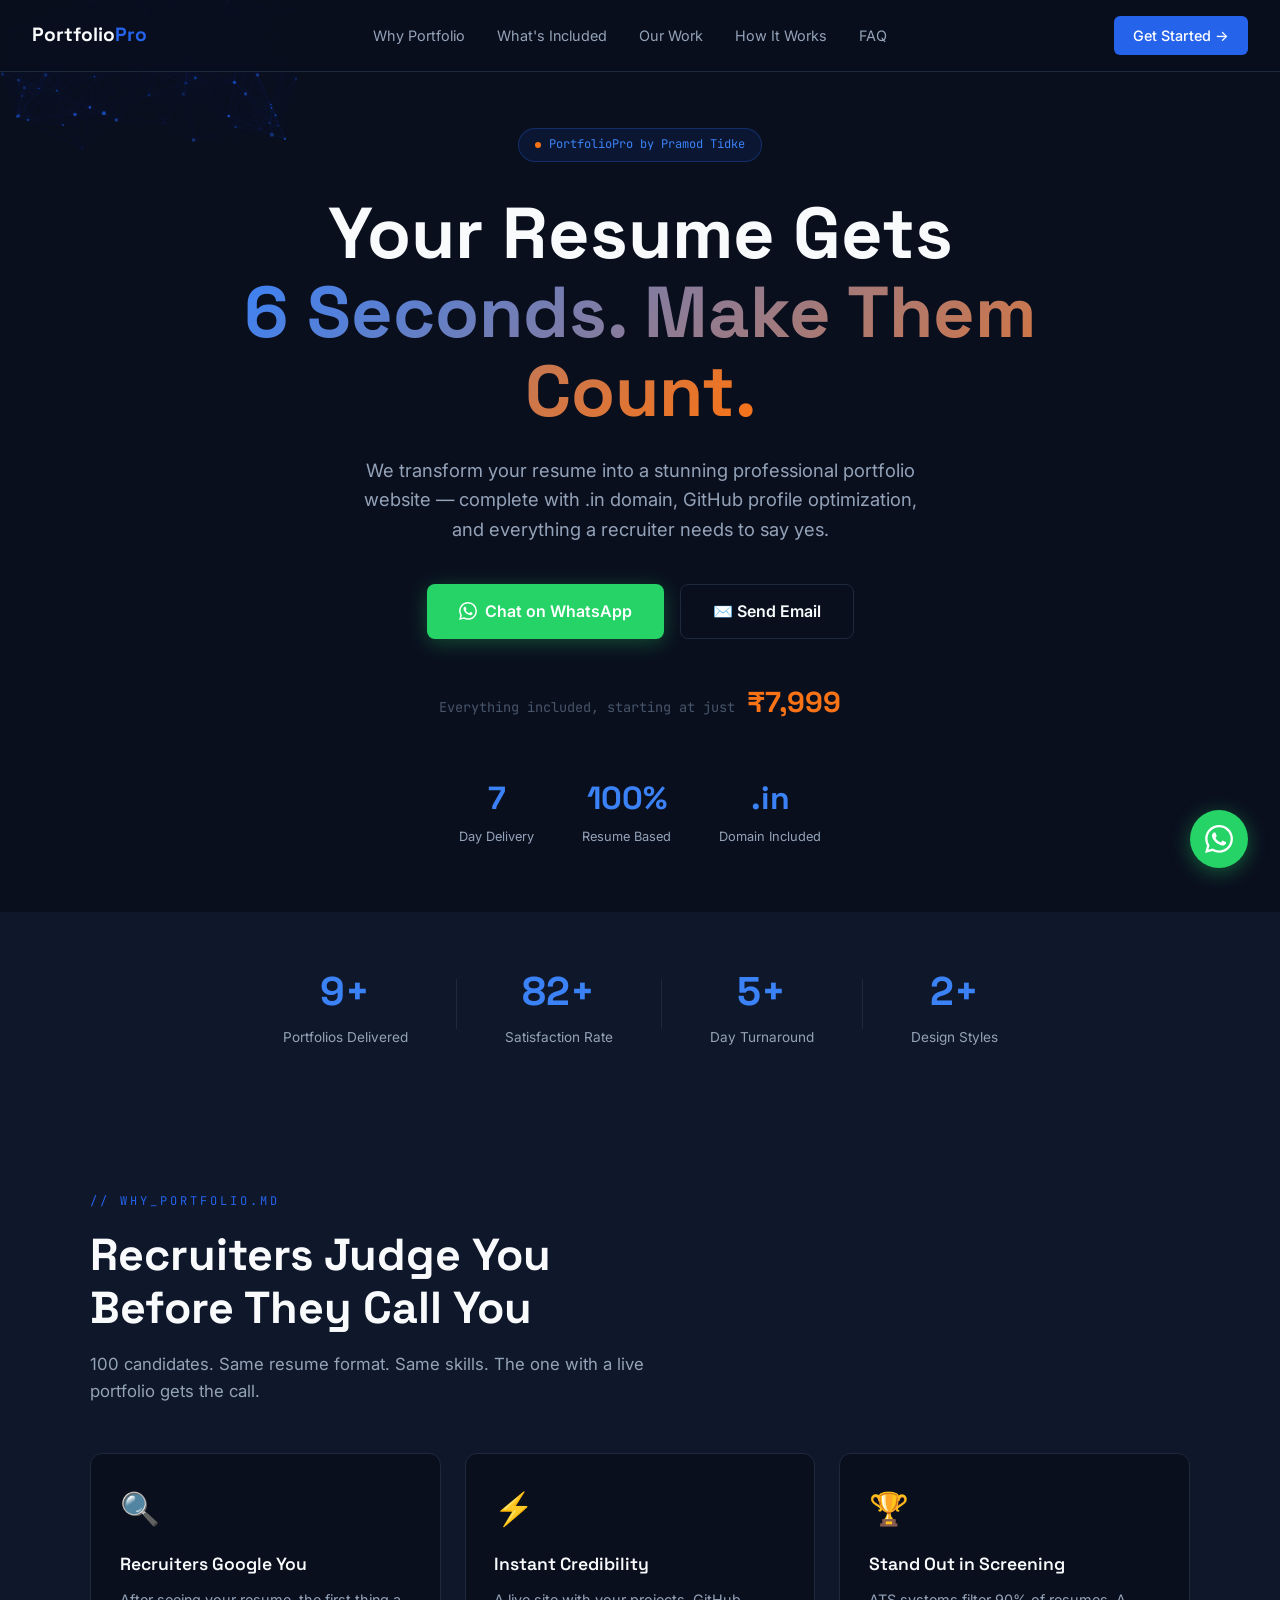
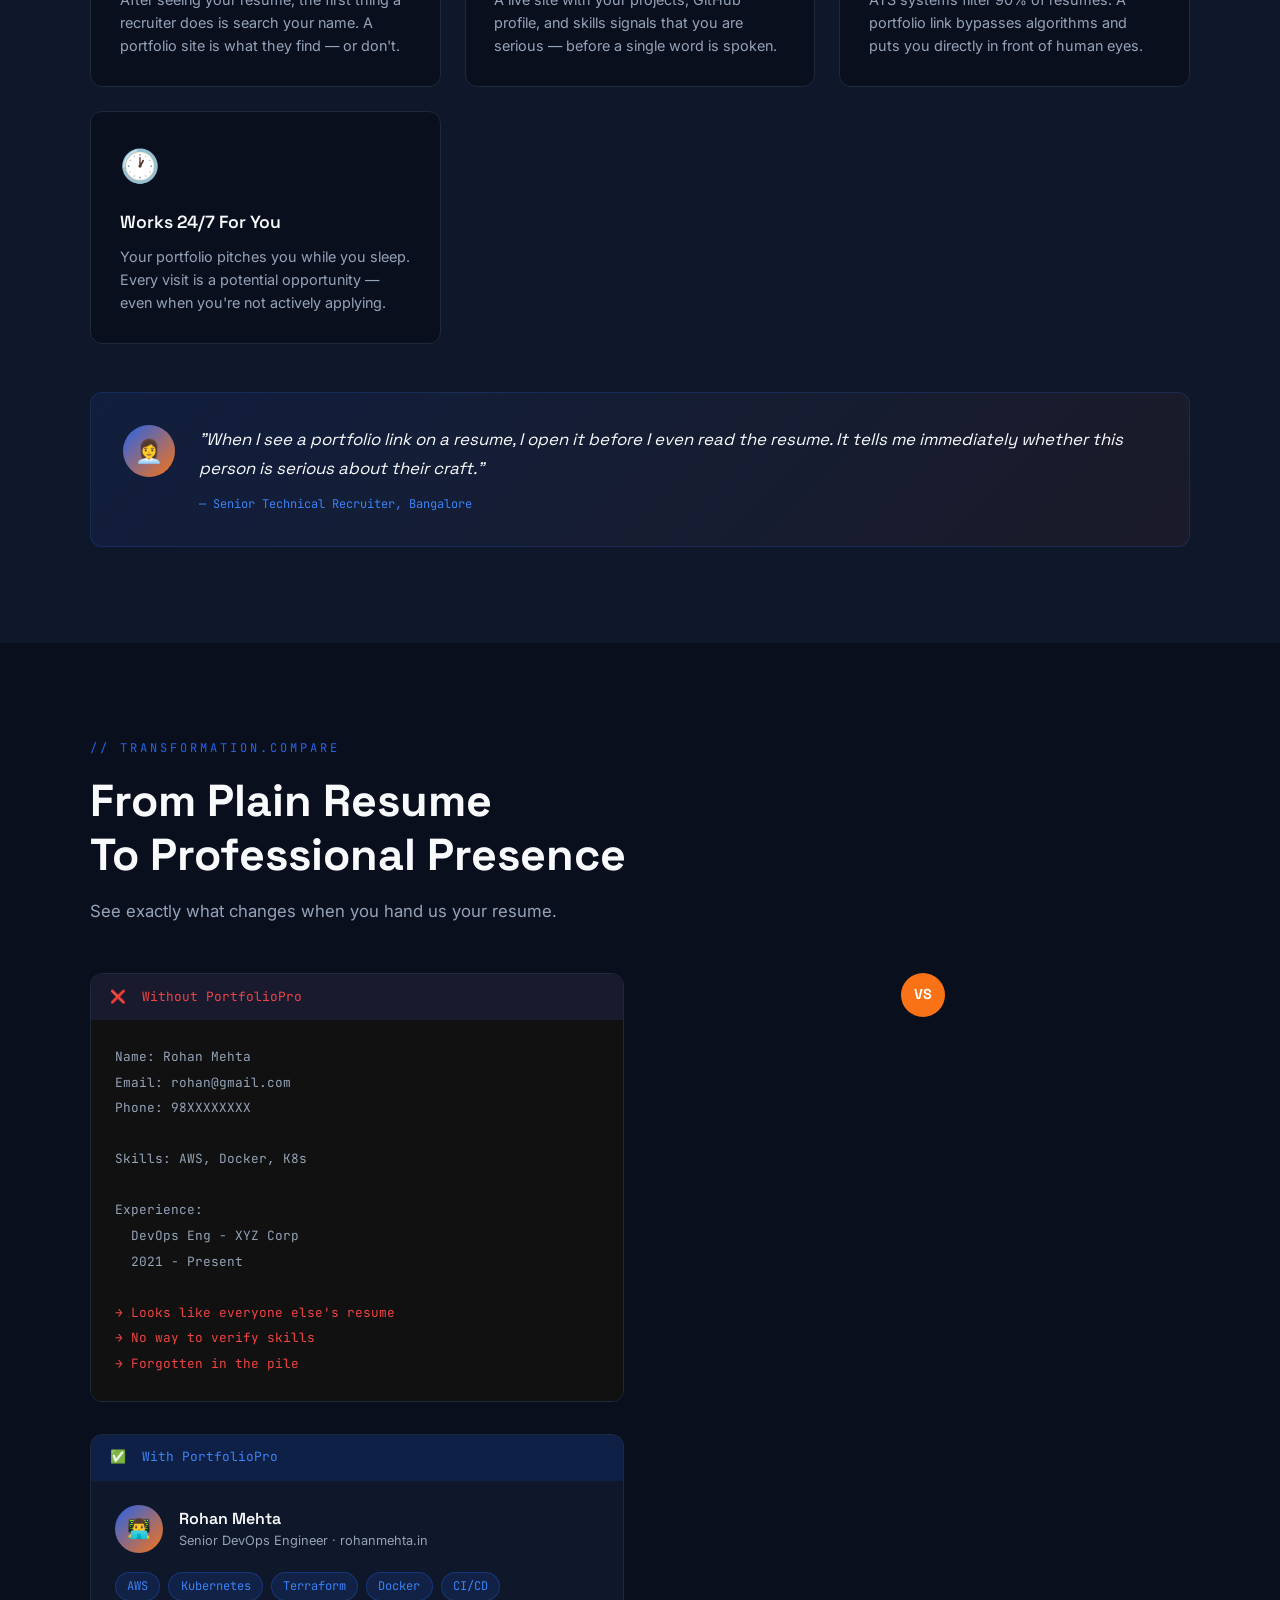
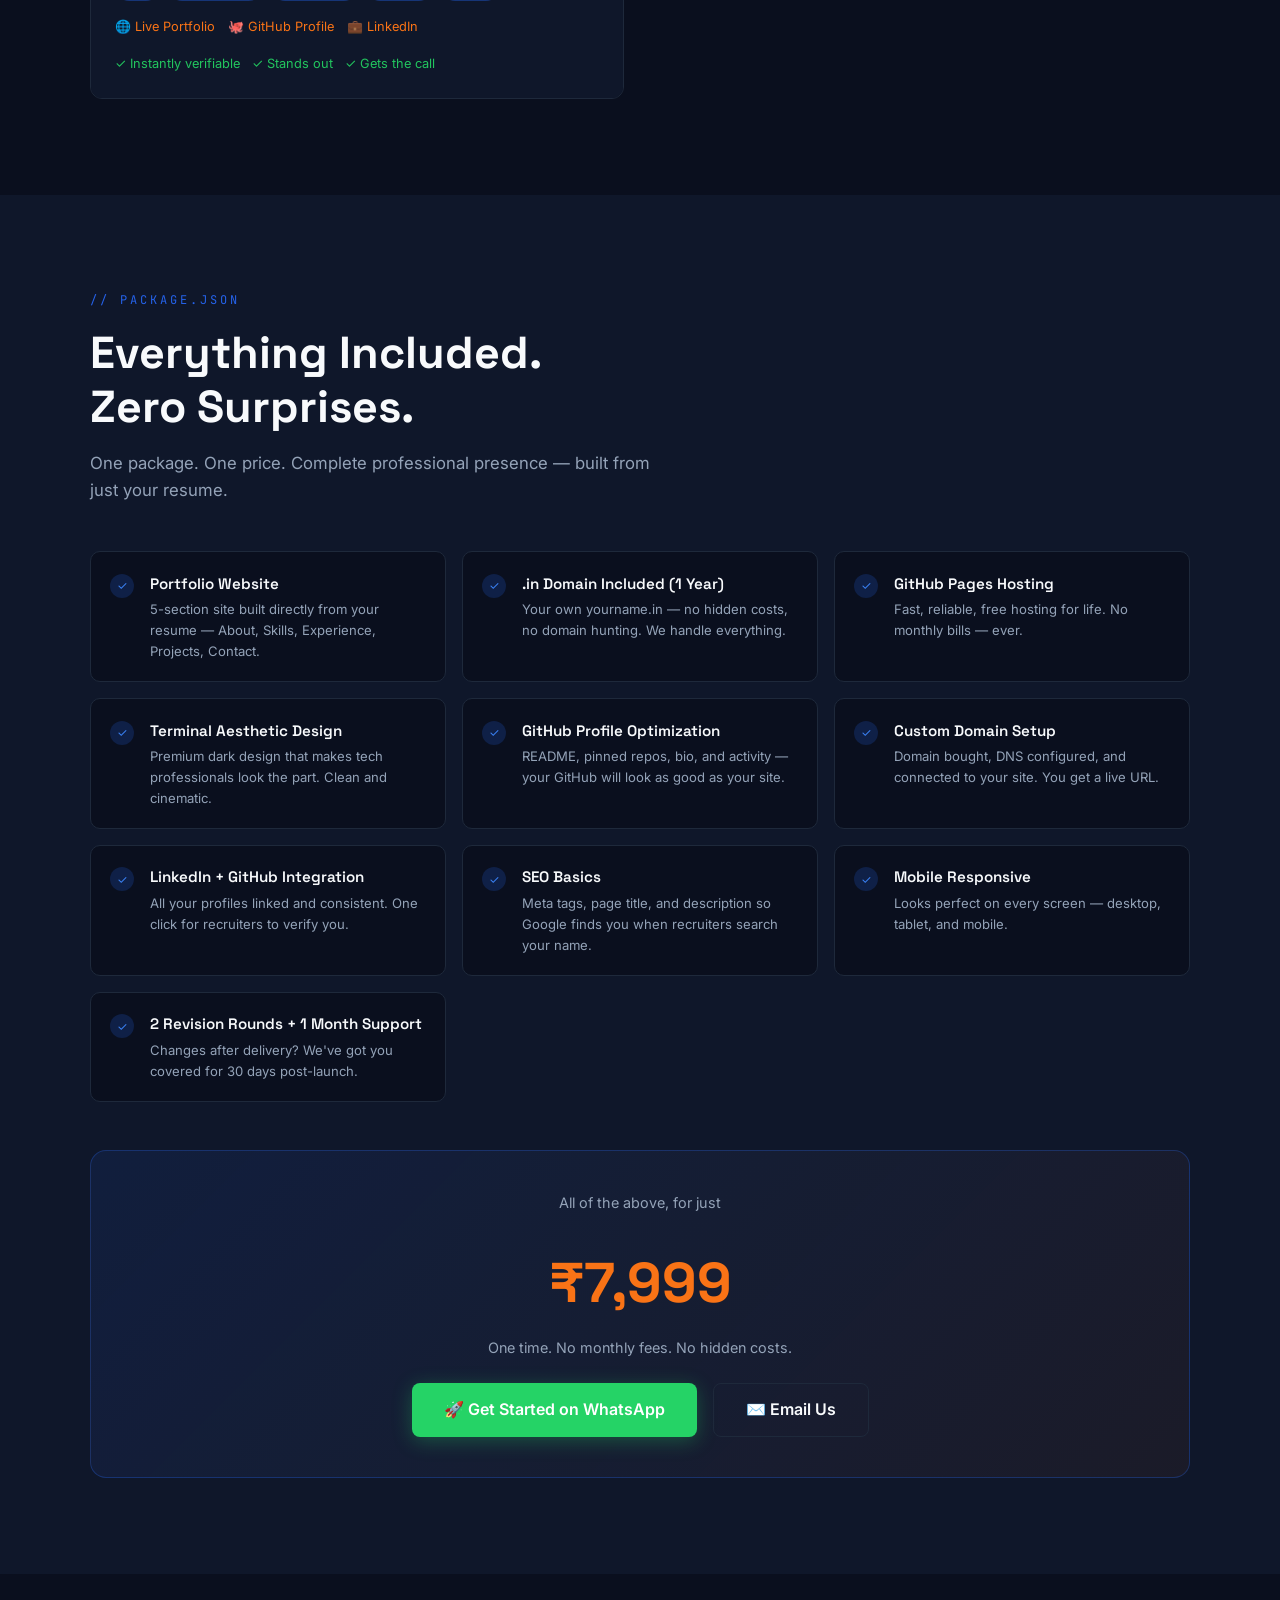
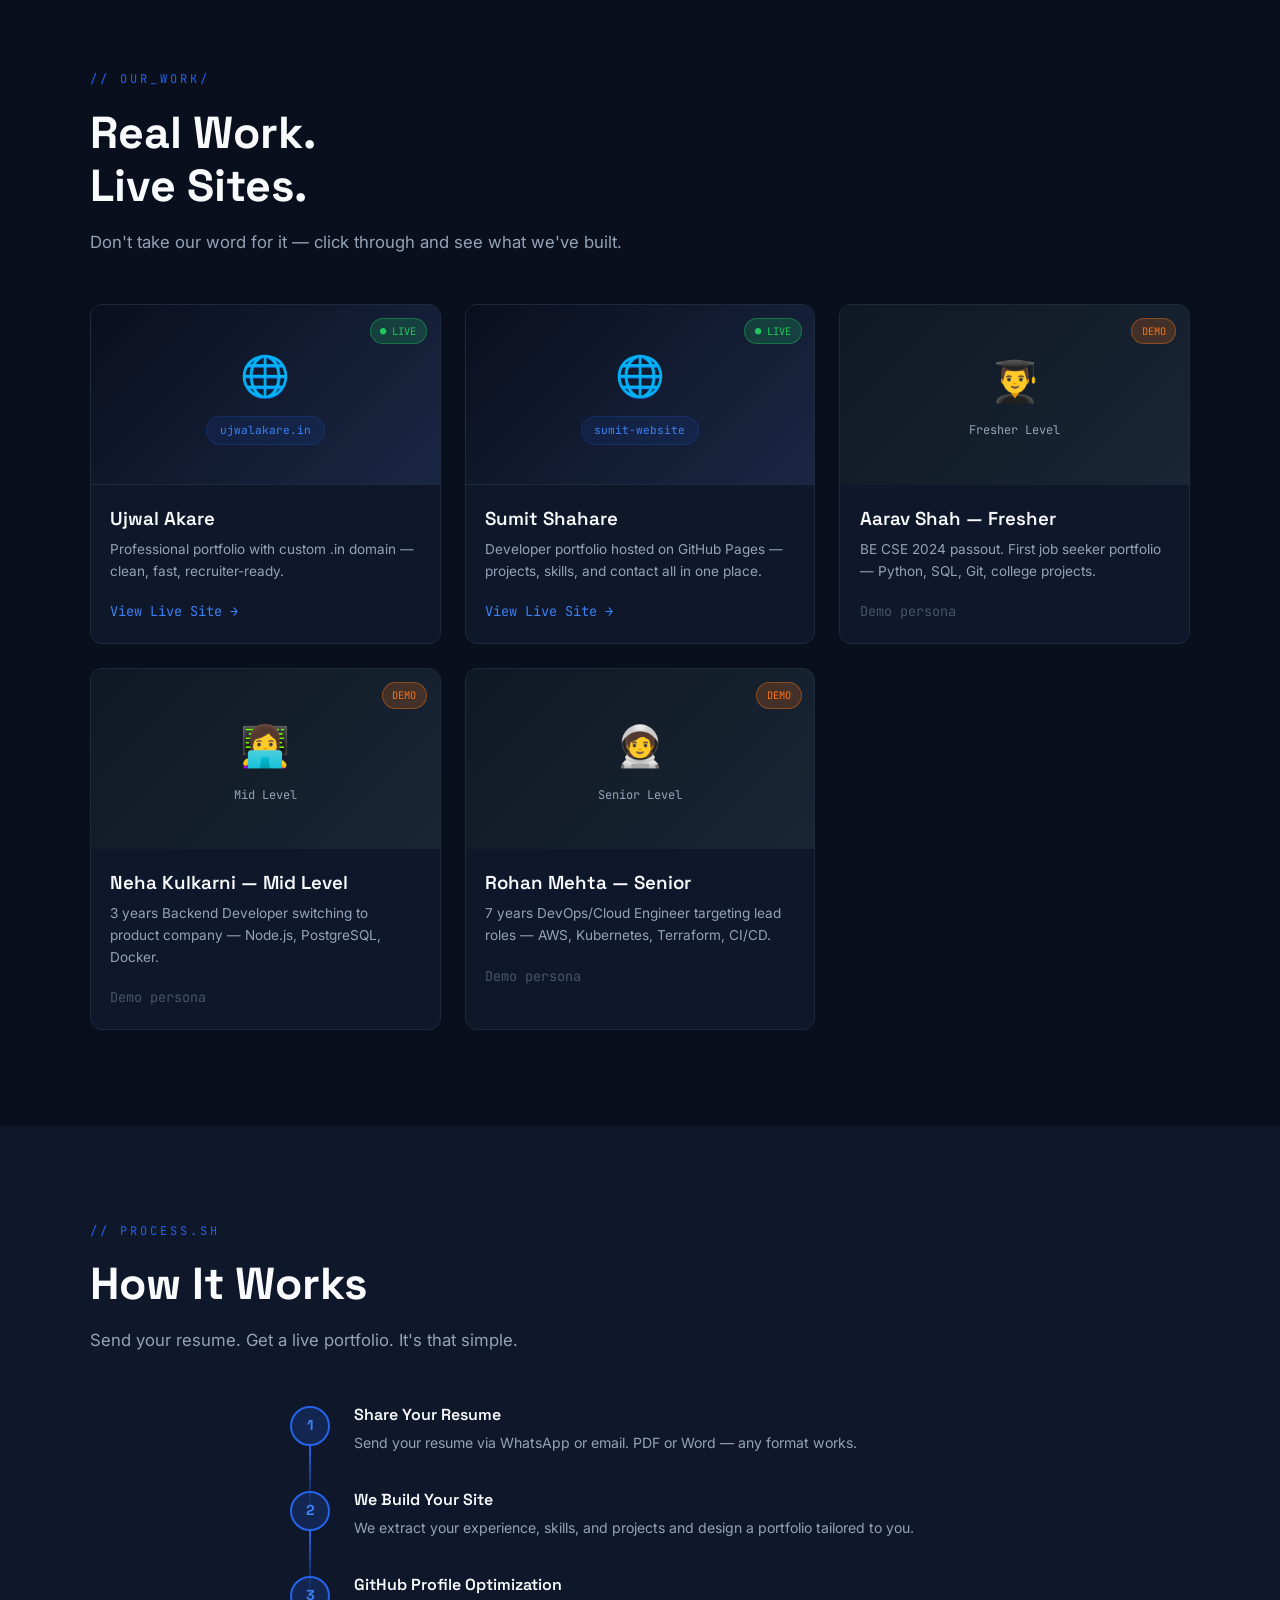
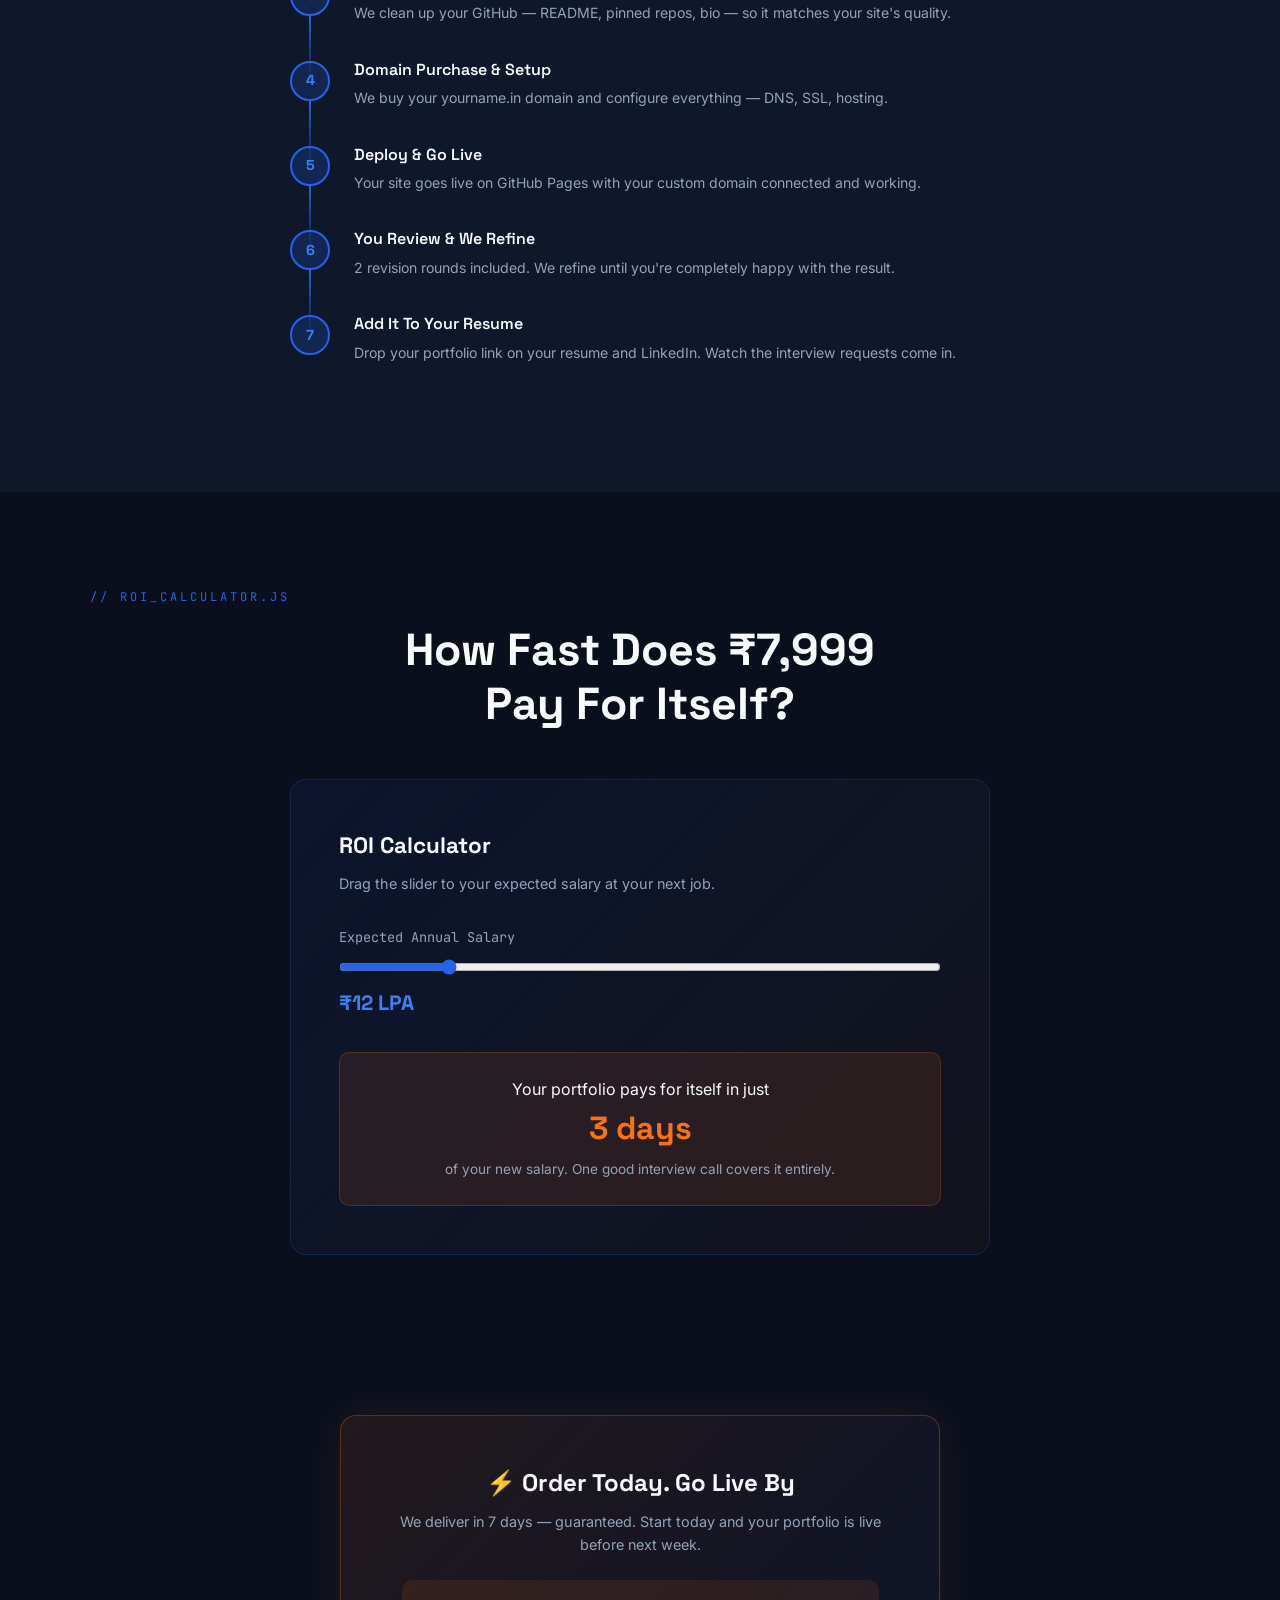
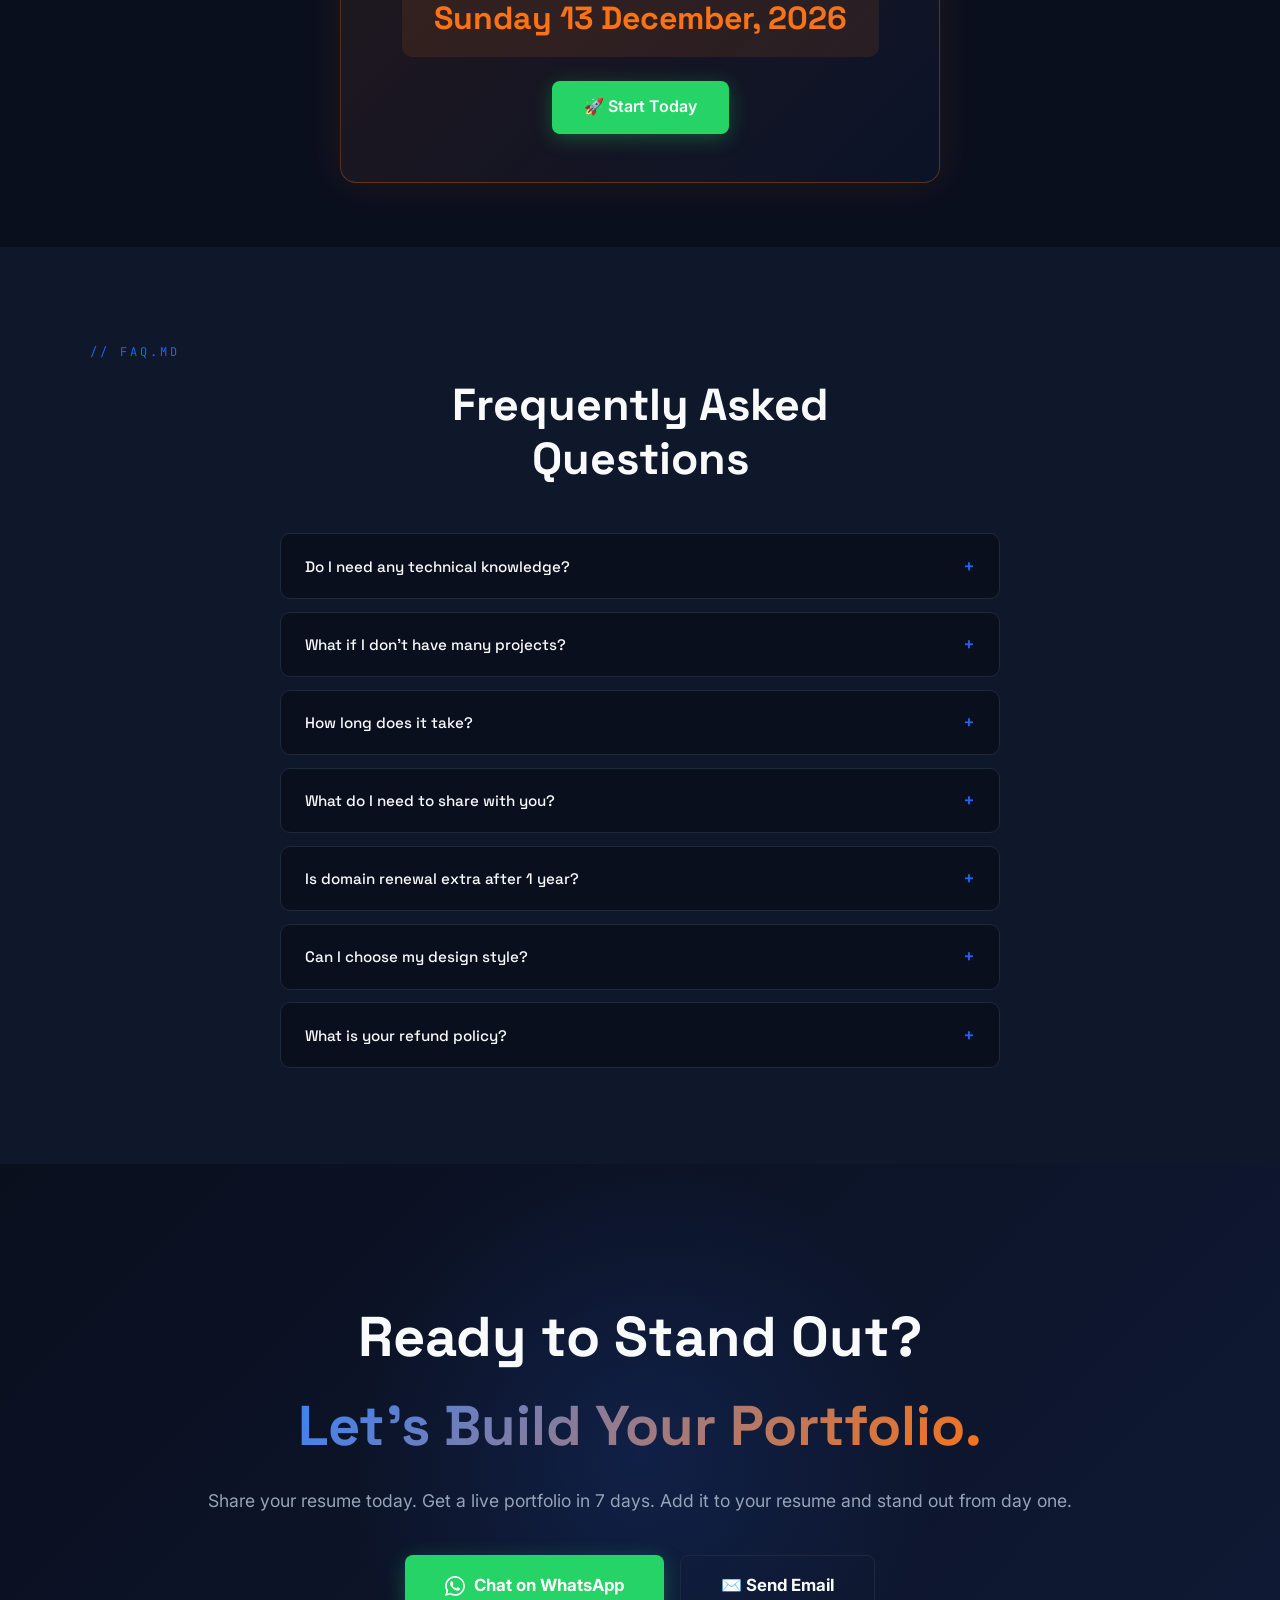
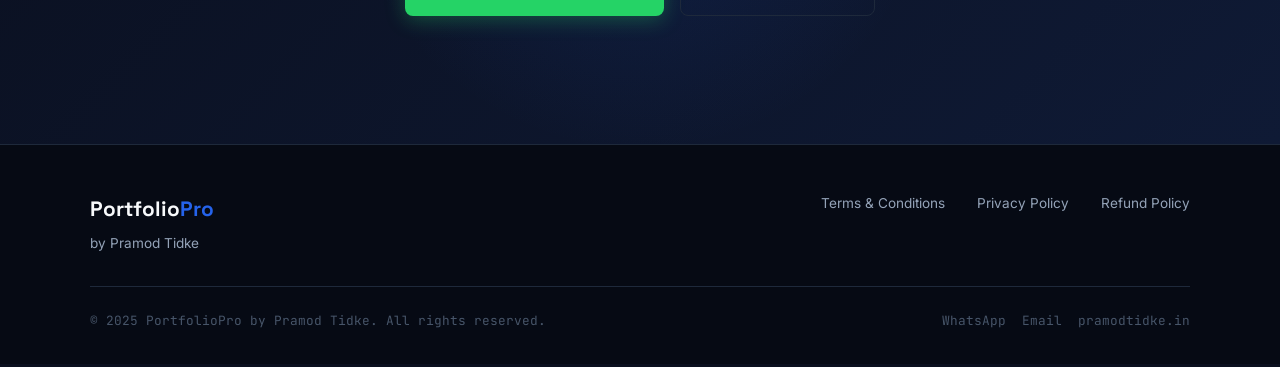
==== index.html @ 7fb49714 "first commit" ====
<!DOCTYPE html>
<html lang="en">
<head>
  <meta charset="UTF-8" />
  <meta name="viewport" content="width=device-width, initial-scale=1.0" />
  <title>PortfolioPro by Pramod Tidke — Stand Out. Get Hired.</title>
  <meta name="description" content="Get a professional portfolio website built from your resume. Includes .in domain, GitHub Pages hosting, GitHub profile optimization. ₹7,999 all inclusive." />
  <meta name="keywords" content="portfolio website, resume to portfolio, DevOps portfolio, developer portfolio India, GitHub profile optimization" />
  <meta property="og:title" content="PortfolioPro by Pramod Tidke" />
  <meta property="og:description" content="Your resume gets 6 seconds. Make them count. Professional portfolio website from ₹7,999." />
  <meta property="og:type" content="website" />
  <link rel="stylesheet" href="css/style.css" />
</head>
<body>

<!-- Scroll Progress -->
<div id="scroll-progress"></div>

<!-- Floating WhatsApp -->
<a id="whatsapp-float" href="https://wa.me/918830376414?text=Hi%20Pramod!%20I'm%20interested%20in%20PortfolioPro.%20Can%20you%20share%20more%20details?" target="_blank" rel="noopener" aria-label="Chat on WhatsApp">
  <svg viewBox="0 0 24 24" xmlns="http://www.w3.org/2000/svg"><path d="M17.472 14.382c-.297-.149-1.758-.867-2.03-.967-.273-.099-.471-.148-.67.15-.197.297-.767.966-.94 1.164-.173.199-.347.223-.644.075-.297-.15-1.255-.463-2.39-1.475-.883-.788-1.48-1.761-1.653-2.059-.173-.297-.018-.458.13-.606.134-.133.298-.347.446-.52.149-.174.198-.298.298-.497.099-.198.05-.371-.025-.52-.075-.149-.669-1.612-.916-2.207-.242-.579-.487-.5-.669-.51-.173-.008-.371-.01-.57-.01-.198 0-.52.074-.792.372-.272.297-1.04 1.016-1.04 2.479 0 1.462 1.065 2.875 1.213 3.074.149.198 2.096 3.2 5.077 4.487.709.306 1.262.489 1.694.625.712.227 1.36.195 1.871.118.571-.085 1.758-.719 2.006-1.413.248-.694.248-1.289.173-1.413-.074-.124-.272-.198-.57-.347m-5.421 7.403h-.004a9.87 9.87 0 01-5.031-1.378l-.361-.214-3.741.982.998-3.648-.235-.374a9.86 9.86 0 01-1.51-5.26c.001-5.45 4.436-9.884 9.888-9.884 2.64 0 5.122 1.03 6.988 2.898a9.825 9.825 0 012.893 6.994c-.003 5.45-4.437 9.884-9.885 9.884m8.413-18.297A11.815 11.815 0 0012.05 0C5.495 0 .16 5.335.157 11.892c0 2.096.547 4.142 1.588 5.945L.057 24l6.305-1.654a11.882 11.882 0 005.683 1.448h.005c6.554 0 11.89-5.335 11.893-11.893a11.821 11.821 0 00-3.48-8.413z"/></svg>
</a>

<!-- NAV -->
<nav>
  <a href="index.html" class="nav-brand">Portfolio<span>Pro</span></a>
  <ul class="nav-links">
    <li><a href="#why">Why Portfolio</a></li>
    <li><a href="#included">What's Included</a></li>
    <li><a href="#work">Our Work</a></li>
    <li><a href="#how">How It Works</a></li>
    <li><a href="#faq">FAQ</a></li>
  </ul>
  <a href="https://wa.me/918830376414?text=Hi%20Pramod!%20I'm%20interested%20in%20PortfolioPro." target="_blank" class="nav-links a nav-cta" style="color:white;background:#2563EB;padding:0.5rem 1.2rem;border-radius:6px;font-weight:500;text-decoration:none;font-size:0.9rem;">Get Started →</a>
</nav>

<!-- HERO -->
<section id="hero">
  <canvas id="particles-canvas"></canvas>
  <div class="hero-content">
    <div class="hero-badge">
      <span class="badge-dot"></span>
      <span>PortfolioPro by Pramod Tidke</span>
    </div>
    <h1 class="hero-headline">
      Your Resume Gets<br>
      <span class="gradient-text" id="typing-text" data-text="6 Seconds. Make Them Count.">6 Seconds. Make Them Count.</span>
    </h1>
    <p class="hero-sub">
      We transform your resume into a stunning professional portfolio website — complete with .in domain, GitHub profile optimization, and everything a recruiter needs to say yes.
    </p>
    <div class="hero-ctas">
      <a href="https://wa.me/918830376414?text=Hi%20Pramod!%20I'm%20interested%20in%20PortfolioPro.%20Can%20you%20share%20more%20details?" target="_blank" class="btn-primary">
        <svg width="18" height="18" viewBox="0 0 24 24" fill="white"><path d="M17.472 14.382c-.297-.149-1.758-.867-2.03-.967-.273-.099-.471-.148-.67.15-.197.297-.767.966-.94 1.164-.173.199-.347.223-.644.075-.297-.15-1.255-.463-2.39-1.475-.883-.788-1.48-1.761-1.653-2.059-.173-.297-.018-.458.13-.606.134-.133.298-.347.446-.52.149-.174.198-.298.298-.497.099-.198.05-.371-.025-.52-.075-.149-.669-1.612-.916-2.207-.242-.579-.487-.5-.669-.51-.173-.008-.371-.01-.57-.01-.198 0-.52.074-.792.372-.272.297-1.04 1.016-1.04 2.479 0 1.462 1.065 2.875 1.213 3.074.149.198 2.096 3.2 5.077 4.487.709.306 1.262.489 1.694.625.712.227 1.36.195 1.871.118.571-.085 1.758-.719 2.006-1.413.248-.694.248-1.289.173-1.413-.074-.124-.272-.198-.57-.347m-5.421 7.403h-.004a9.87 9.87 0 01-5.031-1.378l-.361-.214-3.741.982.998-3.648-.235-.374a9.86 9.86 0 01-1.51-5.26c.001-5.45 4.436-9.884 9.888-9.884 2.64 0 5.122 1.03 6.988 2.898a9.825 9.825 0 012.893 6.994c-.003 5.45-4.437 9.884-9.885 9.884m8.413-18.297A11.815 11.815 0 0012.05 0C5.495 0 .16 5.335.157 11.892c0 2.096.547 4.142 1.588 5.945L.057 24l6.305-1.654a11.882 11.882 0 005.683 1.448h.005c6.554 0 11.89-5.335 11.893-11.893a11.821 11.821 0 00-3.48-8.413z"/></svg>
        Chat on WhatsApp
      </a>
      <a href="mailto:pramodtidkework@gmail.com?subject=PortfolioPro Inquiry" class="btn-secondary">
        ✉️ Send Email
      </a>
    </div>
    <div class="hero-price-tag">
      <span>Everything included, starting at just</span>
      <strong>₹7,999</strong>
    </div>
    <div class="hero-stats">
      <div class="stat">
        <div class="stat-num">7</div>
        <div class="stat-label">Day Delivery</div>
      </div>
      <div class="stat">
        <div class="stat-num">100%</div>
        <div class="stat-label">Resume Based</div>
      </div>
      <div class="stat">
        <div class="stat-num">.in</div>
        <div class="stat-label">Domain Included</div>
      </div>
    </div>
  </div>
</section>

<!-- SOCIAL PROOF BAR -->
<div id="social-proof">
  <div class="proof-bar">
    <div class="proof-item">
      <div class="proof-num" data-count="12">0+</div>
      <div class="proof-label">Portfolios Delivered</div>
    </div>
    <div class="proof-divider"></div>
    <div class="proof-item">
      <div class="proof-num" data-count="100">0+</div>
      <div class="proof-label">Satisfaction Rate</div>
    </div>
    <div class="proof-divider"></div>
    <div class="proof-item">
      <div class="proof-num" data-count="7">0+</div>
      <div class="proof-label">Day Turnaround</div>
    </div>
    <div class="proof-divider"></div>
    <div class="proof-item">
      <div class="proof-num" data-count="3">0+</div>
      <div class="proof-label">Design Styles</div>
    </div>
  </div>
</div>

<!-- WHY PORTFOLIO -->
<section id="why">
  <div class="container">
    <span class="section-label reveal">// why_portfolio.md</span>
    <h2 class="section-title reveal">Recruiters Judge You<br>Before They Call You</h2>
    <p class="section-sub reveal">100 candidates. Same resume format. Same skills. The one with a live portfolio gets the call.</p>

    <div class="why-grid">
      <div class="why-card reveal">
        <div class="why-icon">🔍</div>
        <h3>Recruiters Google You</h3>
        <p>After seeing your resume, the first thing a recruiter does is search your name. A portfolio site is what they find — or don't.</p>
      </div>
      <div class="why-card reveal">
        <div class="why-icon">⚡</div>
        <h3>Instant Credibility</h3>
        <p>A live site with your projects, GitHub profile, and skills signals that you are serious — before a single word is spoken.</p>
      </div>
      <div class="why-card reveal">
        <div class="why-icon">🏆</div>
        <h3>Stand Out in Screening</h3>
        <p>ATS systems filter 90% of resumes. A portfolio link bypasses algorithms and puts you directly in front of human eyes.</p>
      </div>
      <div class="why-card reveal">
        <div class="why-icon">🕐</div>
        <h3>Works 24/7 For You</h3>
        <p>Your portfolio pitches you while you sleep. Every visit is a potential opportunity — even when you're not actively applying.</p>
      </div>
    </div>

    <div class="recruiter-quote reveal">
      <div class="recruiter-avatar">👩‍💼</div>
      <div>
        <blockquote>"When I see a portfolio link on a resume, I open it before I even read the resume. It tells me immediately whether this person is serious about their craft."</blockquote>
        <cite>— Senior Technical Recruiter, Bangalore</cite>
      </div>
    </div>
  </div>
</section>

<!-- BEFORE / AFTER -->
<section id="before-after">
  <div class="container">
    <span class="section-label reveal">// transformation.compare</span>
    <h2 class="section-title reveal">From Plain Resume<br>To Professional Presence</h2>
    <p class="section-sub reveal">See exactly what changes when you hand us your resume.</p>

    <div class="before-after-container">
      <div class="before-card reveal">
        <div class="card-header">❌ &nbsp;Without PortfolioPro</div>
        <div class="before-content">
          <div>Name: Rohan Mehta</div>
          <div>Email: rohan@gmail.com</div>
          <div>Phone: 98XXXXXXXX</div>
          <div>&nbsp;</div>
          <div>Skills: AWS, Docker, K8s</div>
          <div>&nbsp;</div>
          <div>Experience:</div>
          <div>&nbsp; DevOps Eng - XYZ Corp</div>
          <div>&nbsp; 2021 - Present</div>
          <div>&nbsp;</div>
          <div style="color:#ef4444;">→ Looks like everyone else's resume</div>
          <div style="color:#ef4444;">→ No way to verify skills</div>
          <div style="color:#ef4444;">→ Forgotten in the pile</div>
        </div>
      </div>

      <div class="vs-badge">
        <div class="vs-text">VS</div>
      </div>

      <div class="after-card reveal">
        <div class="card-header">✅ &nbsp;With PortfolioPro</div>
        <div class="after-content">
          <div class="after-preview-header">
            <div class="after-avatar">👨‍💻</div>
            <div>
              <div class="after-name">Rohan Mehta</div>
              <div class="after-role">Senior DevOps Engineer · rohanmehta.in</div>
            </div>
          </div>
          <div class="after-skills">
            <span class="skill-tag">AWS</span>
            <span class="skill-tag">Kubernetes</span>
            <span class="skill-tag">Terraform</span>
            <span class="skill-tag">Docker</span>
            <span class="skill-tag">CI/CD</span>
          </div>
          <div class="after-links">
            <a href="#" class="after-link">🌐 Live Portfolio</a>
            <a href="#" class="after-link">🐙 GitHub Profile</a>
            <a href="#" class="after-link">💼 LinkedIn</a>
          </div>
          <div style="margin-top:1rem;font-size:0.8rem;">
            <span style="color:#22c55e;">✓ Instantly verifiable</span> &nbsp;
            <span style="color:#22c55e;">✓ Stands out</span> &nbsp;
            <span style="color:#22c55e;">✓ Gets the call</span>
          </div>
        </div>
      </div>
    </div>
  </div>
</section>

<!-- WHAT'S INCLUDED -->
<section id="included">
  <div class="container">
    <span class="section-label reveal">// package.json</span>
    <h2 class="section-title reveal">Everything Included.<br>Zero Surprises.</h2>
    <p class="section-sub reveal">One package. One price. Complete professional presence — built from just your resume.</p>

    <div class="included-grid">
      <div class="included-item reveal">
        <div class="included-check">✓</div>
        <div class="included-text">
          <h4>Portfolio Website</h4>
          <p>5-section site built directly from your resume — About, Skills, Experience, Projects, Contact.</p>
        </div>
      </div>
      <div class="included-item reveal">
        <div class="included-check">✓</div>
        <div class="included-text">
          <h4>.in Domain Included (1 Year)</h4>
          <p>Your own yourname.in — no hidden costs, no domain hunting. We handle everything.</p>
        </div>
      </div>
      <div class="included-item reveal">
        <div class="included-check">✓</div>
        <div class="included-text">
          <h4>GitHub Pages Hosting</h4>
          <p>Fast, reliable, free hosting for life. No monthly bills — ever.</p>
        </div>
      </div>
      <div class="included-item reveal">
        <div class="included-check">✓</div>
        <div class="included-text">
          <h4>Terminal Aesthetic Design</h4>
          <p>Premium dark design that makes tech professionals look the part. Clean and cinematic.</p>
        </div>
      </div>
      <div class="included-item reveal">
        <div class="included-check">✓</div>
        <div class="included-text">
          <h4>GitHub Profile Optimization</h4>
          <p>README, pinned repos, bio, and activity — your GitHub will look as good as your site.</p>
        </div>
      </div>
      <div class="included-item reveal">
        <div class="included-check">✓</div>
        <div class="included-text">
          <h4>Custom Domain Setup</h4>
          <p>Domain bought, DNS configured, and connected to your site. You get a live URL.</p>
        </div>
      </div>
      <div class="included-item reveal">
        <div class="included-check">✓</div>
        <div class="included-text">
          <h4>LinkedIn + GitHub Integration</h4>
          <p>All your profiles linked and consistent. One click for recruiters to verify you.</p>
        </div>
      </div>
      <div class="included-item reveal">
        <div class="included-check">✓</div>
        <div class="included-text">
          <h4>SEO Basics</h4>
          <p>Meta tags, page title, and description so Google finds you when recruiters search your name.</p>
        </div>
      </div>
      <div class="included-item reveal">
        <div class="included-check">✓</div>
        <div class="included-text">
          <h4>Mobile Responsive</h4>
          <p>Looks perfect on every screen — desktop, tablet, and mobile.</p>
        </div>
      </div>
      <div class="included-item reveal">
        <div class="included-check">✓</div>
        <div class="included-text">
          <h4>2 Revision Rounds + 1 Month Support</h4>
          <p>Changes after delivery? We've got you covered for 30 days post-launch.</p>
        </div>
      </div>
    </div>

    <div class="price-box reveal">
      <p class="price-label">All of the above, for just</p>
      <div class="price">₹7,999</div>
      <p class="price-label" style="margin-top:0.5rem;">One time. No monthly fees. No hidden costs.</p>
      <div class="price-ctas">
        <a href="https://wa.me/918830376414?text=Hi%20Pramod!%20I%20want%20to%20get%20started%20with%20PortfolioPro." target="_blank" class="btn-primary">
          🚀 Get Started on WhatsApp
        </a>
        <a href="mailto:pramodtidkework@gmail.com?subject=PortfolioPro - I'm Ready!" class="btn-secondary">
          ✉️ Email Us
        </a>
      </div>
    </div>
  </div>
</section>

<!-- OUR WORK -->
<section id="work">
  <div class="container">
    <span class="section-label reveal">// our_work/</span>
    <h2 class="section-title reveal">Real Work.<br>Live Sites.</h2>
    <p class="section-sub reveal">Don't take our word for it — click through and see what we've built.</p>

    <div class="work-grid">

      <!-- Real Client 1 -->
      <div class="work-card reveal">
        <div class="work-preview work-preview-real">
          <span class="work-badge badge-live">● LIVE</span>
          <div class="work-preview-inner">
            <div class="work-preview-icon">🌐</div>
            <div class="work-preview-url">ujwalakare.in</div>
          </div>
        </div>
        <div class="work-info">
          <h3>Ujwal Akare</h3>
          <p>Professional portfolio with custom .in domain — clean, fast, recruiter-ready.</p>
          <a href="https://ujwalakare.in" target="_blank" rel="noopener">View Live Site →</a>
        </div>
      </div>

      <!-- Real Client 2 -->
      <div class="work-card reveal">
        <div class="work-preview work-preview-real">
          <span class="work-badge badge-live">● LIVE</span>
          <div class="work-preview-inner">
            <div class="work-preview-icon">🌐</div>
            <div class="work-preview-url">sumit-website</div>
          </div>
        </div>
        <div class="work-info">
          <h3>Sumit Shahare</h3>
          <p>Developer portfolio hosted on GitHub Pages — projects, skills, and contact all in one place.</p>
          <a href="https://sumitshahare.github.io/sumit-website/" target="_blank" rel="noopener">View Live Site →</a>
        </div>
      </div>

      <!-- Demo Fresher -->
      <div class="work-card reveal">
        <div class="work-preview work-preview-demo">
          <span class="work-badge badge-demo">DEMO</span>
          <div class="work-preview-inner">
            <div class="work-preview-icon">👨‍🎓</div>
            <div style="color:#94A3B8;font-size:0.75rem;margin-top:0.3rem;">Fresher Level</div>
          </div>
        </div>
        <div class="work-info">
          <h3>Aarav Shah — Fresher</h3>
          <p>BE CSE 2024 passout. First job seeker portfolio — Python, SQL, Git, college projects.</p>
          <span style="color:#475569;font-size:0.85rem;font-family:var(--font-mono);">Demo persona</span>
        </div>
      </div>

      <!-- Demo Mid -->
      <div class="work-card reveal">
        <div class="work-preview work-preview-demo">
          <span class="work-badge badge-demo">DEMO</span>
          <div class="work-preview-inner">
            <div class="work-preview-icon">👩‍💻</div>
            <div style="color:#94A3B8;font-size:0.75rem;margin-top:0.3rem;">Mid Level</div>
          </div>
        </div>
        <div class="work-info">
          <h3>Neha Kulkarni — Mid Level</h3>
          <p>3 years Backend Developer switching to product company — Node.js, PostgreSQL, Docker.</p>
          <span style="color:#475569;font-size:0.85rem;font-family:var(--font-mono);">Demo persona</span>
        </div>
      </div>

      <!-- Demo Senior -->
      <div class="work-card reveal">
        <div class="work-preview work-preview-demo">
          <span class="work-badge badge-demo">DEMO</span>
          <div class="work-preview-inner">
            <div class="work-preview-icon">🧑‍🚀</div>
            <div style="color:#94A3B8;font-size:0.75rem;margin-top:0.3rem;">Senior Level</div>
          </div>
        </div>
        <div class="work-info">
          <h3>Rohan Mehta — Senior</h3>
          <p>7 years DevOps/Cloud Engineer targeting lead roles — AWS, Kubernetes, Terraform, CI/CD.</p>
          <span style="color:#475569;font-size:0.85rem;font-family:var(--font-mono);">Demo persona</span>
        </div>
      </div>

    </div>
  </div>
</section>

<!-- HOW IT WORKS -->
<section id="how">
  <div class="container">
    <span class="section-label reveal">// process.sh</span>
    <h2 class="section-title reveal">How It Works</h2>
    <p class="section-sub reveal">Send your resume. Get a live portfolio. It's that simple.</p>

    <div class="steps">
      <div class="step reveal">
        <div class="step-num">1</div>
        <div class="step-content">
          <h3>Share Your Resume</h3>
          <p>Send your resume via WhatsApp or email. PDF or Word — any format works.</p>
        </div>
      </div>
      <div class="step reveal">
        <div class="step-num">2</div>
        <div class="step-content">
          <h3>We Build Your Site</h3>
          <p>We extract your experience, skills, and projects and design a portfolio tailored to you.</p>
        </div>
      </div>
      <div class="step reveal">
        <div class="step-num">3</div>
        <div class="step-content">
          <h3>GitHub Profile Optimization</h3>
          <p>We clean up your GitHub — README, pinned repos, bio — so it matches your site's quality.</p>
        </div>
      </div>
      <div class="step reveal">
        <div class="step-num">4</div>
        <div class="step-content">
          <h3>Domain Purchase & Setup</h3>
          <p>We buy your yourname.in domain and configure everything — DNS, SSL, hosting.</p>
        </div>
      </div>
      <div class="step reveal">
        <div class="step-num">5</div>
        <div class="step-content">
          <h3>Deploy & Go Live</h3>
          <p>Your site goes live on GitHub Pages with your custom domain connected and working.</p>
        </div>
      </div>
      <div class="step reveal">
        <div class="step-num">6</div>
        <div class="step-content">
          <h3>You Review & We Refine</h3>
          <p>2 revision rounds included. We refine until you're completely happy with the result.</p>
        </div>
      </div>
      <div class="step reveal">
        <div class="step-num">7</div>
        <div class="step-content">
          <h3>Add It To Your Resume</h3>
          <p>Drop your portfolio link on your resume and LinkedIn. Watch the interview requests come in.</p>
        </div>
      </div>
    </div>
  </div>
</section>

<!-- ROI CALCULATOR -->
<section id="roi">
  <div class="container">
    <span class="section-label reveal">// roi_calculator.js</span>
    <h2 class="section-title reveal" style="text-align:center;">How Fast Does ₹7,999<br>Pay For Itself?</h2>

    <div class="roi-card reveal">
      <h3>ROI Calculator</h3>
      <p>Drag the slider to your expected salary at your next job.</p>

      <div class="roi-input-group">
        <label>Expected Annual Salary</label>
        <input type="range" id="salary-slider" min="4" max="50" value="12" step="1" />
        <div class="roi-value" id="salary-display">₹12 LPA</div>
      </div>

      <div class="roi-result">
        <div>Your portfolio pays for itself in just</div>
        <div class="roi-payback" id="payback-days">—</div>
        <p>of your new salary. One good interview call covers it entirely.</p>
      </div>
    </div>
  </div>
</section>

<!-- DELIVERY TIMER -->
<div id="delivery">
  <div class="delivery-box reveal">
    <h2>⚡ Order Today. Go Live By</h2>
    <p>We deliver in 7 days — guaranteed. Start today and your portfolio is live before next week.</p>
    <div class="delivery-date" id="delivery-date">Calculating...</div>
    <a href="https://wa.me/918830376414?text=Hi%20Pramod!%20I%20want%20to%20order%20PortfolioPro%20today." target="_blank" class="btn-primary" style="display:inline-flex;">
      🚀 Start Today
    </a>
  </div>
</div>

<!-- FAQ -->
<section id="faq">
  <div class="container">
    <span class="section-label reveal">// faq.md</span>
    <h2 class="section-title reveal" style="text-align:center;">Frequently Asked<br>Questions</h2>

    <div class="faq-list">
      <div class="faq-item reveal">
        <button class="faq-q">Do I need any technical knowledge? <span class="faq-icon">+</span></button>
        <div class="faq-a">Zero. You just send your resume. We handle everything — design, hosting, domain, GitHub setup. You get a live link and instructions to add it to your resume.</div>
      </div>
      <div class="faq-item reveal">
        <button class="faq-q">What if I don't have many projects? <span class="faq-icon">+</span></button>
        <div class="faq-a">No problem. We work with what you have. Even college projects, internships, or personal learning projects can be showcased professionally. A well-presented project is better than no project.</div>
      </div>
      <div class="faq-item reveal">
        <button class="faq-q">How long does it take? <span class="faq-icon">+</span></button>
        <div class="faq-a">7 days from the time you share your resume. We follow a structured process so there are no surprises. Need it faster? Contact us and we'll see what we can do.</div>
      </div>
      <div class="faq-item reveal">
        <button class="faq-q">What do I need to share with you? <span class="faq-icon">+</span></button>
        <div class="faq-a">Just your resume — PDF or Word format. If you have a GitHub profile or LinkedIn, share those links too. That's it. We take it from there.</div>
      </div>
      <div class="faq-item reveal">
        <button class="faq-q">Is domain renewal extra after 1 year? <span class="faq-icon">+</span></button>
        <div class="faq-a">Yes. The first year is included in your ₹7,999 package. After that, domain renewal is approximately ₹600–900 per year which you manage directly. Hosting on GitHub Pages remains free forever.</div>
      </div>
      <div class="faq-item reveal">
        <button class="faq-q">Can I choose my design style? <span class="faq-icon">+</span></button>
        <div class="faq-a">Yes. We offer 3 design styles — Terminal Dark (for DevOps/Backend engineers), Minimal Light (for business/analyst roles), and Modern Gradient (for full stack/frontend roles). You pick the one that fits your field.</div>
      </div>
      <div class="faq-item reveal">
        <button class="faq-q">What is your refund policy? <span class="faq-icon">+</span></button>
        <div class="faq-a">Since this is a custom service, refunds are not available once work has started. If you cancel before we begin, we offer a partial refund. Please read our full Refund Policy for details.</div>
      </div>
    </div>
  </div>
</section>

<!-- FINAL CTA -->
<section id="cta-final">
  <div class="container">
    <h2 class="reveal">Ready to Stand Out?<br><span class="gradient-text">Let's Build Your Portfolio.</span></h2>
    <p class="reveal">Share your resume today. Get a live portfolio in 7 days. Add it to your resume and stand out from day one.</p>
    <div class="cta-buttons reveal">
      <a href="https://wa.me/918830376414?text=Hi%20Pramod!%20I'm%20ready%20to%20get%20started%20with%20PortfolioPro.%20Here's%20my%20resume." target="_blank" class="btn-whatsapp">
        <svg width="20" height="20" viewBox="0 0 24 24" fill="white"><path d="M17.472 14.382c-.297-.149-1.758-.867-2.03-.967-.273-.099-.471-.148-.67.15-.197.297-.767.966-.94 1.164-.173.199-.347.223-.644.075-.297-.15-1.255-.463-2.39-1.475-.883-.788-1.48-1.761-1.653-2.059-.173-.297-.018-.458.13-.606.134-.133.298-.347.446-.52.149-.174.198-.298.298-.497.099-.198.05-.371-.025-.52-.075-.149-.669-1.612-.916-2.207-.242-.579-.487-.5-.669-.51-.173-.008-.371-.01-.57-.01-.198 0-.52.074-.792.372-.272.297-1.04 1.016-1.04 2.479 0 1.462 1.065 2.875 1.213 3.074.149.198 2.096 3.2 5.077 4.487.709.306 1.262.489 1.694.625.712.227 1.36.195 1.871.118.571-.085 1.758-.719 2.006-1.413.248-.694.248-1.289.173-1.413-.074-.124-.272-.198-.57-.347m-5.421 7.403h-.004a9.87 9.87 0 01-5.031-1.378l-.361-.214-3.741.982.998-3.648-.235-.374a9.86 9.86 0 01-1.51-5.26c.001-5.45 4.436-9.884 9.888-9.884 2.64 0 5.122 1.03 6.988 2.898a9.825 9.825 0 012.893 6.994c-.003 5.45-4.437 9.884-9.885 9.884m8.413-18.297A11.815 11.815 0 0012.05 0C5.495 0 .16 5.335.157 11.892c0 2.096.547 4.142 1.588 5.945L.057 24l6.305-1.654a11.882 11.882 0 005.683 1.448h.005c6.554 0 11.89-5.335 11.893-11.893a11.821 11.821 0 00-3.48-8.413z"/></svg>
        Chat on WhatsApp
      </a>
      <a href="mailto:pramodtidkework@gmail.com?subject=PortfolioPro - Ready to Get Started!" class="btn-email">
        ✉️ Send Email
      </a>
    </div>
  </div>
</section>

<!-- FOOTER -->
<footer>
  <div class="footer-inner">
    <div class="footer-top">
      <div class="footer-brand">
        Portfolio<span>Pro</span>
        <p>by Pramod Tidke</p>
      </div>
      <div class="footer-links">
        <a href="pages/terms.html">Terms & Conditions</a>
        <a href="pages/privacy.html">Privacy Policy</a>
        <a href="pages/refund.html">Refund Policy</a>
      </div>
    </div>
    <div class="footer-bottom">
      <p>© 2025 PortfolioPro by Pramod Tidke. All rights reserved.</p>
      <div class="footer-contact">
        <a href="https://wa.me/918830376414" target="_blank">WhatsApp</a>
        <a href="mailto:pramodtidkework@gmail.com">Email</a>
        <a href="https://pramodtidke.in" target="_blank">pramodtidke.in</a>
      </div>
    </div>
  </div>
</footer>

<script src="js/main.js"></script>
</body>
</html>
---- css/style.css ----
@import url('https://fonts.googleapis.com/css2?family=Space+Grotesk:wght@300;400;500;600;700&family=JetBrains+Mono:wght@300;400;500;700&family=Inter:wght@300;400;500;600&display=swap');

:root {
  --bg-primary: #0A0F1E;
  --bg-card: #0F172A;
  --bg-card2: #111827;
  --border: #1E293B;
  --blue: #2563EB;
  --blue-light: #3B82F6;
  --blue-glow: rgba(37, 99, 235, 0.3);
  --orange: #F97316;
  --orange-glow: rgba(249, 115, 22, 0.3);
  --text-primary: #F8FAFC;
  --text-muted: #94A3B8;
  --text-dim: #475569;
  --font-display: 'Space Grotesk', sans-serif;
  --font-body: 'Inter', sans-serif;
  --font-mono: 'JetBrains Mono', monospace;
}

*, *::before, *::after { box-sizing: border-box; margin: 0; padding: 0; }

html { scroll-behavior: smooth; }

body {
  background: var(--bg-primary);
  color: var(--text-primary);
  font-family: var(--font-body);
  overflow-x: hidden;
  line-height: 1.6;
}

/* Scrollbar */
::-webkit-scrollbar { width: 4px; }
::-webkit-scrollbar-track { background: var(--bg-primary); }
::-webkit-scrollbar-thumb { background: var(--blue); border-radius: 2px; }

/* Scroll progress */
#scroll-progress {
  position: fixed;
  top: 0; left: 0;
  height: 3px;
  background: linear-gradient(90deg, var(--blue), var(--orange));
  z-index: 9999;
  width: 0%;
  transition: width 0.1s;
}

/* NAV */
nav {
  position: fixed;
  top: 0; left: 0; right: 0;
  z-index: 1000;
  padding: 1rem 2rem;
  display: flex;
  align-items: center;
  justify-content: space-between;
  background: rgba(10, 15, 30, 0.85);
  backdrop-filter: blur(20px);
  border-bottom: 1px solid var(--border);
}

.nav-brand {
  font-family: var(--font-display);
  font-weight: 700;
  font-size: 1.2rem;
  color: var(--text-primary);
  text-decoration: none;
}

.nav-brand span { color: var(--blue); }

.nav-links { display: flex; gap: 2rem; list-style: none; }
.nav-links a {
  color: var(--text-muted);
  text-decoration: none;
  font-size: 0.9rem;
  font-family: var(--font-body);
  transition: color 0.2s;
}
.nav-links a:hover { color: var(--text-primary); }

.nav-cta {
  background: var(--blue);
  color: white !important;
  padding: 0.5rem 1.2rem;
  border-radius: 6px;
  font-weight: 500;
  transition: background 0.2s, box-shadow 0.2s !important;
}
.nav-cta:hover {
  background: var(--blue-light) !important;
  box-shadow: 0 0 20px var(--blue-glow) !important;
  color: white !important;
}

/* HERO */
#hero {
  min-height: 100vh;
  display: flex;
  align-items: center;
  justify-content: center;
  position: relative;
  overflow: hidden;
  padding: 8rem 2rem 4rem;
}

#particles-canvas {
  position: absolute;
  inset: 0;
  z-index: 0;
}

.hero-content {
  position: relative;
  z-index: 1;
  text-align: center;
  max-width: 860px;
  margin: 0 auto;
}

.hero-badge {
  display: inline-flex;
  align-items: center;
  gap: 0.5rem;
  background: rgba(37, 99, 235, 0.1);
  border: 1px solid rgba(37, 99, 235, 0.3);
  border-radius: 100px;
  padding: 0.4rem 1rem;
  font-family: var(--font-mono);
  font-size: 0.75rem;
  color: var(--blue-light);
  margin-bottom: 2rem;
  animation: fadeInDown 0.6s ease forwards;
}

.badge-dot {
  width: 6px; height: 6px;
  background: var(--orange);
  border-radius: 50%;
  animation: pulse 2s infinite;
}

@keyframes pulse {
  0%, 100% { opacity: 1; transform: scale(1); }
  50% { opacity: 0.5; transform: scale(1.3); }
}

.hero-headline {
  font-family: var(--font-display);
  font-size: clamp(2.5rem, 6vw, 4.5rem);
  font-weight: 700;
  line-height: 1.1;
  margin-bottom: 1.5rem;
  opacity: 0;
  animation: fadeInUp 0.8s ease 0.2s forwards;
}

.gradient-text {
  background: linear-gradient(135deg, var(--blue-light), var(--orange));
  -webkit-background-clip: text;
  -webkit-text-fill-color: transparent;
  background-clip: text;
}

.hero-sub {
  font-size: 1.15rem;
  color: var(--text-muted);
  max-width: 580px;
  margin: 0 auto 2.5rem;
  opacity: 0;
  animation: fadeInUp 0.8s ease 0.4s forwards;
}

.hero-ctas {
  display: flex;
  gap: 1rem;
  justify-content: center;
  flex-wrap: wrap;
  opacity: 0;
  animation: fadeInUp 0.8s ease 0.6s forwards;
}

.btn-primary {
  display: inline-flex;
  align-items: center;
  gap: 0.5rem;
  background: #25D366;
  color: white;
  padding: 0.85rem 2rem;
  border-radius: 8px;
  font-weight: 600;
  font-size: 1rem;
  text-decoration: none;
  transition: all 0.3s;
  box-shadow: 0 4px 20px rgba(37, 211, 102, 0.3);
}
.btn-primary:hover {
  transform: translateY(-2px);
  box-shadow: 0 8px 30px rgba(37, 211, 102, 0.5);
}

.btn-secondary {
  display: inline-flex;
  align-items: center;
  gap: 0.5rem;
  background: transparent;
  color: var(--text-primary);
  padding: 0.85rem 2rem;
  border-radius: 8px;
  font-weight: 600;
  font-size: 1rem;
  text-decoration: none;
  border: 1px solid var(--border);
  transition: all 0.3s;
}
.btn-secondary:hover {
  border-color: var(--blue);
  box-shadow: 0 0 20px var(--blue-glow);
  transform: translateY(-2px);
}

.hero-price-tag {
  margin-top: 2.5rem;
  opacity: 0;
  animation: fadeInUp 0.8s ease 0.8s forwards;
}

.hero-price-tag span {
  font-family: var(--font-mono);
  font-size: 0.85rem;
  color: var(--text-dim);
}

.hero-price-tag strong {
  font-family: var(--font-display);
  font-size: 1.8rem;
  color: var(--orange);
  margin-left: 0.5rem;
}

.hero-stats {
  display: flex;
  gap: 3rem;
  justify-content: center;
  margin-top: 3rem;
  opacity: 0;
  animation: fadeInUp 0.8s ease 1s forwards;
}

.stat {
  text-align: center;
}

.stat-num {
  font-family: var(--font-display);
  font-size: 2rem;
  font-weight: 700;
  color: var(--blue-light);
}

.stat-label {
  font-size: 0.8rem;
  color: var(--text-muted);
  margin-top: 0.2rem;
}

/* SECTIONS */
section { padding: 6rem 2rem; }

.container { max-width: 1100px; margin: 0 auto; }

.section-label {
  font-family: var(--font-mono);
  font-size: 0.75rem;
  color: var(--blue);
  text-transform: uppercase;
  letter-spacing: 3px;
  margin-bottom: 1rem;
  display: block;
}

.section-title {
  font-family: var(--font-display);
  font-size: clamp(1.8rem, 4vw, 2.8rem);
  font-weight: 700;
  line-height: 1.2;
  margin-bottom: 1rem;
}

.section-sub {
  color: var(--text-muted);
  font-size: 1.05rem;
  max-width: 560px;
}

/* WHY SECTION */
#why { background: var(--bg-card); }

.why-grid {
  display: grid;
  grid-template-columns: repeat(auto-fit, minmax(260px, 1fr));
  gap: 1.5rem;
  margin-top: 3rem;
}

.why-card {
  background: var(--bg-primary);
  border: 1px solid var(--border);
  border-radius: 12px;
  padding: 1.8rem;
  transition: all 0.3s;
  position: relative;
  overflow: hidden;
}

.why-card::before {
  content: '';
  position: absolute;
  top: 0; left: 0; right: 0;
  height: 3px;
  background: linear-gradient(90deg, var(--blue), var(--orange));
  opacity: 0;
  transition: opacity 0.3s;
}

.why-card:hover {
  border-color: var(--blue);
  box-shadow: 0 0 30px var(--blue-glow);
  transform: translateY(-4px);
}

.why-card:hover::before { opacity: 1; }

.why-icon {
  font-size: 2rem;
  margin-bottom: 1rem;
}

.why-card h3 {
  font-family: var(--font-display);
  font-size: 1.1rem;
  font-weight: 600;
  margin-bottom: 0.6rem;
}

.why-card p {
  color: var(--text-muted);
  font-size: 0.9rem;
  line-height: 1.6;
}

/* RECRUITER QUOTE */
.recruiter-quote {
  margin-top: 3rem;
  background: linear-gradient(135deg, rgba(37,99,235,0.1), rgba(249,115,22,0.05));
  border: 1px solid rgba(37,99,235,0.2);
  border-radius: 12px;
  padding: 2rem;
  display: flex;
  gap: 1.5rem;
  align-items: flex-start;
}

.recruiter-avatar {
  width: 52px; height: 52px;
  background: linear-gradient(135deg, var(--blue), var(--orange));
  border-radius: 50%;
  display: flex;
  align-items: center;
  justify-content: center;
  font-size: 1.4rem;
  flex-shrink: 0;
}

.recruiter-quote blockquote {
  font-family: var(--font-display);
  font-size: 1.05rem;
  font-style: italic;
  color: var(--text-primary);
  line-height: 1.7;
}

.recruiter-quote cite {
  display: block;
  margin-top: 0.8rem;
  font-family: var(--font-mono);
  font-size: 0.75rem;
  color: var(--blue-light);
  font-style: normal;
}

/* BEFORE AFTER */
#before-after { background: var(--bg-primary); }

.before-after-container {
  display: grid;
  grid-template-columns: 1fr 1fr;
  gap: 2rem;
  margin-top: 3rem;
  align-items: start;
}

.before-card, .after-card {
  border-radius: 12px;
  overflow: hidden;
  border: 1px solid var(--border);
}

.card-header {
  padding: 0.8rem 1.2rem;
  display: flex;
  align-items: center;
  gap: 0.5rem;
  font-family: var(--font-mono);
  font-size: 0.8rem;
}

.before-card .card-header { background: #1a1a2e; color: #ef4444; }
.after-card .card-header { background: rgba(37,99,235,0.2); color: var(--blue-light); }

.before-content {
  background: #111;
  padding: 1.5rem;
  font-family: var(--font-mono);
  font-size: 0.8rem;
  color: var(--text-muted);
  line-height: 2;
}

.after-content {
  background: var(--bg-card);
  padding: 1.5rem;
}

.after-preview-header {
  display: flex;
  align-items: center;
  gap: 1rem;
  margin-bottom: 1.2rem;
}

.after-avatar {
  width: 48px; height: 48px;
  background: linear-gradient(135deg, var(--blue), var(--orange));
  border-radius: 50%;
  display: flex; align-items: center; justify-content: center;
  font-size: 1.2rem;
}

.after-name {
  font-family: var(--font-display);
  font-weight: 600;
  font-size: 1rem;
}

.after-role { color: var(--text-muted); font-size: 0.8rem; }

.after-skills {
  display: flex;
  flex-wrap: wrap;
  gap: 0.5rem;
  margin-bottom: 1rem;
}

.skill-tag {
  background: rgba(37,99,235,0.15);
  border: 1px solid rgba(37,99,235,0.3);
  color: var(--blue-light);
  padding: 0.25rem 0.7rem;
  border-radius: 100px;
  font-size: 0.75rem;
  font-family: var(--font-mono);
}

.after-links {
  display: flex;
  gap: 0.8rem;
}

.after-link {
  display: flex;
  align-items: center;
  gap: 0.3rem;
  font-size: 0.8rem;
  color: var(--orange);
  text-decoration: none;
}

.vs-badge {
  display: flex;
  align-items: center;
  justify-content: center;
}

.vs-text {
  background: var(--orange);
  color: white;
  width: 44px; height: 44px;
  border-radius: 50%;
  display: flex;
  align-items: center;
  justify-content: center;
  font-family: var(--font-display);
  font-weight: 700;
  font-size: 0.9rem;
}

/* WHAT'S INCLUDED */
#included { background: var(--bg-card); }

.included-grid {
  display: grid;
  grid-template-columns: repeat(auto-fit, minmax(300px, 1fr));
  gap: 1rem;
  margin-top: 3rem;
}

.included-item {
  display: flex;
  align-items: flex-start;
  gap: 1rem;
  background: var(--bg-primary);
  border: 1px solid var(--border);
  border-radius: 10px;
  padding: 1.2rem;
  transition: all 0.3s;
}

.included-item:hover {
  border-color: var(--blue);
  transform: translateX(4px);
}

.included-check {
  width: 24px; height: 24px;
  background: rgba(37,99,235,0.2);
  border-radius: 50%;
  display: flex; align-items: center; justify-content: center;
  flex-shrink: 0;
  color: var(--blue-light);
  font-size: 0.75rem;
  margin-top: 2px;
}

.included-text h4 {
  font-family: var(--font-display);
  font-weight: 600;
  font-size: 0.95rem;
  margin-bottom: 0.2rem;
}

.included-text p {
  color: var(--text-muted);
  font-size: 0.82rem;
}

.price-box {
  margin-top: 3rem;
  background: linear-gradient(135deg, rgba(37,99,235,0.1), rgba(249,115,22,0.05));
  border: 1px solid rgba(37,99,235,0.3);
  border-radius: 16px;
  padding: 2.5rem;
  text-align: center;
}

.price-box .price {
  font-family: var(--font-display);
  font-size: 3.5rem;
  font-weight: 700;
  color: var(--orange);
}

.price-box .price-label {
  color: var(--text-muted);
  font-size: 0.9rem;
  margin-bottom: 1.5rem;
}

.price-box .price-ctas {
  display: flex;
  gap: 1rem;
  justify-content: center;
  flex-wrap: wrap;
  margin-top: 1.5rem;
}

/* OUR WORK */
#work { background: var(--bg-primary); }

.work-grid {
  display: grid;
  grid-template-columns: repeat(auto-fit, minmax(300px, 1fr));
  gap: 1.5rem;
  margin-top: 3rem;
}

.work-card {
  background: var(--bg-card);
  border: 1px solid var(--border);
  border-radius: 12px;
  overflow: hidden;
  transition: all 0.3s;
}

.work-card:hover {
  border-color: var(--blue);
  box-shadow: 0 0 30px var(--blue-glow);
  transform: translateY(-6px);
}

.work-preview {
  height: 180px;
  background: linear-gradient(135deg, #0F172A, #1E293B);
  display: flex;
  align-items: center;
  justify-content: center;
  position: relative;
  overflow: hidden;
  font-family: var(--font-mono);
  font-size: 0.75rem;
  color: var(--text-dim);
}

.work-preview-real {
  background: linear-gradient(135deg, #0a0f1e, #1a2744);
  border-bottom: 1px solid var(--border);
}

.work-preview-demo {
  background: linear-gradient(135deg, #0f1923, #1a2535);
}

.work-preview-inner {
  text-align: center;
  padding: 1rem;
}

.work-preview-icon {
  font-size: 2.5rem;
  margin-bottom: 0.5rem;
}

.work-preview-url {
  font-family: var(--font-mono);
  font-size: 0.7rem;
  color: var(--blue-light);
  background: rgba(37,99,235,0.1);
  padding: 0.3rem 0.8rem;
  border-radius: 100px;
  border: 1px solid rgba(37,99,235,0.2);
}

.work-badge {
  position: absolute;
  top: 0.8rem; right: 0.8rem;
  font-family: var(--font-mono);
  font-size: 0.65rem;
  padding: 0.25rem 0.6rem;
  border-radius: 100px;
}

.badge-live {
  background: rgba(34,197,94,0.2);
  border: 1px solid rgba(34,197,94,0.4);
  color: #22c55e;
}

.badge-demo {
  background: rgba(249,115,22,0.2);
  border: 1px solid rgba(249,115,22,0.4);
  color: var(--orange);
}

.work-info { padding: 1.2rem; }

.work-info h3 {
  font-family: var(--font-display);
  font-weight: 600;
  margin-bottom: 0.3rem;
}

.work-info p {
  color: var(--text-muted);
  font-size: 0.85rem;
  margin-bottom: 1rem;
}

.work-info a {
  display: inline-flex;
  align-items: center;
  gap: 0.4rem;
  color: var(--blue-light);
  font-size: 0.85rem;
  text-decoration: none;
  font-family: var(--font-mono);
  transition: color 0.2s;
}

.work-info a:hover { color: var(--orange); }

/* HOW IT WORKS */
#how { background: var(--bg-card); }

.steps {
  display: flex;
  flex-direction: column;
  gap: 0;
  margin-top: 3rem;
  max-width: 700px;
  margin-left: auto;
  margin-right: auto;
}

.step {
  display: flex;
  gap: 1.5rem;
  position: relative;
}

.step:not(:last-child)::after {
  content: '';
  position: absolute;
  left: 19px;
  top: 44px;
  width: 2px;
  height: calc(100% - 20px);
  background: linear-gradient(180deg, var(--blue), transparent);
}

.step-num {
  width: 40px; height: 40px;
  background: rgba(37,99,235,0.2);
  border: 2px solid var(--blue);
  border-radius: 50%;
  display: flex; align-items: center; justify-content: center;
  font-family: var(--font-display);
  font-weight: 700;
  font-size: 0.9rem;
  color: var(--blue-light);
  flex-shrink: 0;
  margin-top: 4px;
}

.step-content {
  padding-bottom: 2rem;
}

.step-content h3 {
  font-family: var(--font-display);
  font-weight: 600;
  font-size: 1rem;
  margin-bottom: 0.3rem;
}

.step-content p {
  color: var(--text-muted);
  font-size: 0.88rem;
}

/* ROI CALCULATOR */
#roi { background: var(--bg-primary); }

.roi-card {
  background: linear-gradient(135deg, rgba(37,99,235,0.08), rgba(249,115,22,0.04));
  border: 1px solid rgba(37,99,235,0.2);
  border-radius: 16px;
  padding: 3rem;
  max-width: 700px;
  margin: 3rem auto 0;
}

.roi-card h3 {
  font-family: var(--font-display);
  font-size: 1.4rem;
  font-weight: 700;
  margin-bottom: 0.5rem;
}

.roi-card p {
  color: var(--text-muted);
  margin-bottom: 2rem;
  font-size: 0.9rem;
}

.roi-input-group {
  margin-bottom: 1.5rem;
}

.roi-input-group label {
  display: block;
  font-size: 0.85rem;
  color: var(--text-muted);
  margin-bottom: 0.5rem;
  font-family: var(--font-mono);
}

.roi-input-group input[type="range"] {
  width: 100%;
  accent-color: var(--blue);
  cursor: pointer;
}

.roi-value {
  font-family: var(--font-display);
  font-size: 1.3rem;
  font-weight: 700;
  color: var(--blue-light);
  margin-top: 0.3rem;
}

.roi-result {
  margin-top: 2rem;
  background: rgba(249,115,22,0.1);
  border: 1px solid rgba(249,115,22,0.2);
  border-radius: 10px;
  padding: 1.5rem;
  text-align: center;
}

.roi-result .roi-payback {
  font-family: var(--font-display);
  font-size: 2rem;
  font-weight: 700;
  color: var(--orange);
}

.roi-result p {
  color: var(--text-muted);
  font-size: 0.85rem;
  margin: 0;
  margin-top: 0.3rem;
}

/* SOCIAL PROOF */
#social-proof {
  background: var(--bg-card);
  padding: 3rem 2rem;
  text-align: center;
}

.proof-bar {
  display: flex;
  align-items: center;
  justify-content: center;
  gap: 3rem;
  flex-wrap: wrap;
  max-width: 900px;
  margin: 0 auto;
}

.proof-item {
  display: flex;
  flex-direction: column;
  align-items: center;
}

.proof-num {
  font-family: var(--font-display);
  font-size: 2.5rem;
  font-weight: 700;
  color: var(--blue-light);
}

.proof-label {
  color: var(--text-muted);
  font-size: 0.85rem;
  margin-top: 0.2rem;
}

.proof-divider {
  width: 1px;
  height: 50px;
  background: var(--border);
}

/* DELIVERY TIMER */
#delivery {
  background: var(--bg-primary);
  padding: 4rem 2rem;
  text-align: center;
}

.delivery-box {
  background: linear-gradient(135deg, rgba(249,115,22,0.1), rgba(37,99,235,0.05));
  border: 1px solid rgba(249,115,22,0.3);
  border-radius: 16px;
  padding: 3rem;
  max-width: 600px;
  margin: 0 auto;
  box-shadow: 0 0 40px rgba(249,115,22,0.1);
}

.delivery-box h2 {
  font-family: var(--font-display);
  font-size: 1.5rem;
  font-weight: 700;
  margin-bottom: 0.5rem;
}

.delivery-box p {
  color: var(--text-muted);
  margin-bottom: 1.5rem;
  font-size: 0.9rem;
}

.delivery-date {
  font-family: var(--font-display);
  font-size: 2rem;
  font-weight: 700;
  color: var(--orange);
  margin-bottom: 1.5rem;
  padding: 0.8rem 2rem;
  background: rgba(249,115,22,0.1);
  border-radius: 10px;
  display: inline-block;
}

/* FAQ */
#faq { background: var(--bg-card); }

.faq-list {
  max-width: 720px;
  margin: 3rem auto 0;
  display: flex;
  flex-direction: column;
  gap: 0.8rem;
}

.faq-item {
  background: var(--bg-primary);
  border: 1px solid var(--border);
  border-radius: 10px;
  overflow: hidden;
  transition: border-color 0.3s;
}

.faq-item.open { border-color: var(--blue); }

.faq-q {
  width: 100%;
  background: none;
  border: none;
  padding: 1.2rem 1.5rem;
  text-align: left;
  color: var(--text-primary);
  font-family: var(--font-display);
  font-size: 0.95rem;
  font-weight: 500;
  cursor: pointer;
  display: flex;
  align-items: center;
  justify-content: space-between;
  gap: 1rem;
}

.faq-icon {
  color: var(--blue);
  font-size: 1.2rem;
  transition: transform 0.3s;
  flex-shrink: 0;
}

.faq-item.open .faq-icon { transform: rotate(45deg); }

.faq-a {
  max-height: 0;
  overflow: hidden;
  transition: max-height 0.3s ease, padding 0.3s;
  padding: 0 1.5rem;
  color: var(--text-muted);
  font-size: 0.9rem;
  line-height: 1.7;
}

.faq-item.open .faq-a {
  max-height: 200px;
  padding: 0 1.5rem 1.2rem;
}

/* FINAL CTA */
#cta-final {
  background: linear-gradient(135deg, #0a0f1e, #0f1a35);
  padding: 8rem 2rem;
  text-align: center;
  position: relative;
  overflow: hidden;
}

#cta-final::before {
  content: '';
  position: absolute;
  top: 50%; left: 50%;
  transform: translate(-50%, -50%);
  width: 600px; height: 600px;
  background: radial-gradient(circle, rgba(37,99,235,0.15), transparent 70%);
  pointer-events: none;
}

#cta-final h2 {
  font-family: var(--font-display);
  font-size: clamp(2rem, 5vw, 3.5rem);
  font-weight: 700;
  margin-bottom: 1rem;
  position: relative;
}

#cta-final p {
  color: var(--text-muted);
  font-size: 1.1rem;
  margin-bottom: 2.5rem;
  position: relative;
}

.cta-buttons {
  display: flex;
  gap: 1rem;
  justify-content: center;
  flex-wrap: wrap;
  position: relative;
}

.btn-whatsapp {
  display: inline-flex;
  align-items: center;
  gap: 0.6rem;
  background: #25D366;
  color: white;
  padding: 1rem 2.5rem;
  border-radius: 8px;
  font-weight: 700;
  font-size: 1.05rem;
  text-decoration: none;
  transition: all 0.3s;
  box-shadow: 0 4px 20px rgba(37,211,102,0.3);
}
.btn-whatsapp:hover {
  transform: translateY(-3px);
  box-shadow: 0 8px 30px rgba(37,211,102,0.5);
}

.btn-email {
  display: inline-flex;
  align-items: center;
  gap: 0.6rem;
  background: transparent;
  color: var(--text-primary);
  padding: 1rem 2.5rem;
  border-radius: 8px;
  font-weight: 700;
  font-size: 1.05rem;
  text-decoration: none;
  border: 1px solid var(--border);
  transition: all 0.3s;
}
.btn-email:hover {
  border-color: var(--blue);
  box-shadow: 0 0 20px var(--blue-glow);
  transform: translateY(-3px);
}

/* FOOTER */
footer {
  background: #060a14;
  border-top: 1px solid var(--border);
  padding: 3rem 2rem 2rem;
}

.footer-inner {
  max-width: 1100px;
  margin: 0 auto;
}

.footer-top {
  display: flex;
  justify-content: space-between;
  align-items: flex-start;
  flex-wrap: wrap;
  gap: 2rem;
  margin-bottom: 2rem;
}

.footer-brand {
  font-family: var(--font-display);
  font-size: 1.3rem;
  font-weight: 700;
}

.footer-brand span { color: var(--blue); }

.footer-brand p {
  color: var(--text-muted);
  font-size: 0.85rem;
  margin-top: 0.4rem;
  font-family: var(--font-body);
  font-weight: 400;
}

.footer-links {
  display: flex;
  gap: 2rem;
  flex-wrap: wrap;
}

.footer-links a {
  color: var(--text-muted);
  text-decoration: none;
  font-size: 0.85rem;
  transition: color 0.2s;
}
.footer-links a:hover { color: var(--blue-light); }

.footer-bottom {
  border-top: 1px solid var(--border);
  padding-top: 1.5rem;
  display: flex;
  justify-content: space-between;
  align-items: center;
  flex-wrap: wrap;
  gap: 1rem;
}

.footer-bottom p {
  color: var(--text-dim);
  font-size: 0.8rem;
  font-family: var(--font-mono);
}

.footer-contact {
  display: flex;
  gap: 1rem;
}

.footer-contact a {
  color: var(--text-dim);
  text-decoration: none;
  font-size: 0.8rem;
  font-family: var(--font-mono);
  transition: color 0.2s;
}
.footer-contact a:hover { color: var(--blue-light); }

/* FLOATING WHATSAPP */
#whatsapp-float {
  position: fixed;
  bottom: 2rem;
  right: 2rem;
  z-index: 999;
  width: 58px; height: 58px;
  background: #25D366;
  border-radius: 50%;
  display: flex;
  align-items: center;
  justify-content: center;
  text-decoration: none;
  box-shadow: 0 4px 20px rgba(37,211,102,0.4);
  animation: floatPulse 2s infinite;
  transition: transform 0.3s;
}

#whatsapp-float:hover { transform: scale(1.1); }

#whatsapp-float svg { width: 28px; height: 28px; fill: white; }

@keyframes floatPulse {
  0%, 100% { box-shadow: 0 4px 20px rgba(37,211,102,0.4); }
  50% { box-shadow: 0 4px 40px rgba(37,211,102,0.7); }
}

/* ANIMATIONS */
@keyframes fadeInUp {
  from { opacity: 0; transform: translateY(30px); }
  to { opacity: 1; transform: translateY(0); }
}

@keyframes fadeInDown {
  from { opacity: 0; transform: translateY(-20px); }
  to { opacity: 1; transform: translateY(0); }
}

.reveal {
  opacity: 0;
  transform: translateY(30px);
  transition: opacity 0.7s ease, transform 0.7s ease;
}

.reveal.visible {
  opacity: 1;
  transform: translateY(0);
}

/* RESPONSIVE */
@media (max-width: 768px) {
  nav { padding: 1rem; }
  .nav-links { display: none; }
  .before-after-container { grid-template-columns: 1fr; }
  .vs-badge { display: none; }
  .hero-stats { gap: 1.5rem; }
  .proof-divider { display: none; }
  .proof-bar { gap: 1.5rem; }
  .footer-top { flex-direction: column; }
  .footer-bottom { flex-direction: column; text-align: center; }
  .roi-card { padding: 1.5rem; }
  .delivery-box { padding: 2rem 1.5rem; }
}

/* PAGES */
.page-hero {
  padding: 8rem 2rem 4rem;
  text-align: center;
  background: var(--bg-card);
  border-bottom: 1px solid var(--border);
}

.page-hero h1 {
  font-family: var(--font-display);
  font-size: 2.5rem;
  font-weight: 700;
  margin-bottom: 0.8rem;
}

.page-hero p { color: var(--text-muted); }

.page-content {
  max-width: 800px;
  margin: 0 auto;
  padding: 4rem 2rem;
}

.page-content h2 {
  font-family: var(--font-display);
  font-size: 1.3rem;
  font-weight: 600;
  margin: 2rem 0 0.8rem;
  color: var(--blue-light);
}

.page-content p, .page-content li {
  color: var(--text-muted);
  font-size: 0.95rem;
  line-height: 1.8;
  margin-bottom: 0.8rem;
}

.page-content ul { padding-left: 1.5rem; }
.page-content a { color: var(--blue-light); }

.last-updated {
  font-family: var(--font-mono);
  font-size: 0.75rem;
  color: var(--text-dim);
  margin-top: 3rem;
  padding-top: 1.5rem;
  border-top: 1px solid var(--border);
}
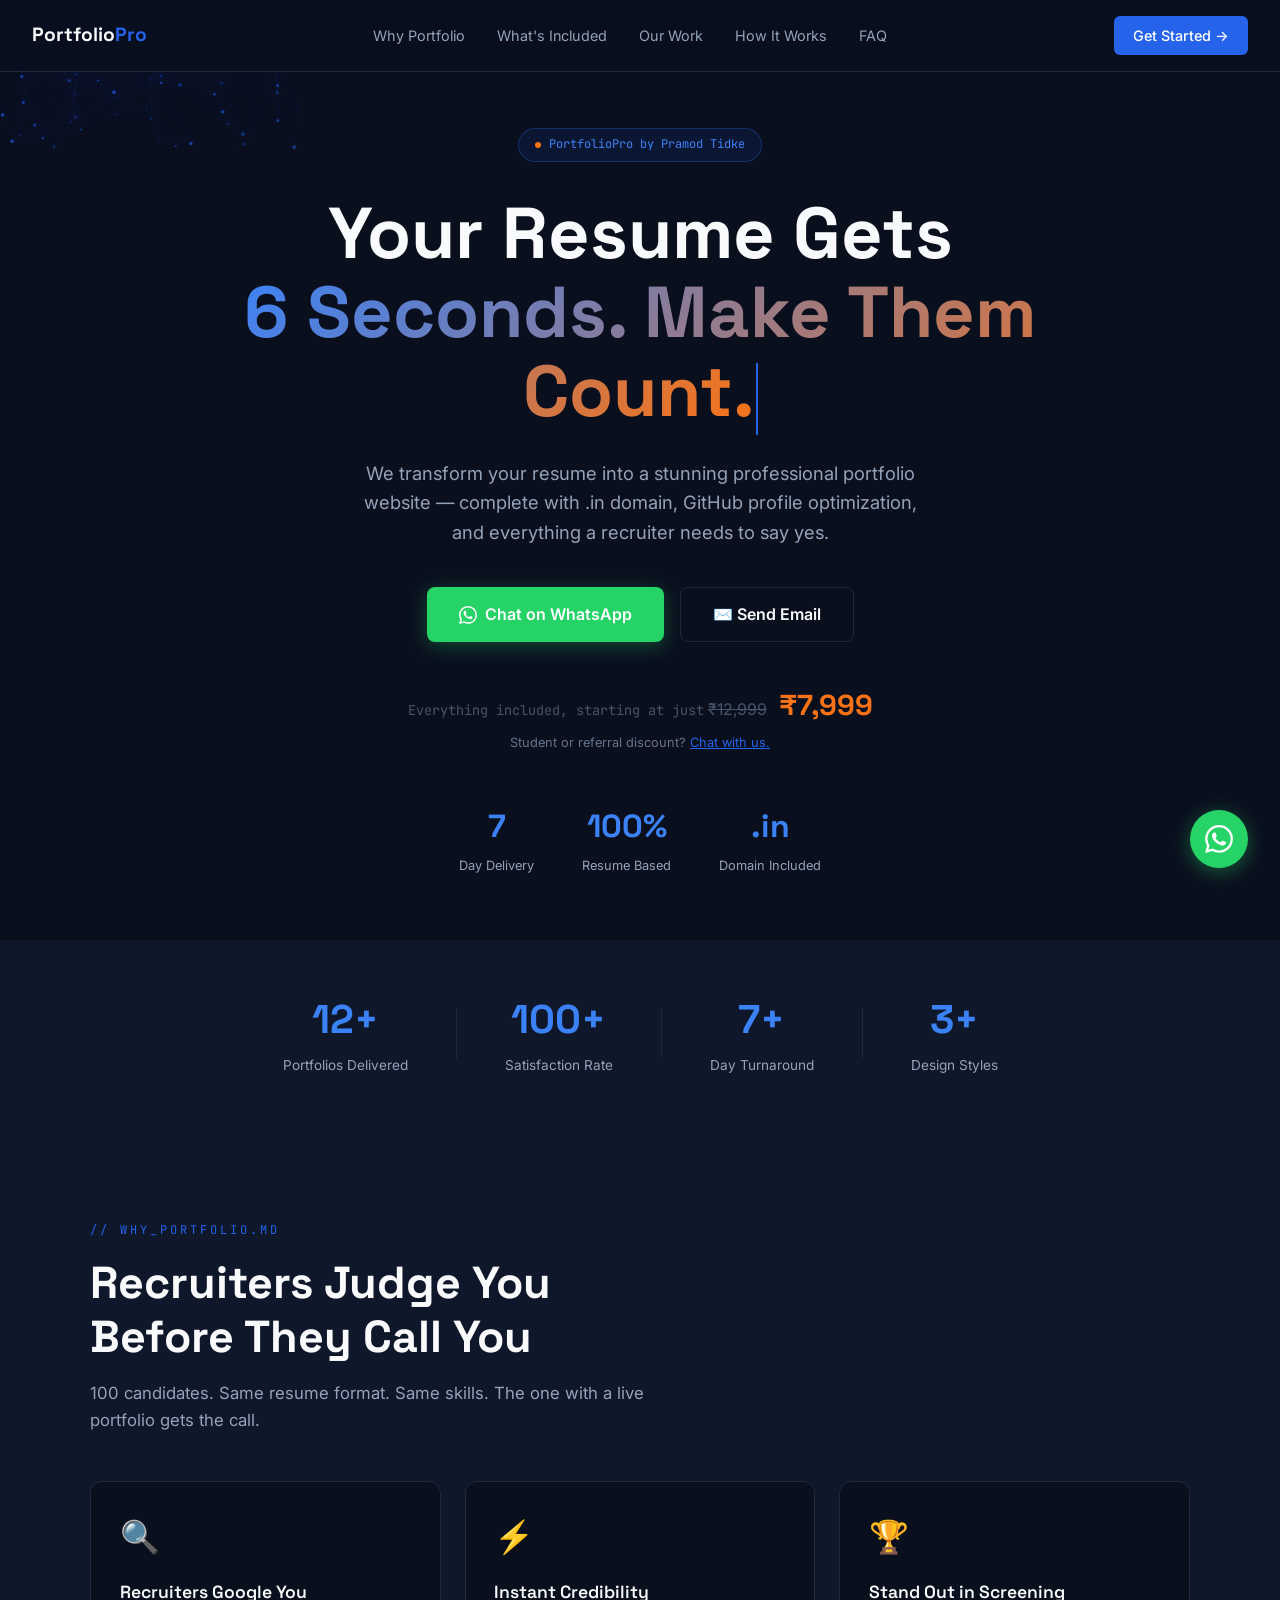
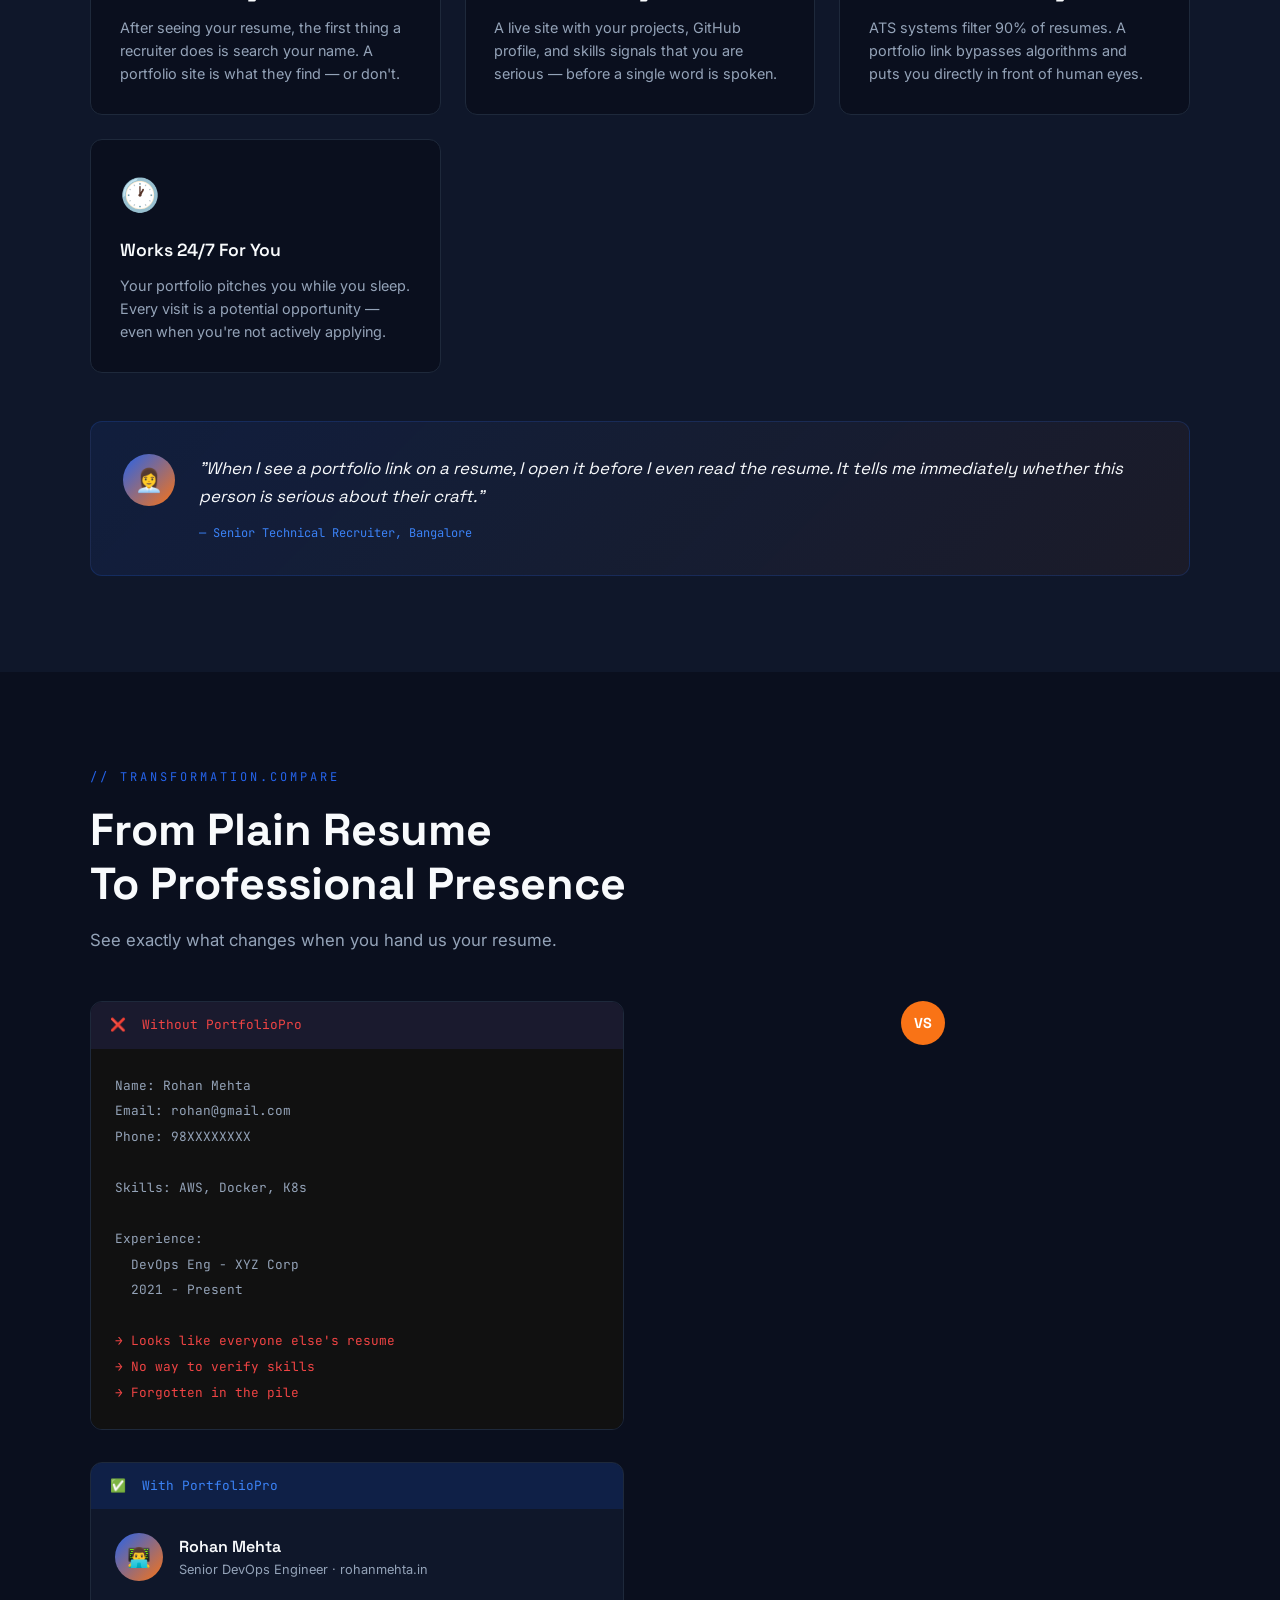
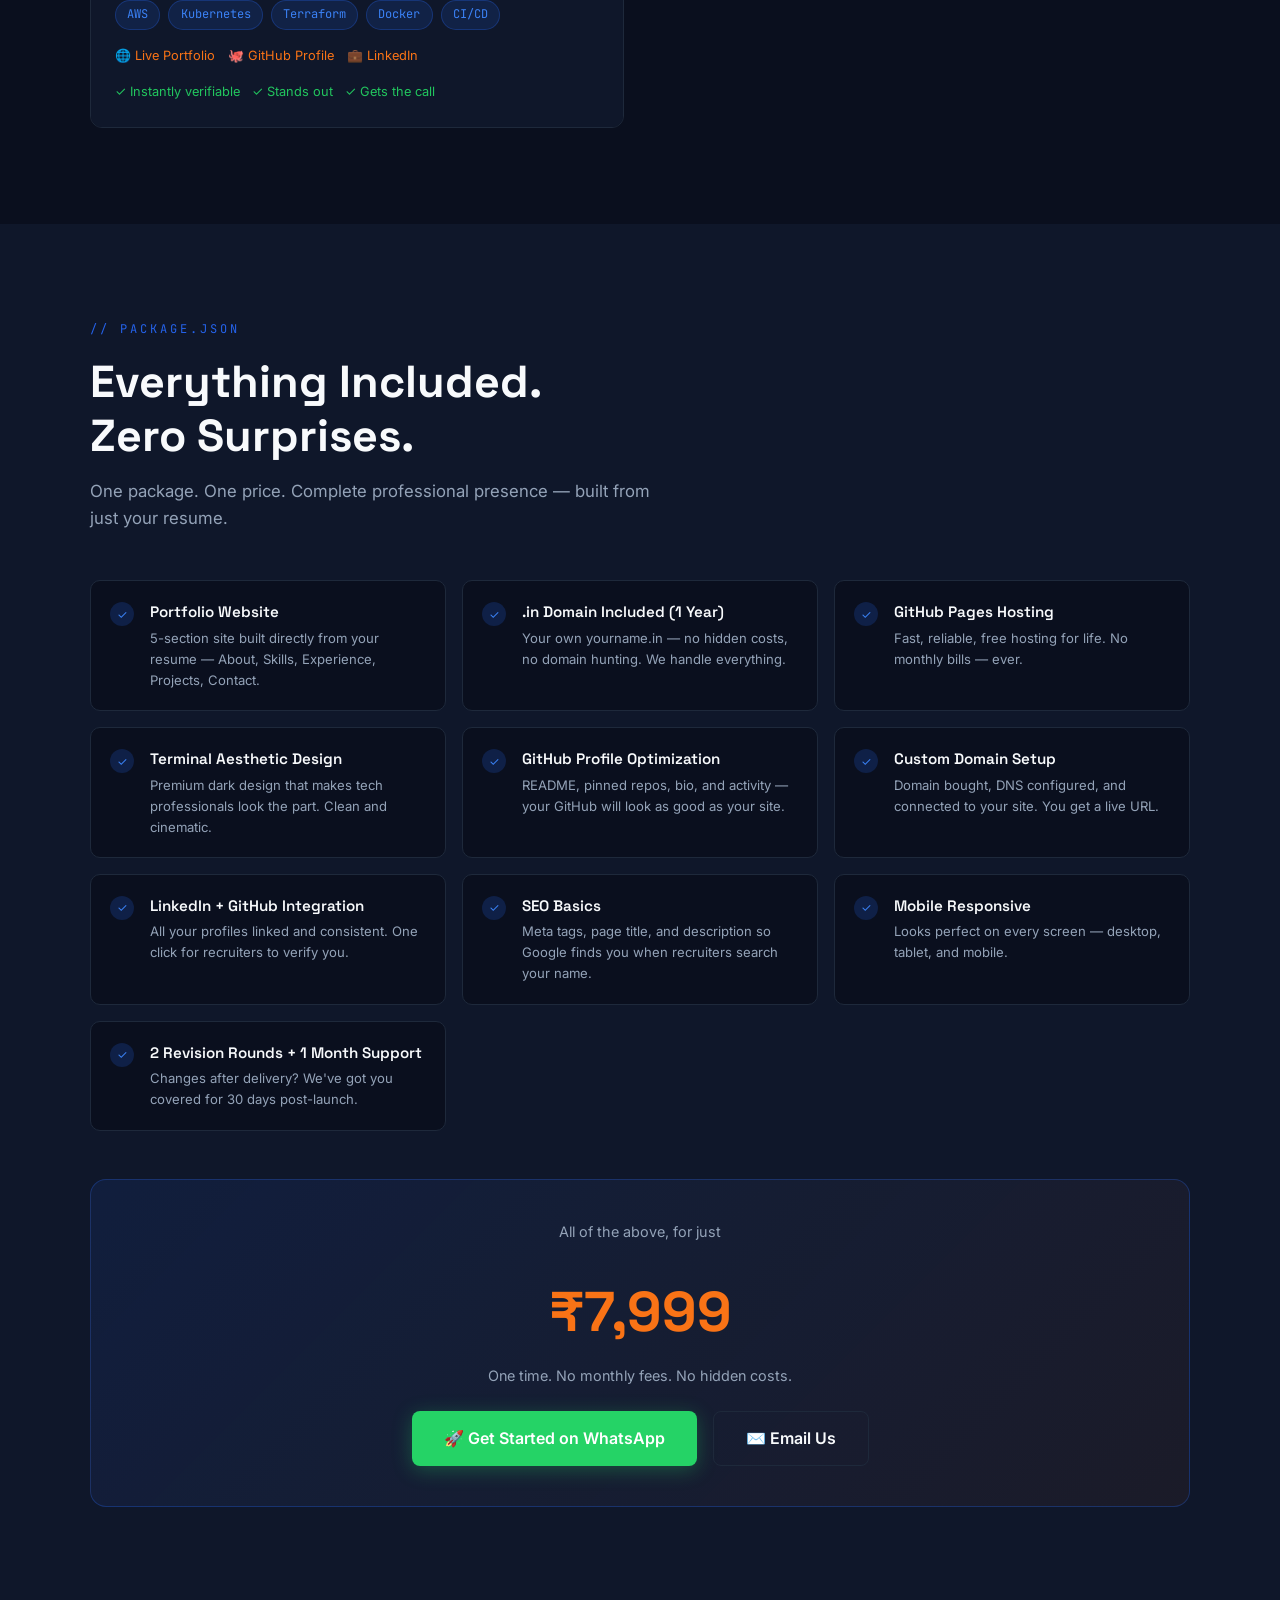
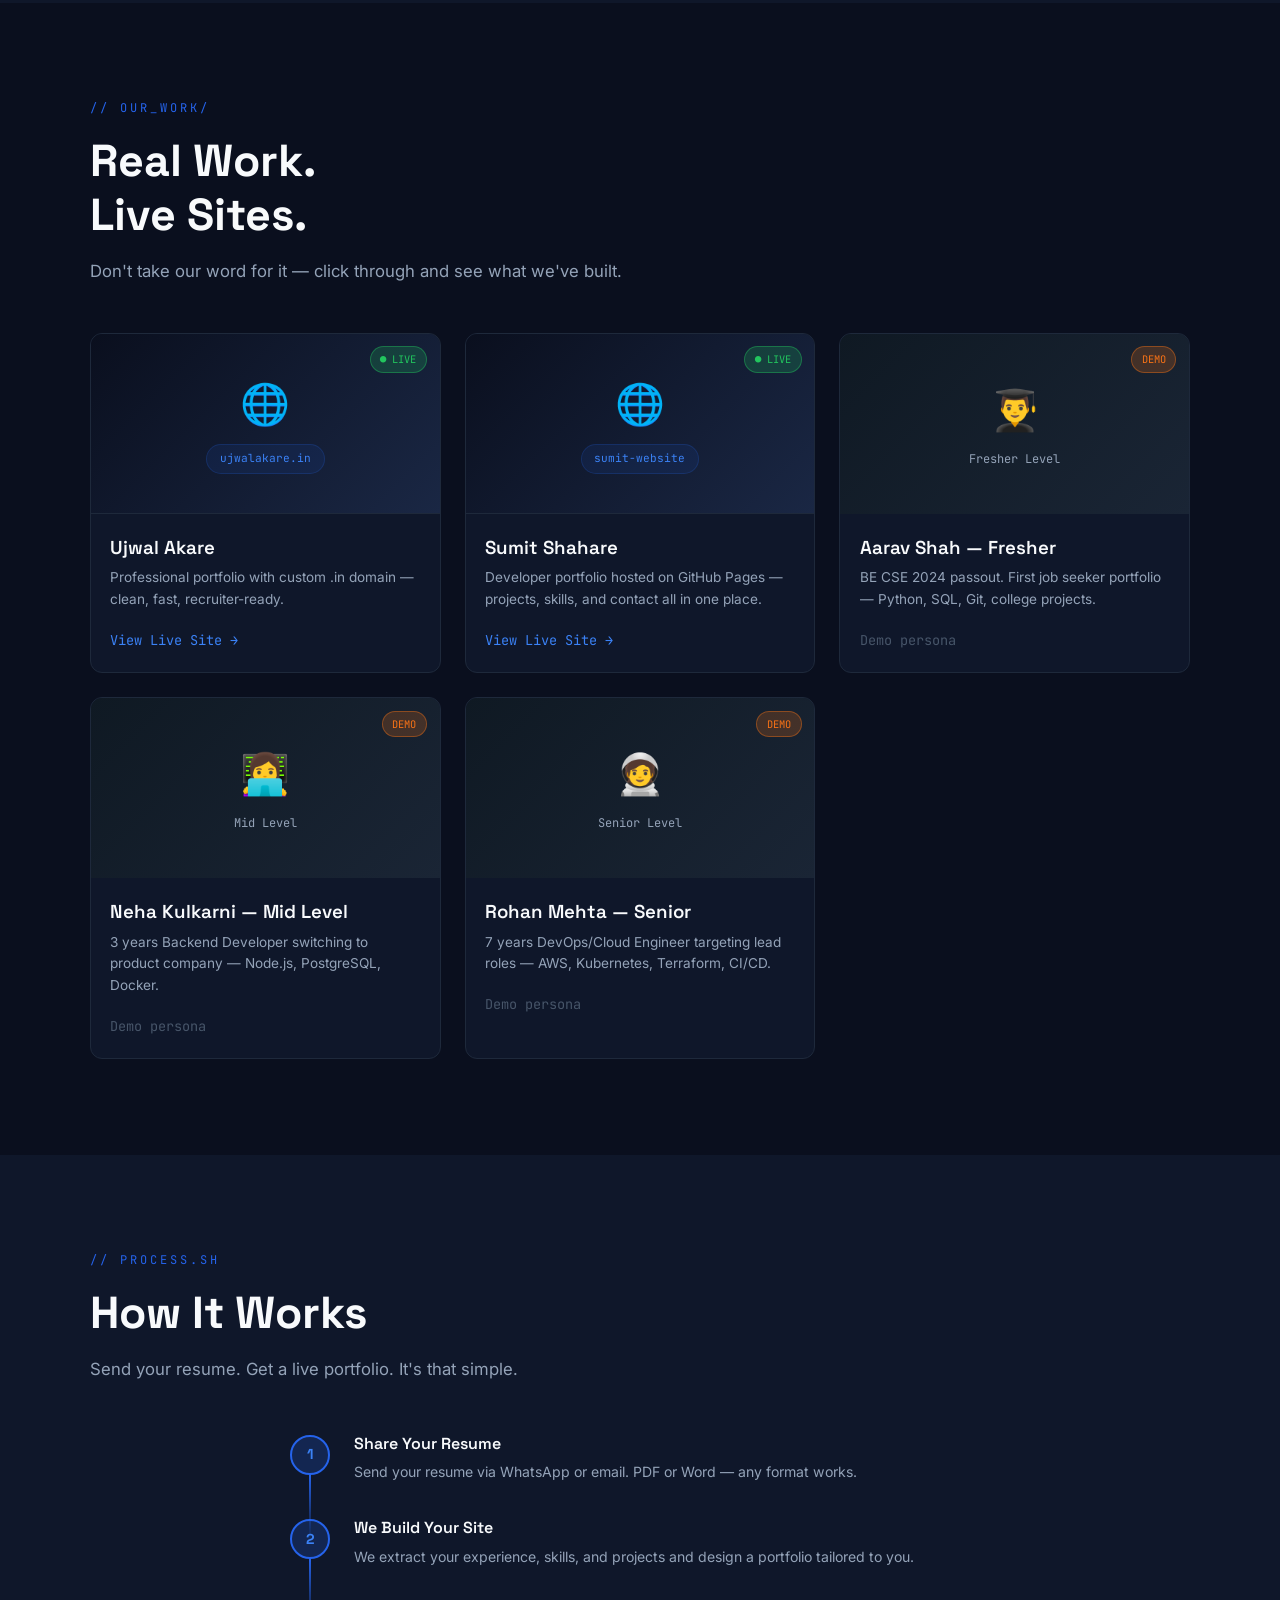
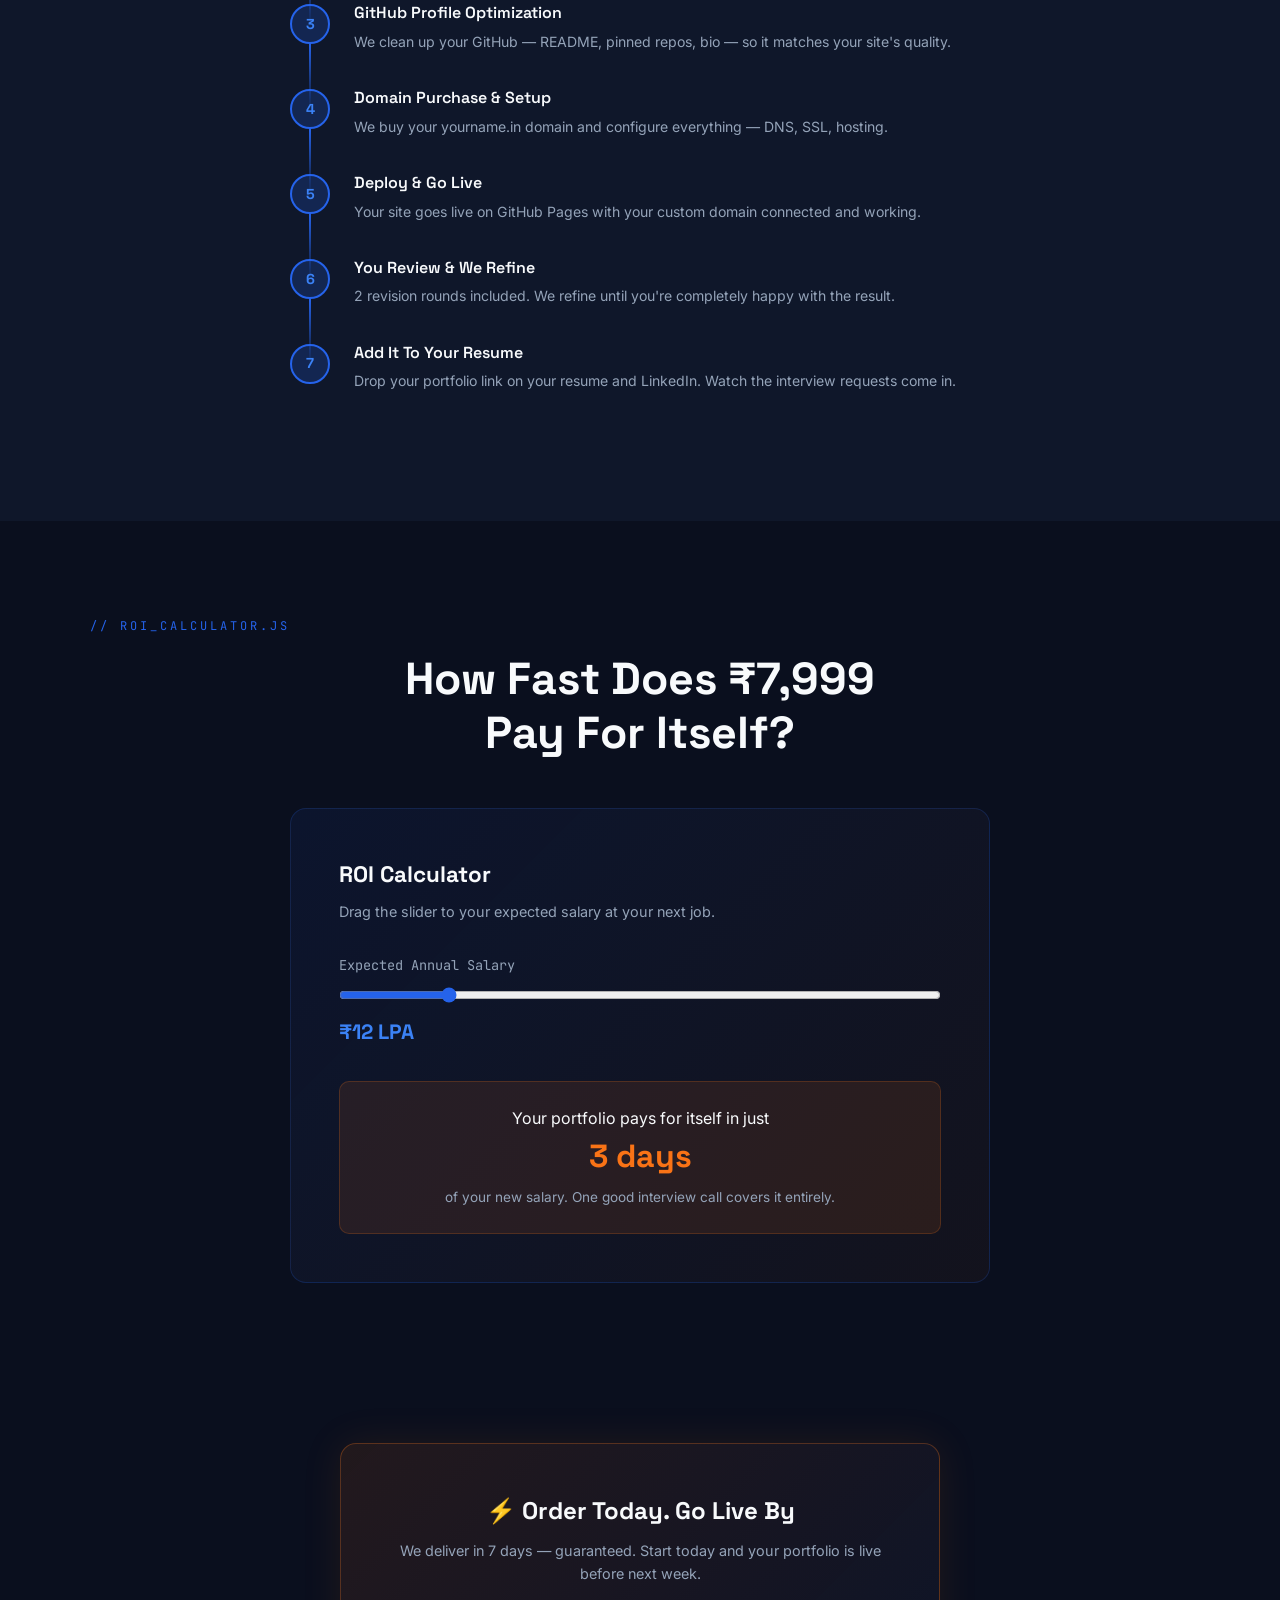
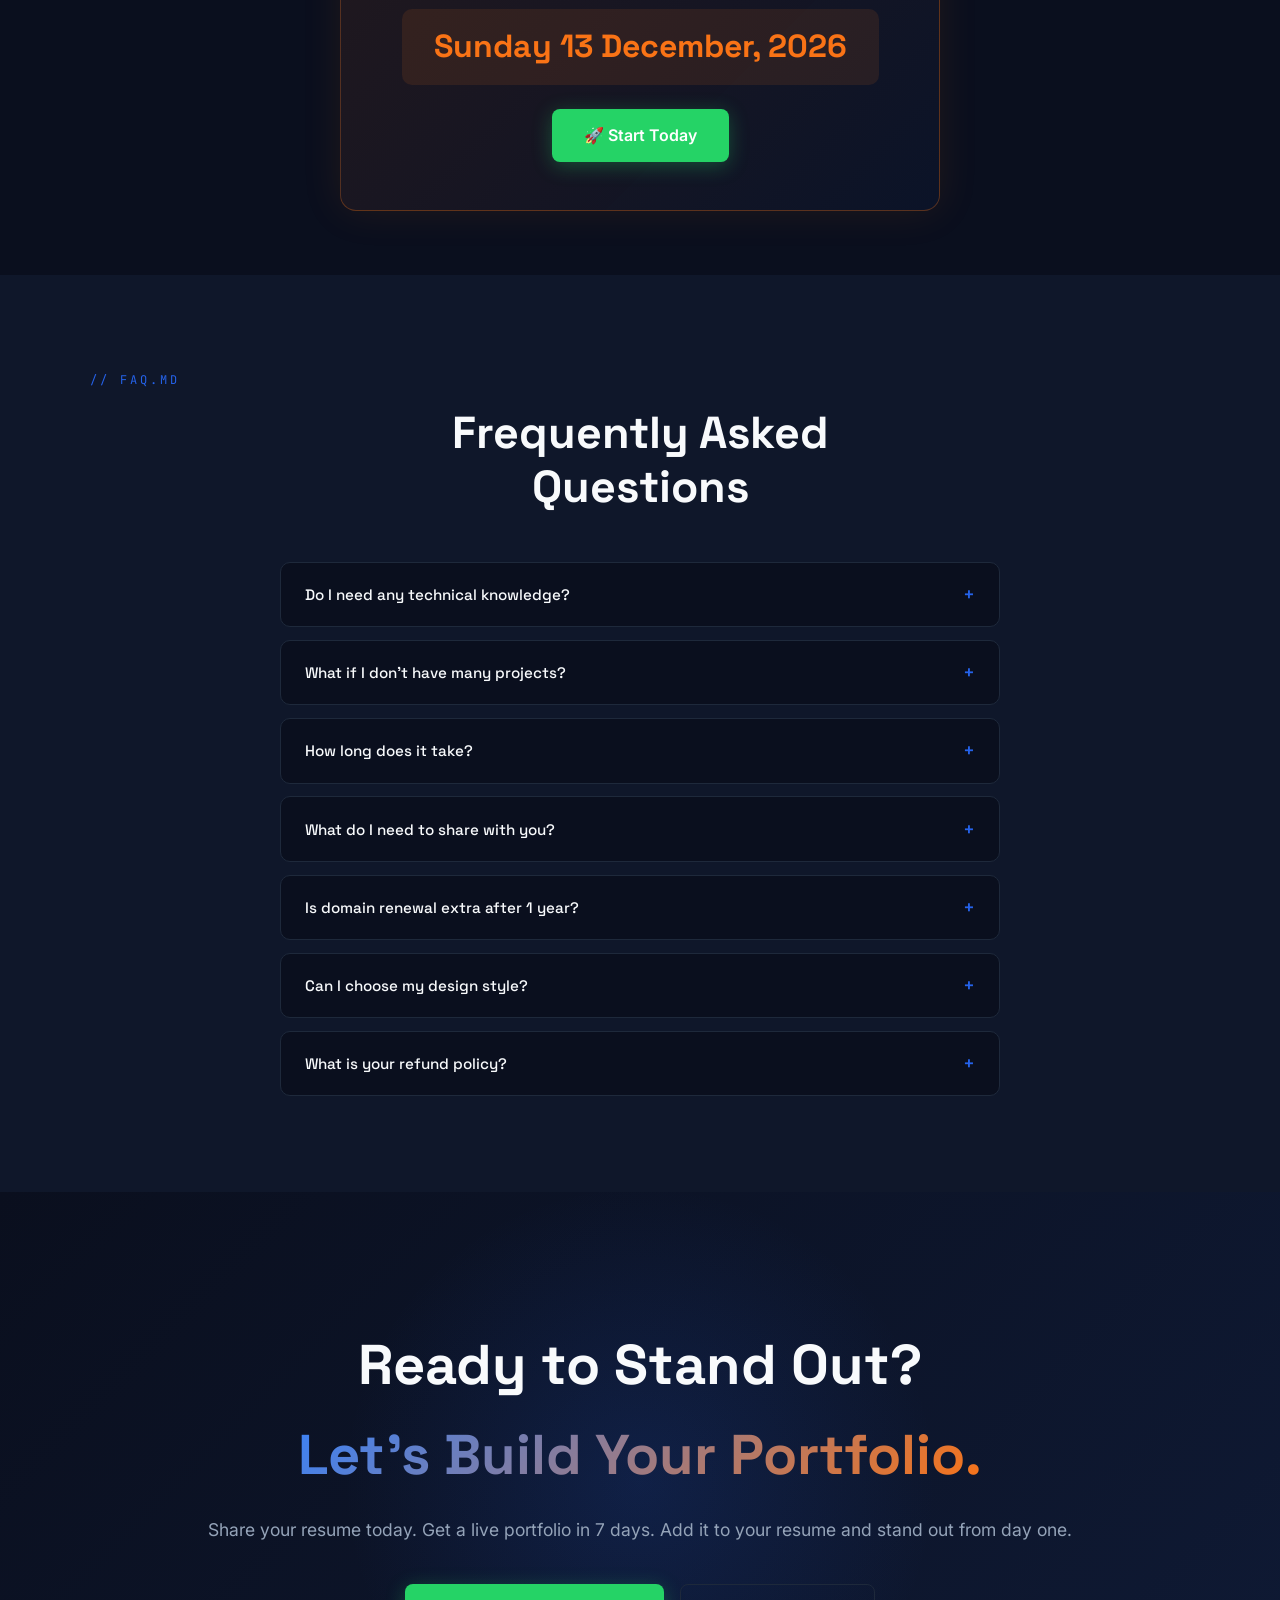
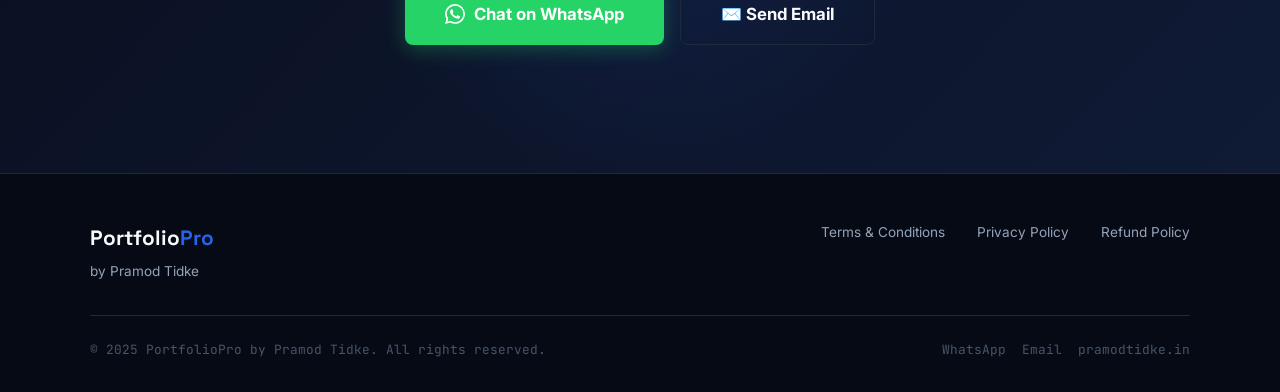
==== commit 10a5115e: "commit: changes price tags" ====
--- a/index.html
+++ b/index.html
@@ -60,7 +60,9 @@
     </div>
     <div class="hero-price-tag">
       <span>Everything included, starting at just</span>
+      <del style="color:#475569;font-size:1rem;">₹12,999</del>
       <strong>₹7,999</strong>
+      <div style="font-size:0.8rem;color:#64748B;margin-top:0.3rem;">Student or referral discount? <a href="https://wa.me/918830376414" target="_blank" style="color:#2563EB;">Chat with us.</a></div>
     </div>
     <div class="hero-stats">
       <div class="stat">
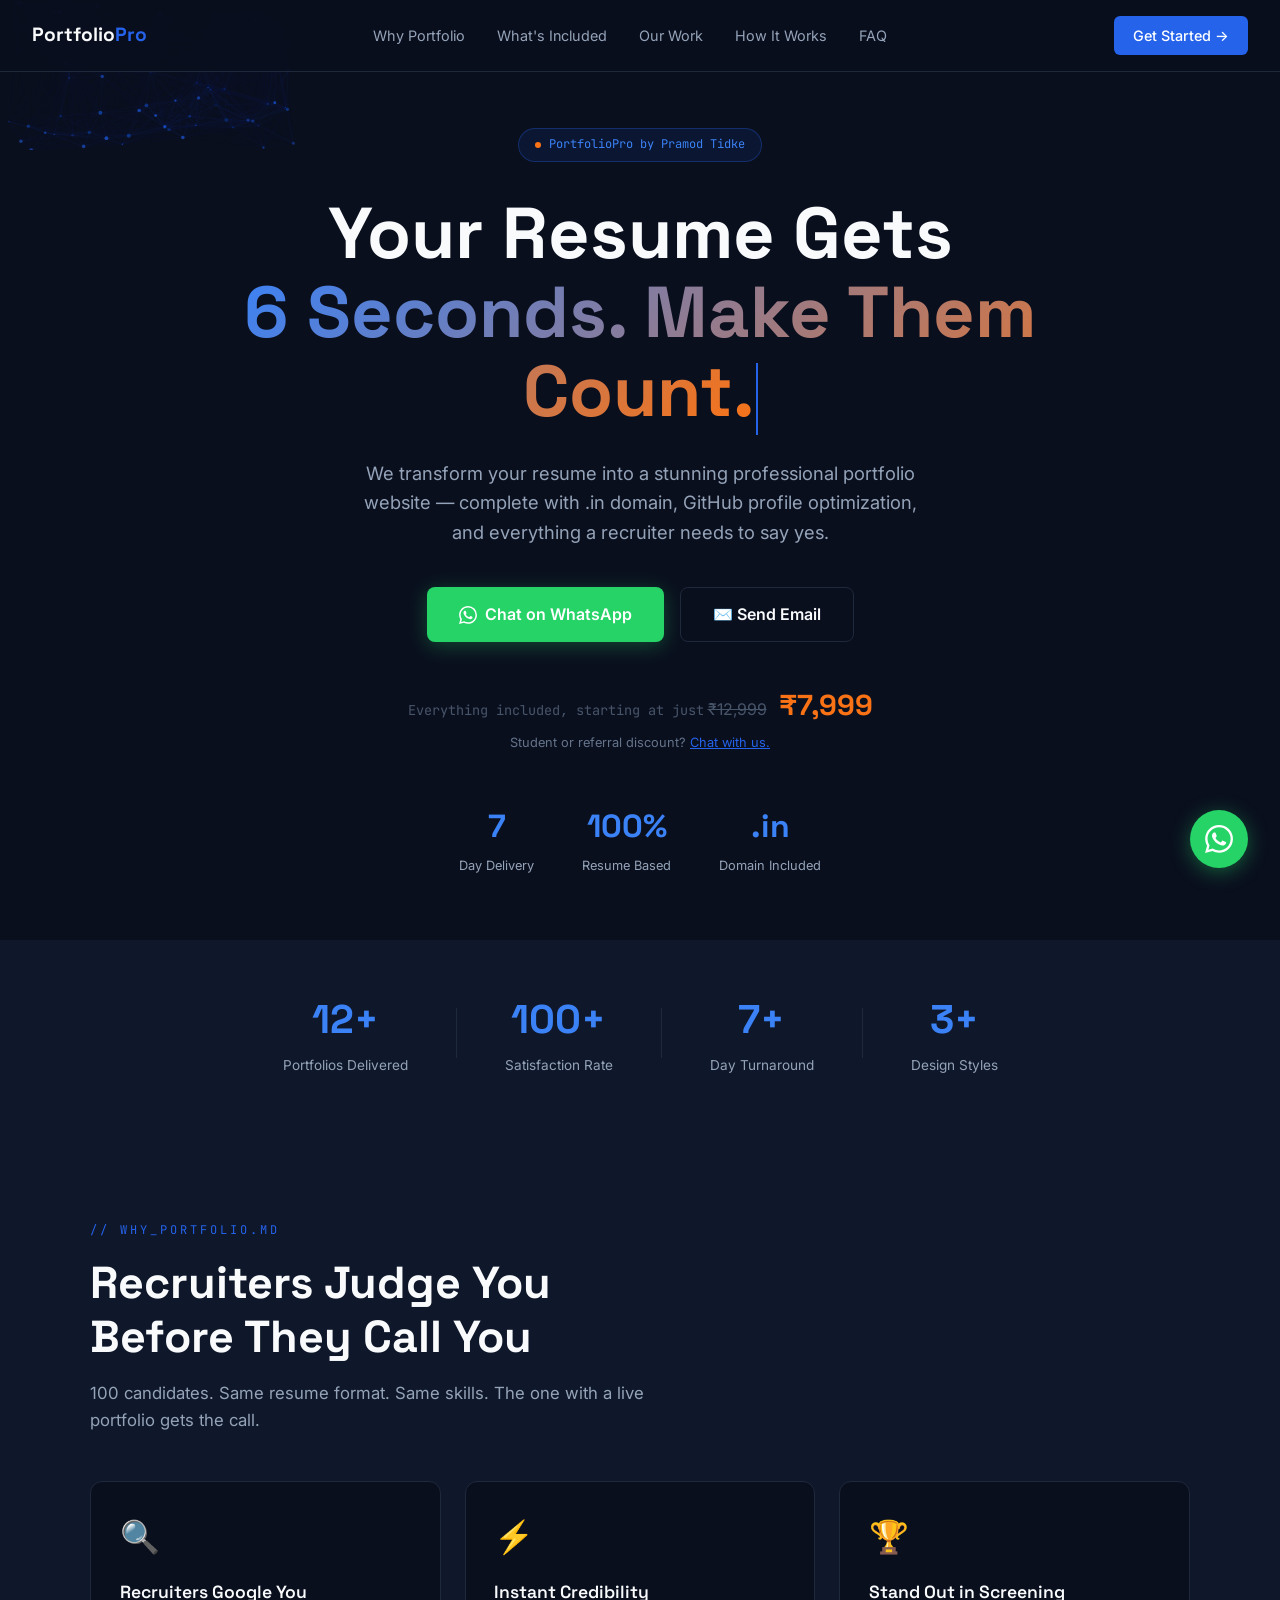
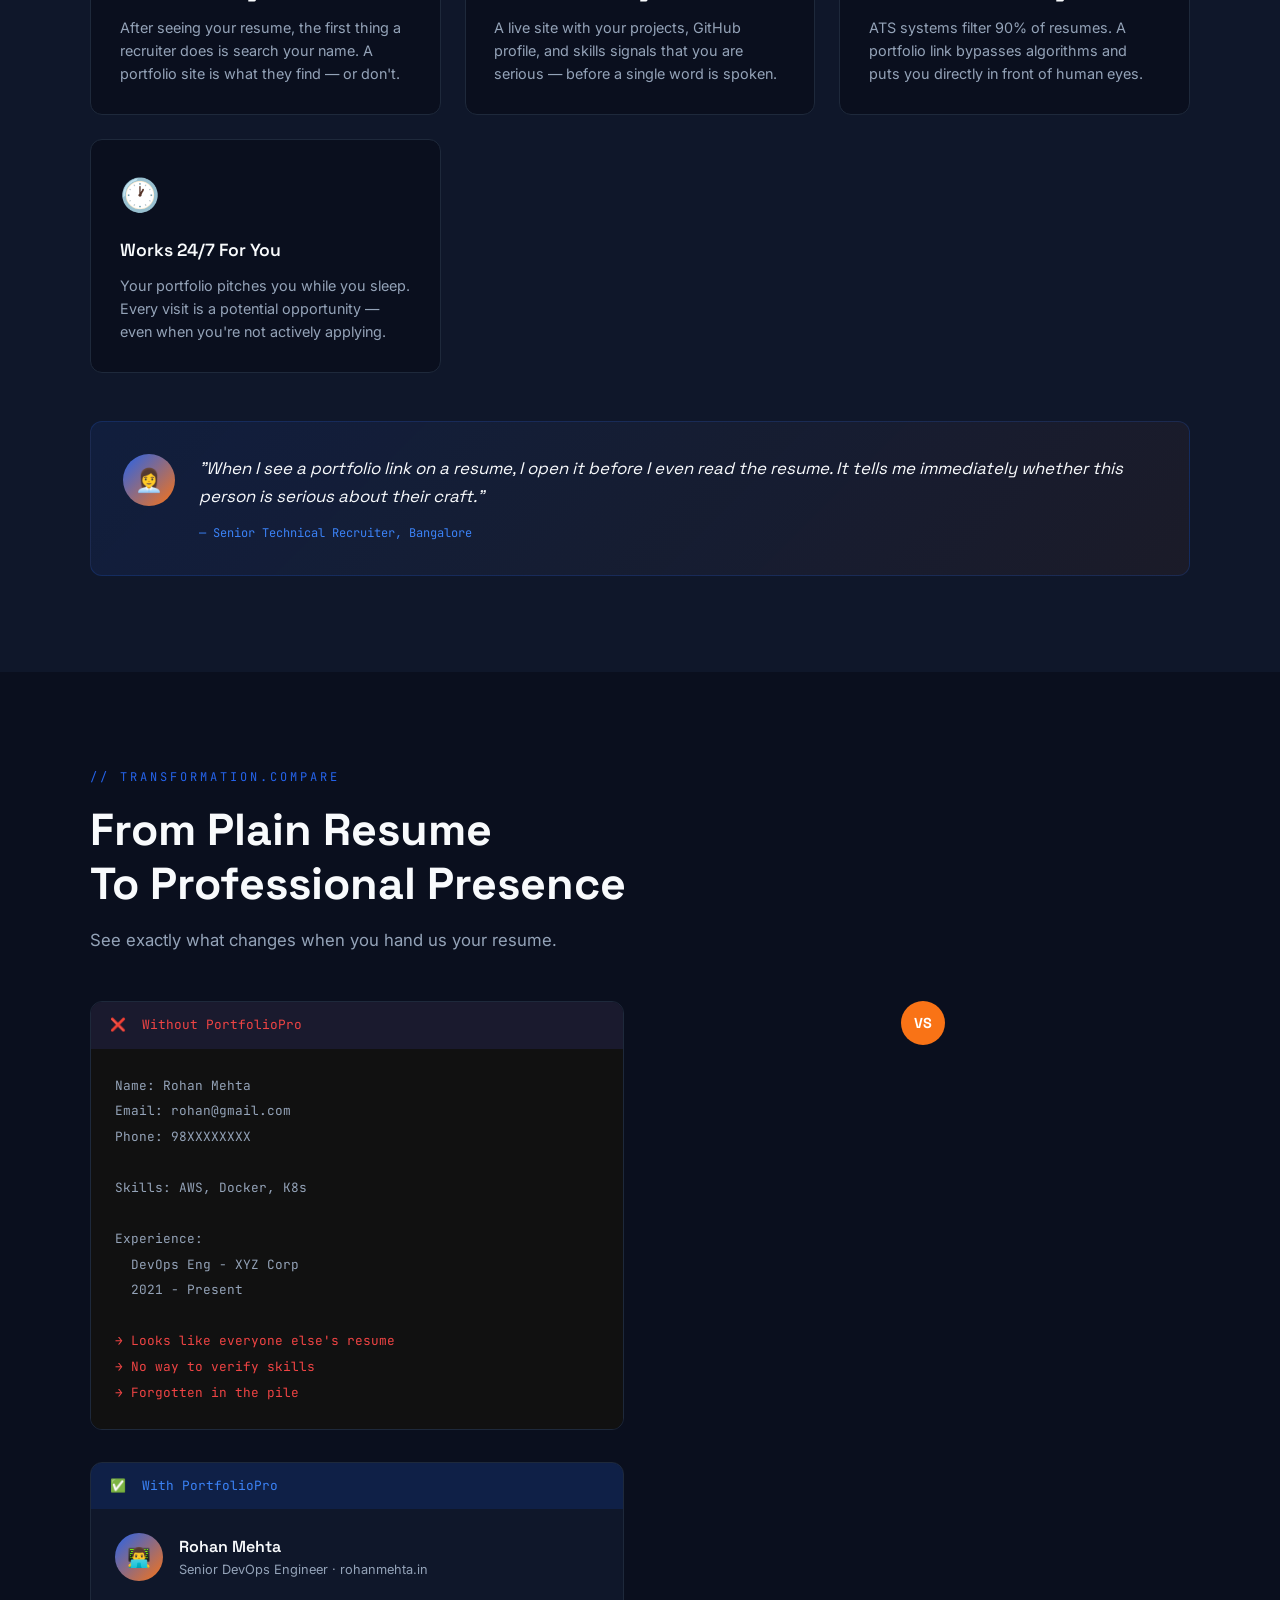
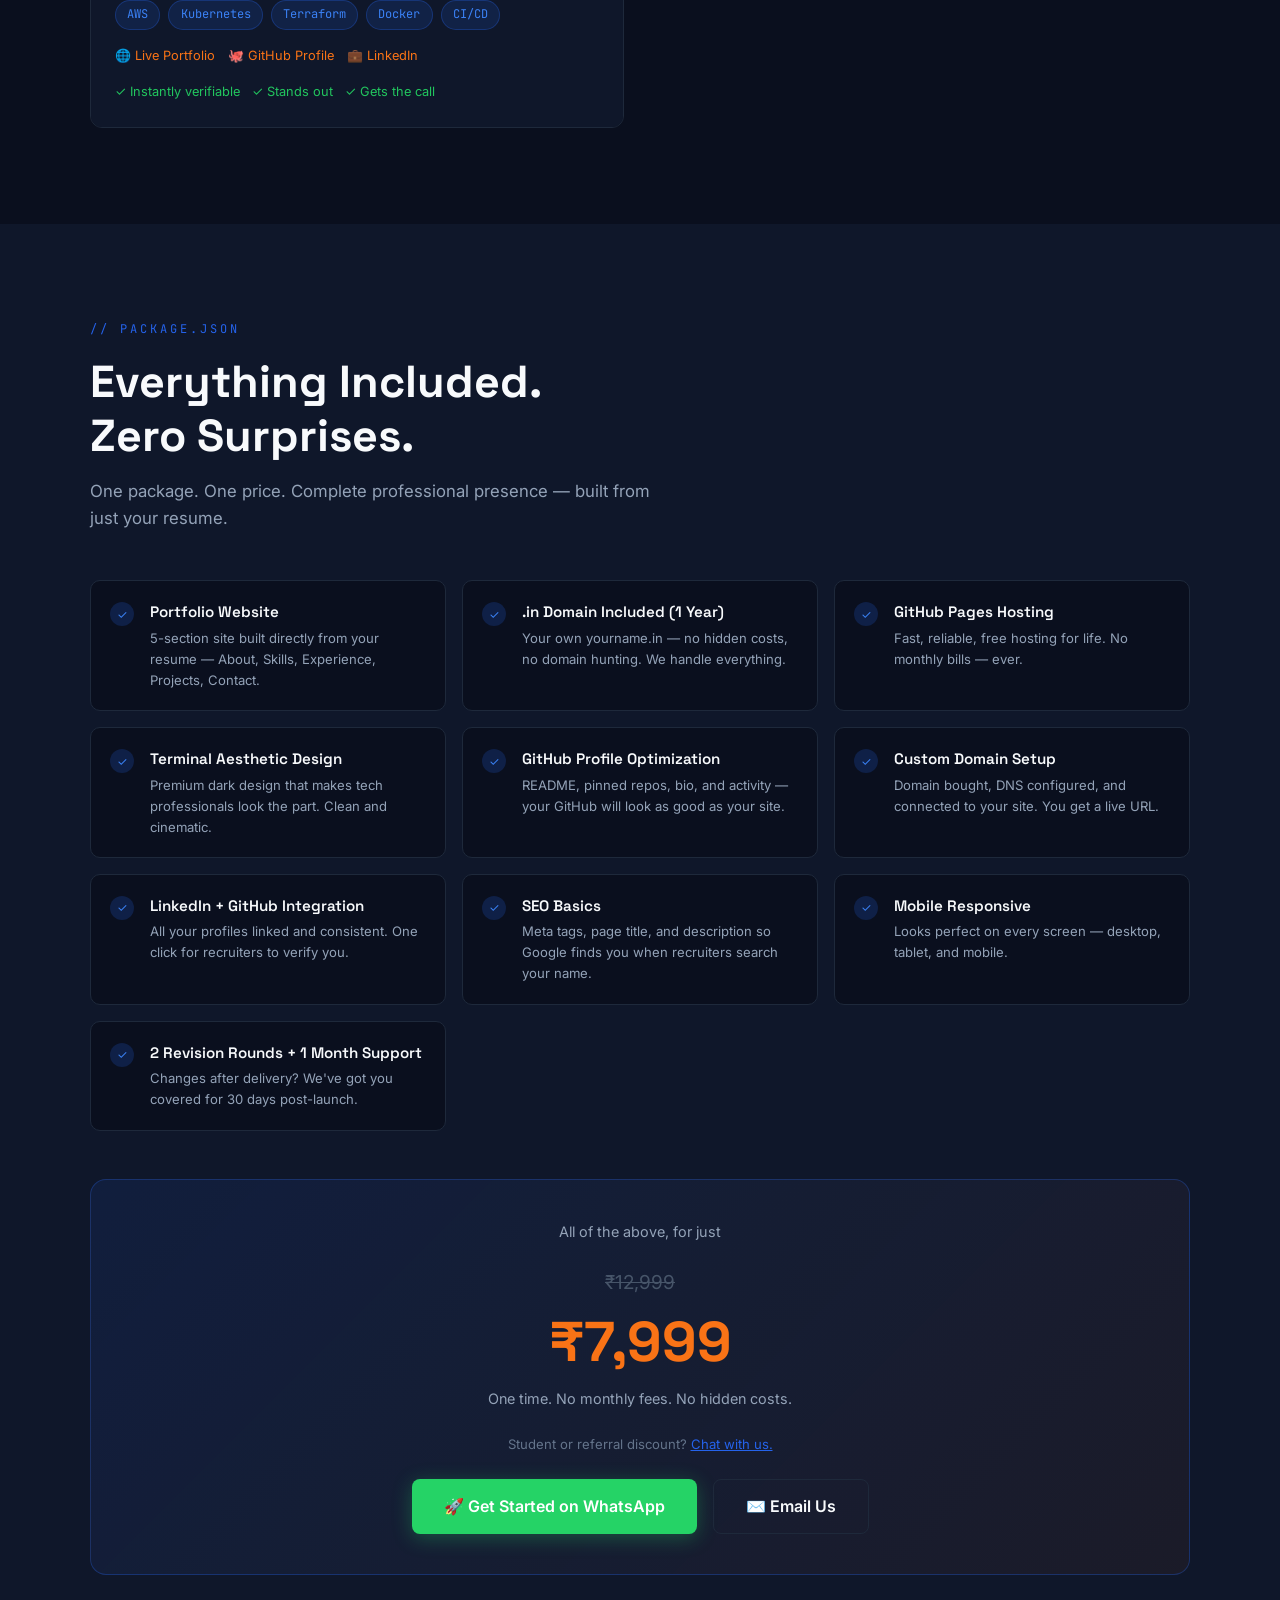
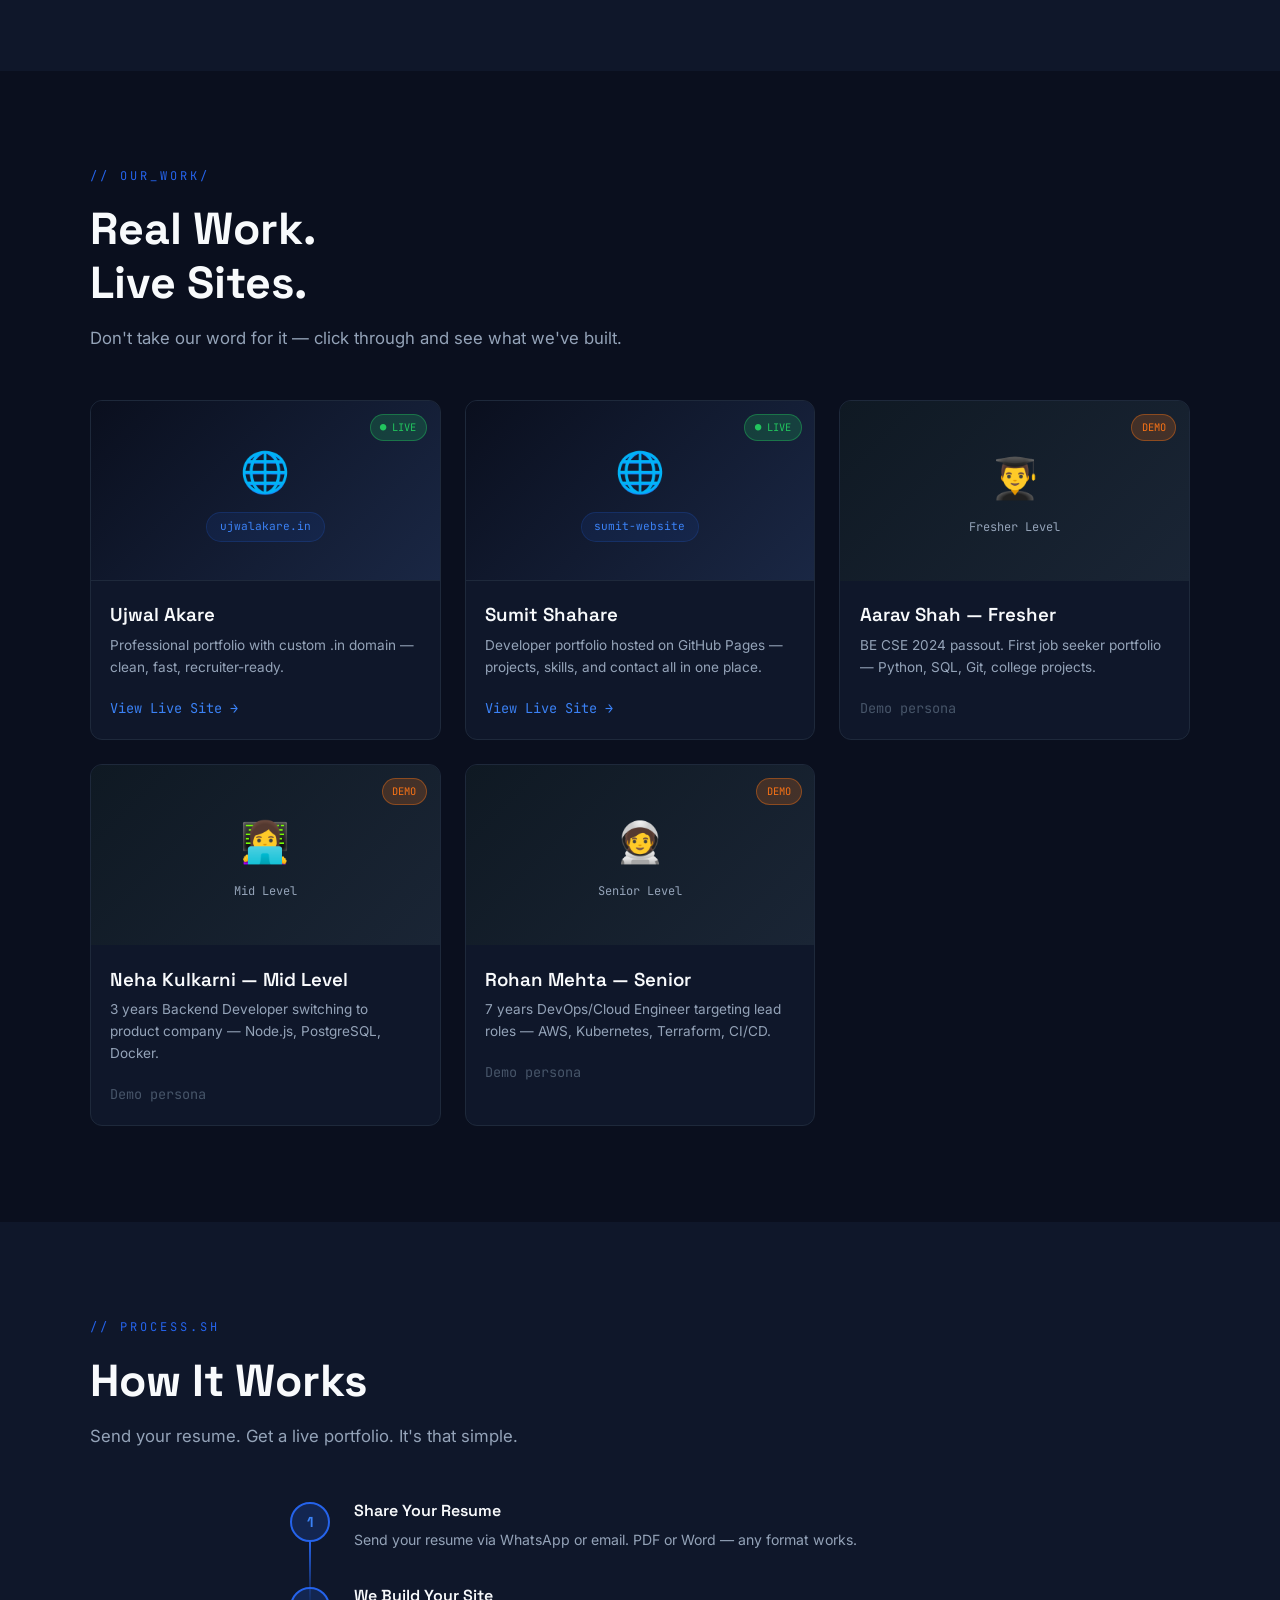
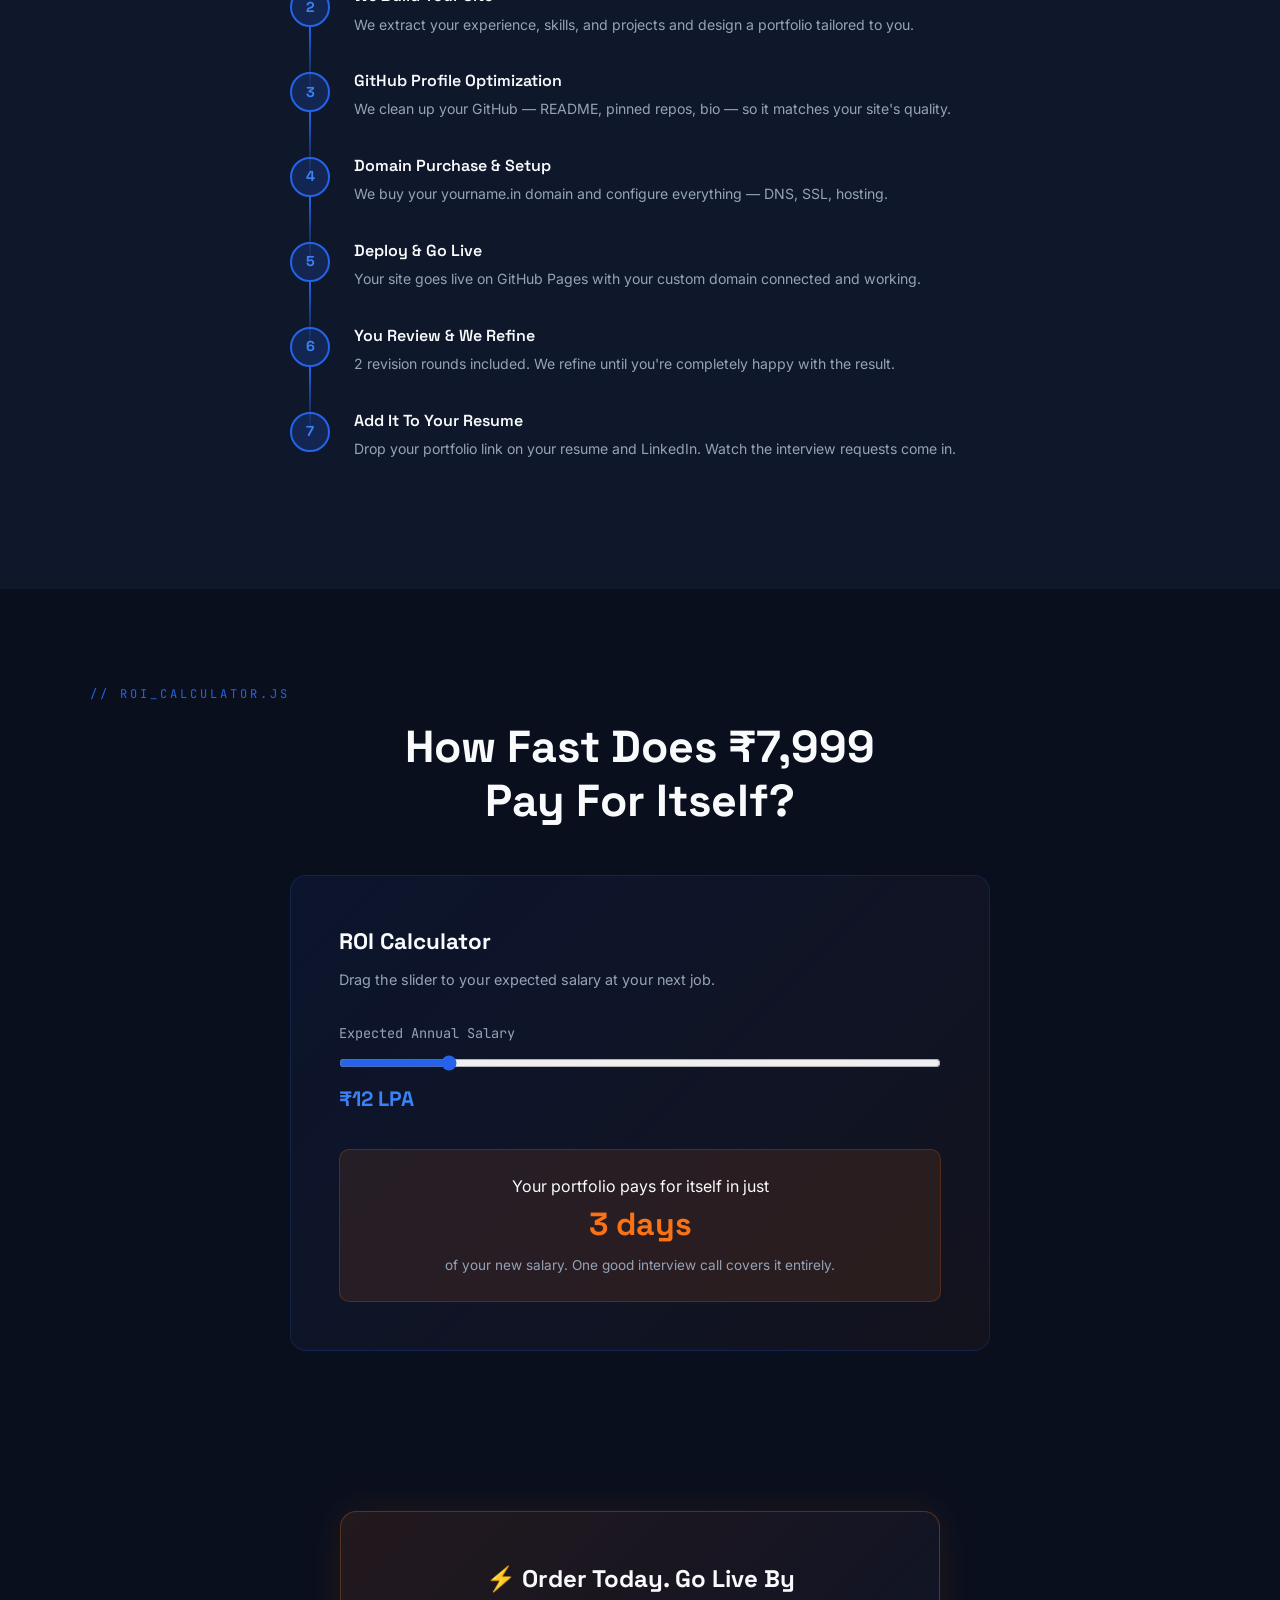
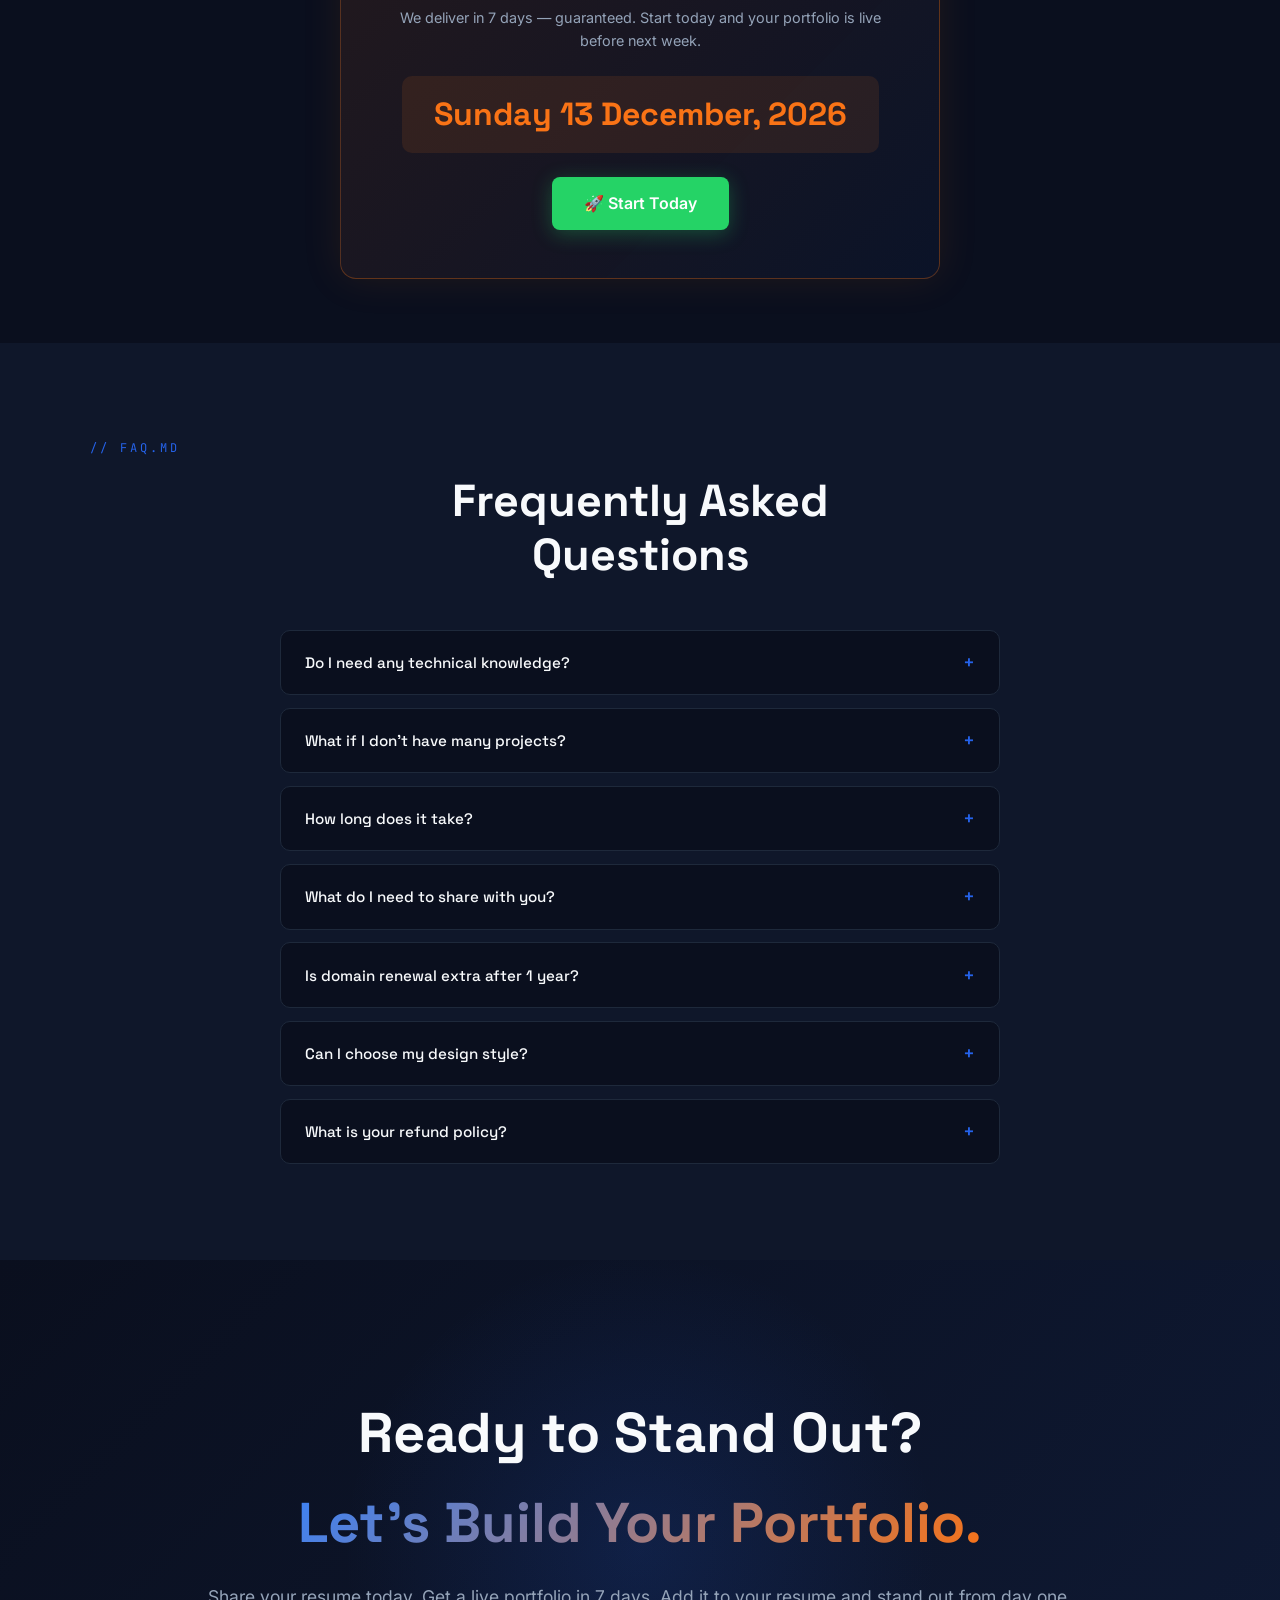
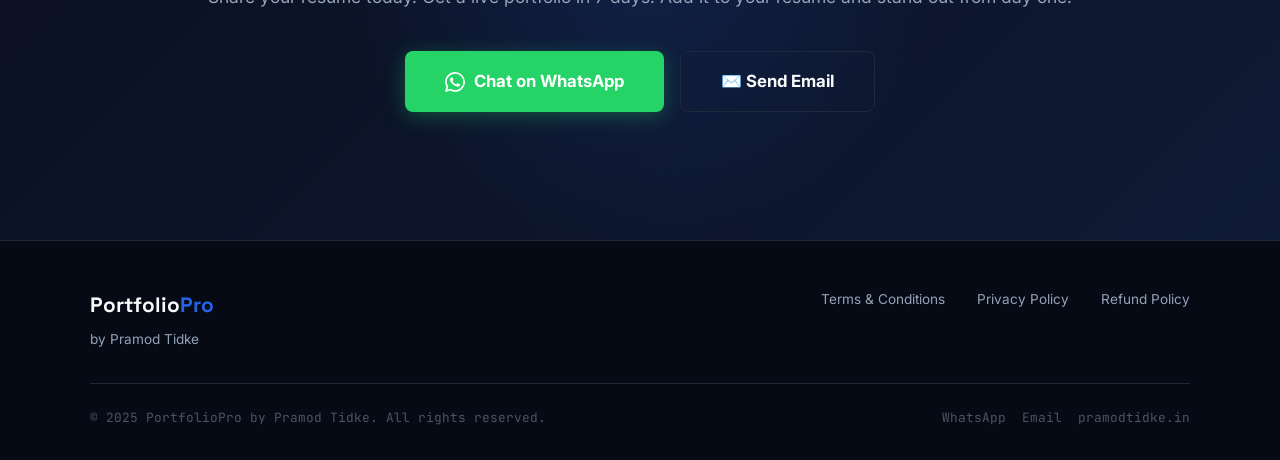
==== commit b4f0bc5d: "commit: changes price tags" ====
--- a/index.html
+++ b/index.html
@@ -291,9 +291,12 @@
     </div>
 
     <div class="price-box reveal">
-      <p class="price-label">All of the above, for just</p>
+      <p class="price-label">All of the above, for just</p>     
+      <del style="color:#475569;font-size:1.2rem;">₹12,999</del>
       <div class="price">₹7,999</div>
-      <p class="price-label" style="margin-top:0.5rem;">One time. No monthly fees. No hidden costs.</p>
+      <p class="price-label">One time. No monthly fees. No hidden costs.</p>
+      <p style="font-size:0.82rem;color:#64748B;margin-top:0.3rem;">Student or referral discount? <a href="https://wa.me/918830376414" target="_blank" style="color:#2563EB;">Chat with us.</a></p>
+        
       <div class="price-ctas">
         <a href="https://wa.me/918830376414?text=Hi%20Pramod!%20I%20want%20to%20get%20started%20with%20PortfolioPro." target="_blank" class="btn-primary">
           🚀 Get Started on WhatsApp
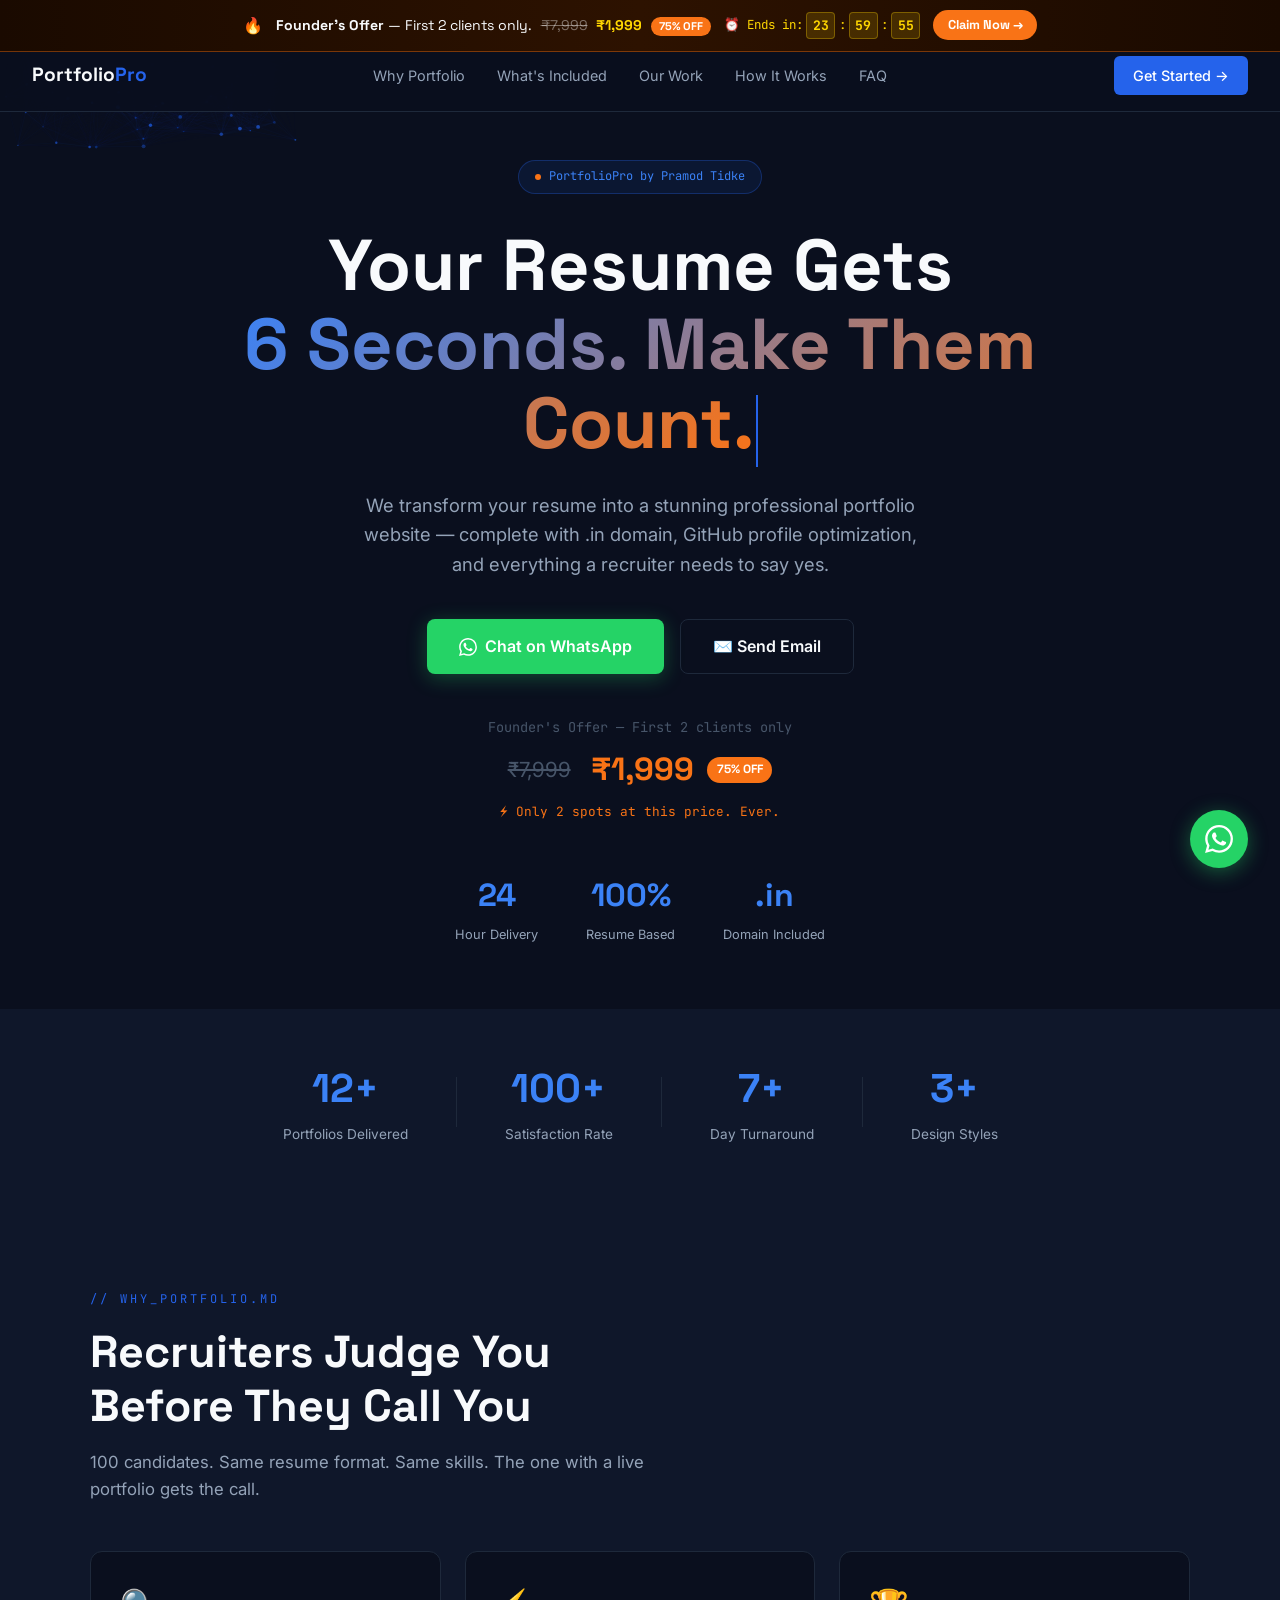
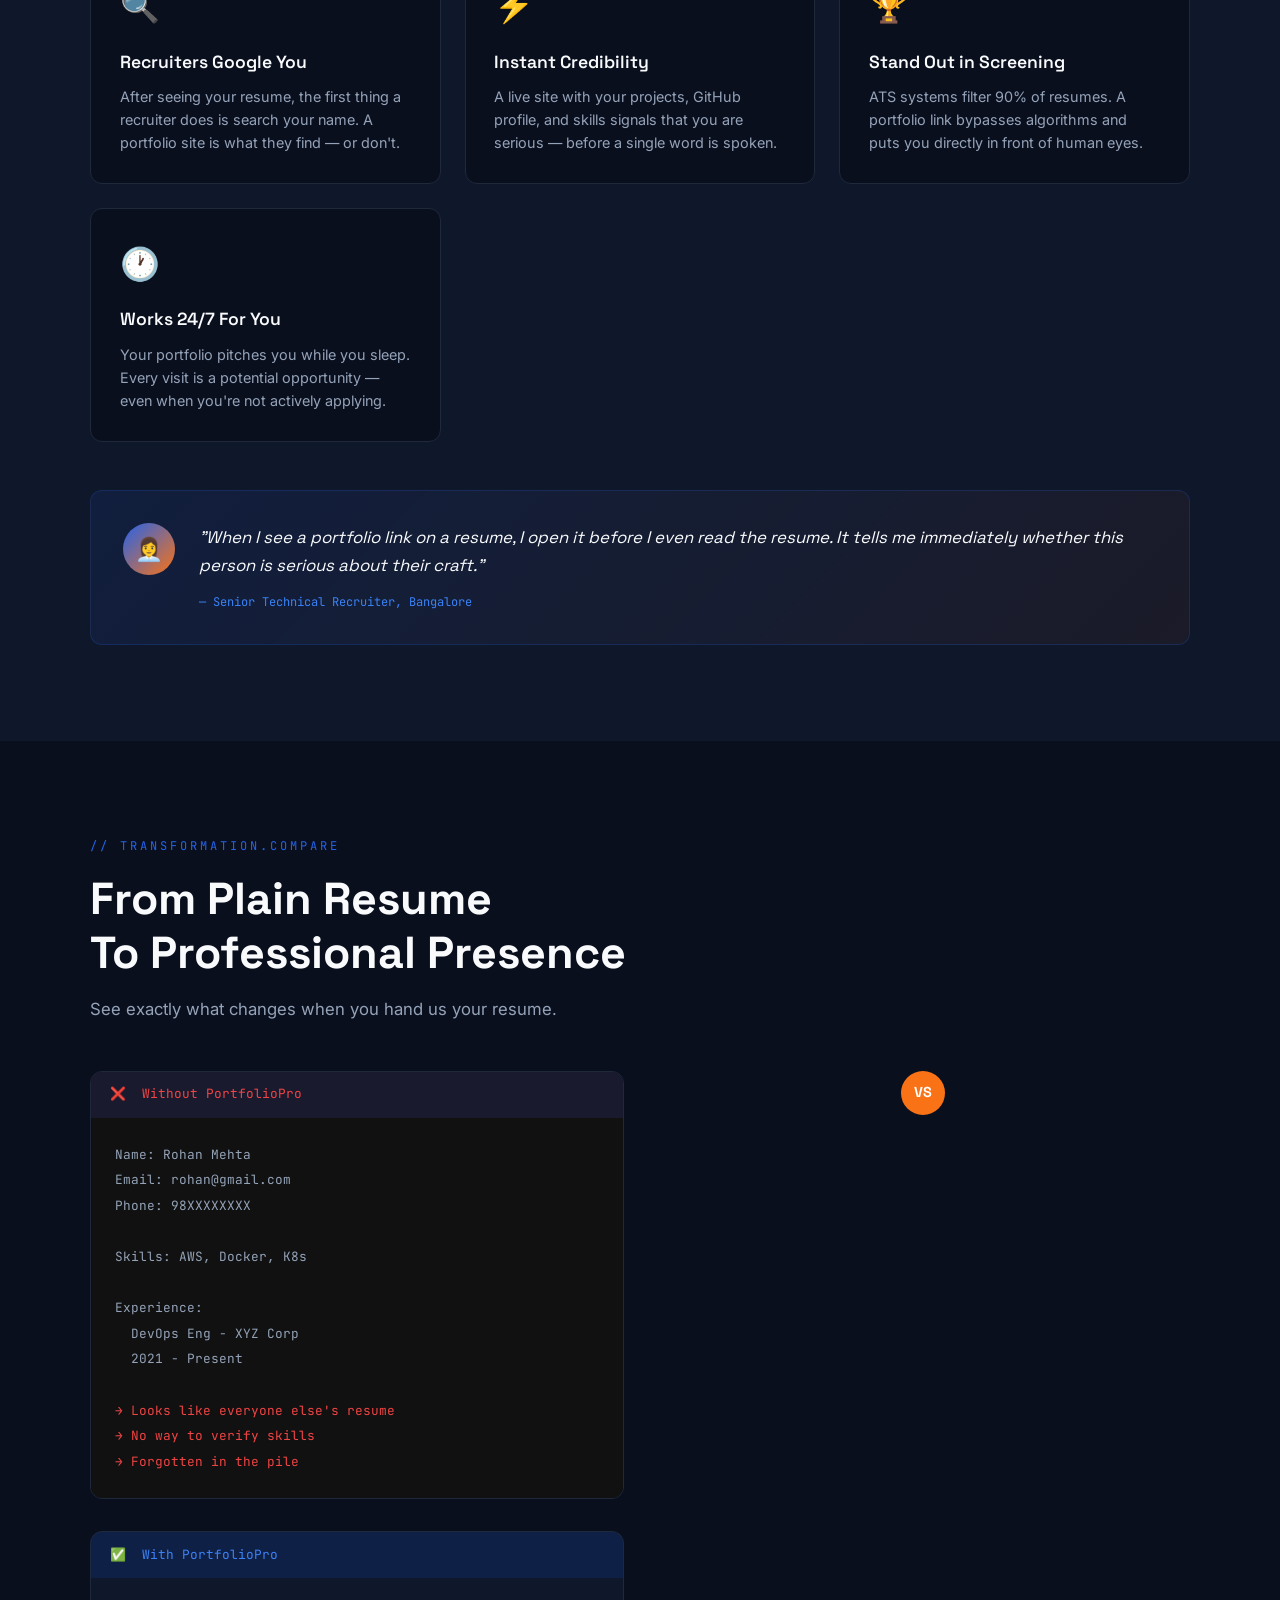
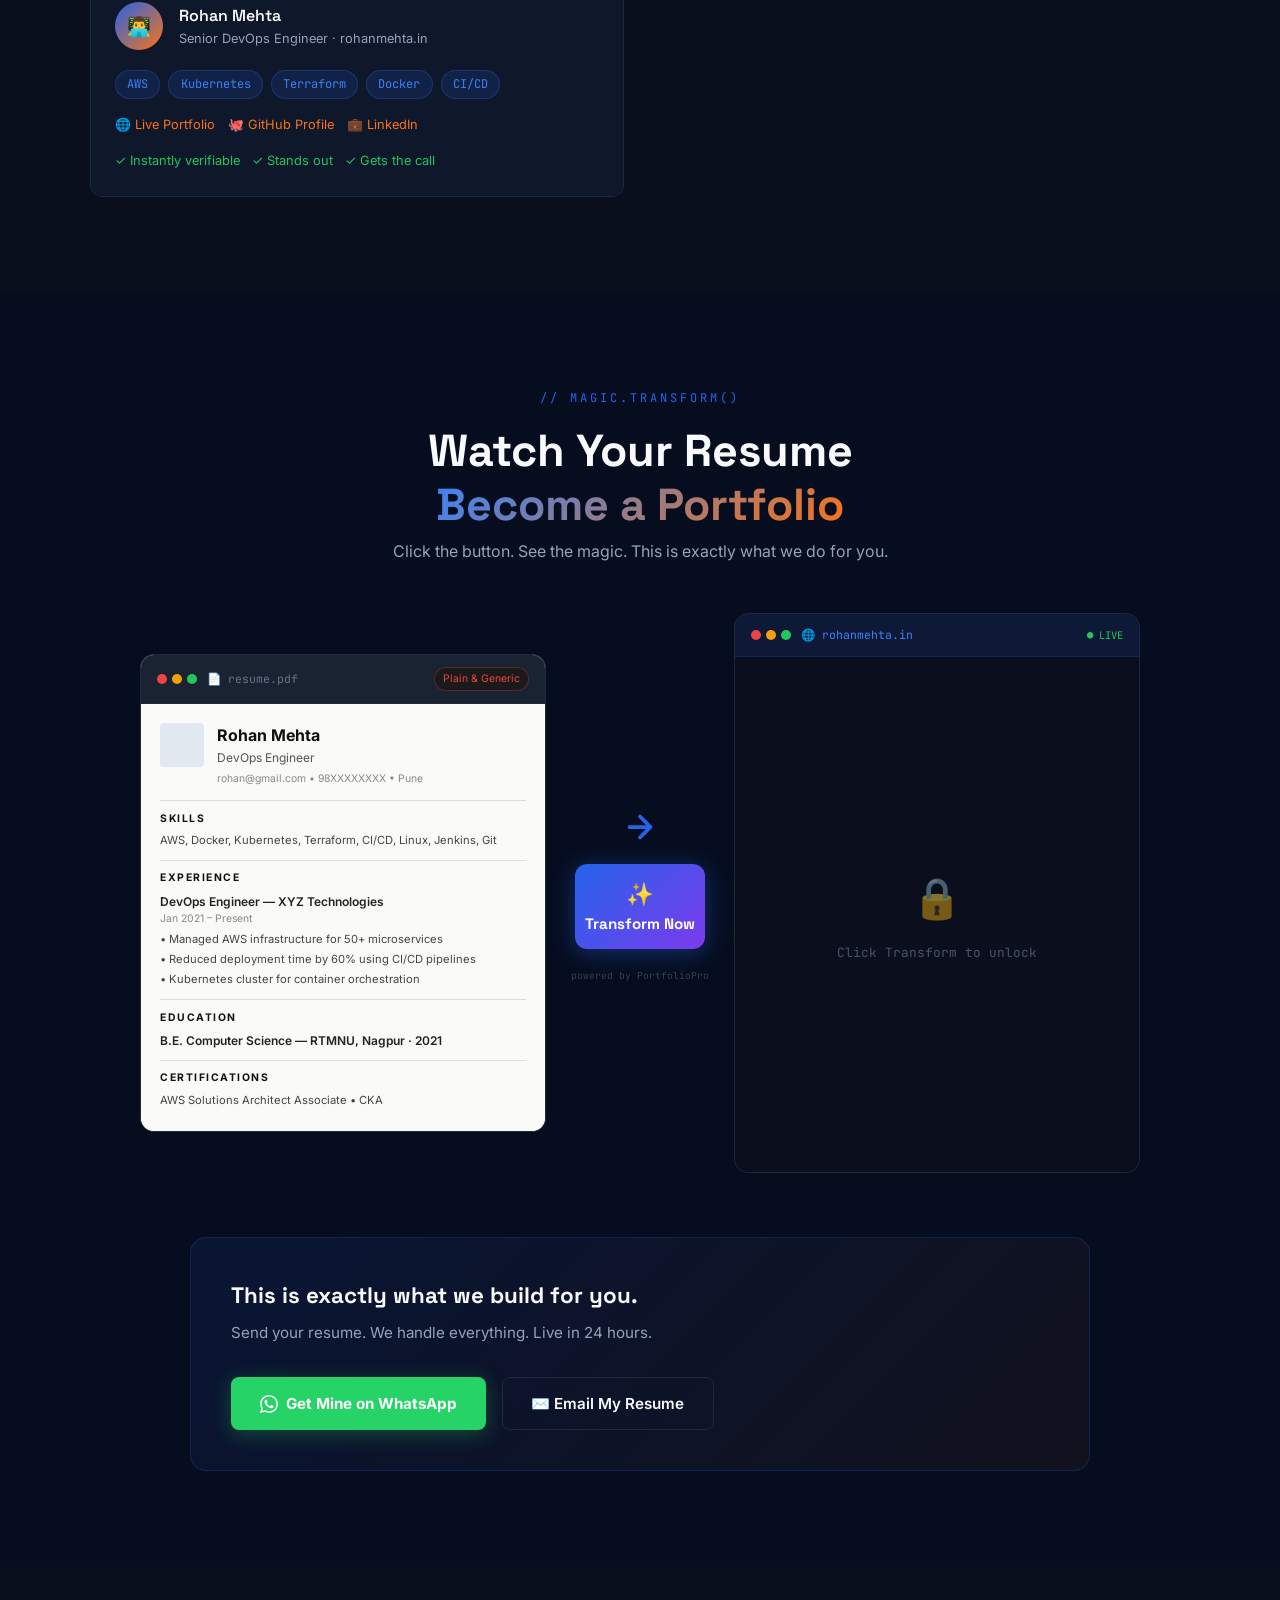
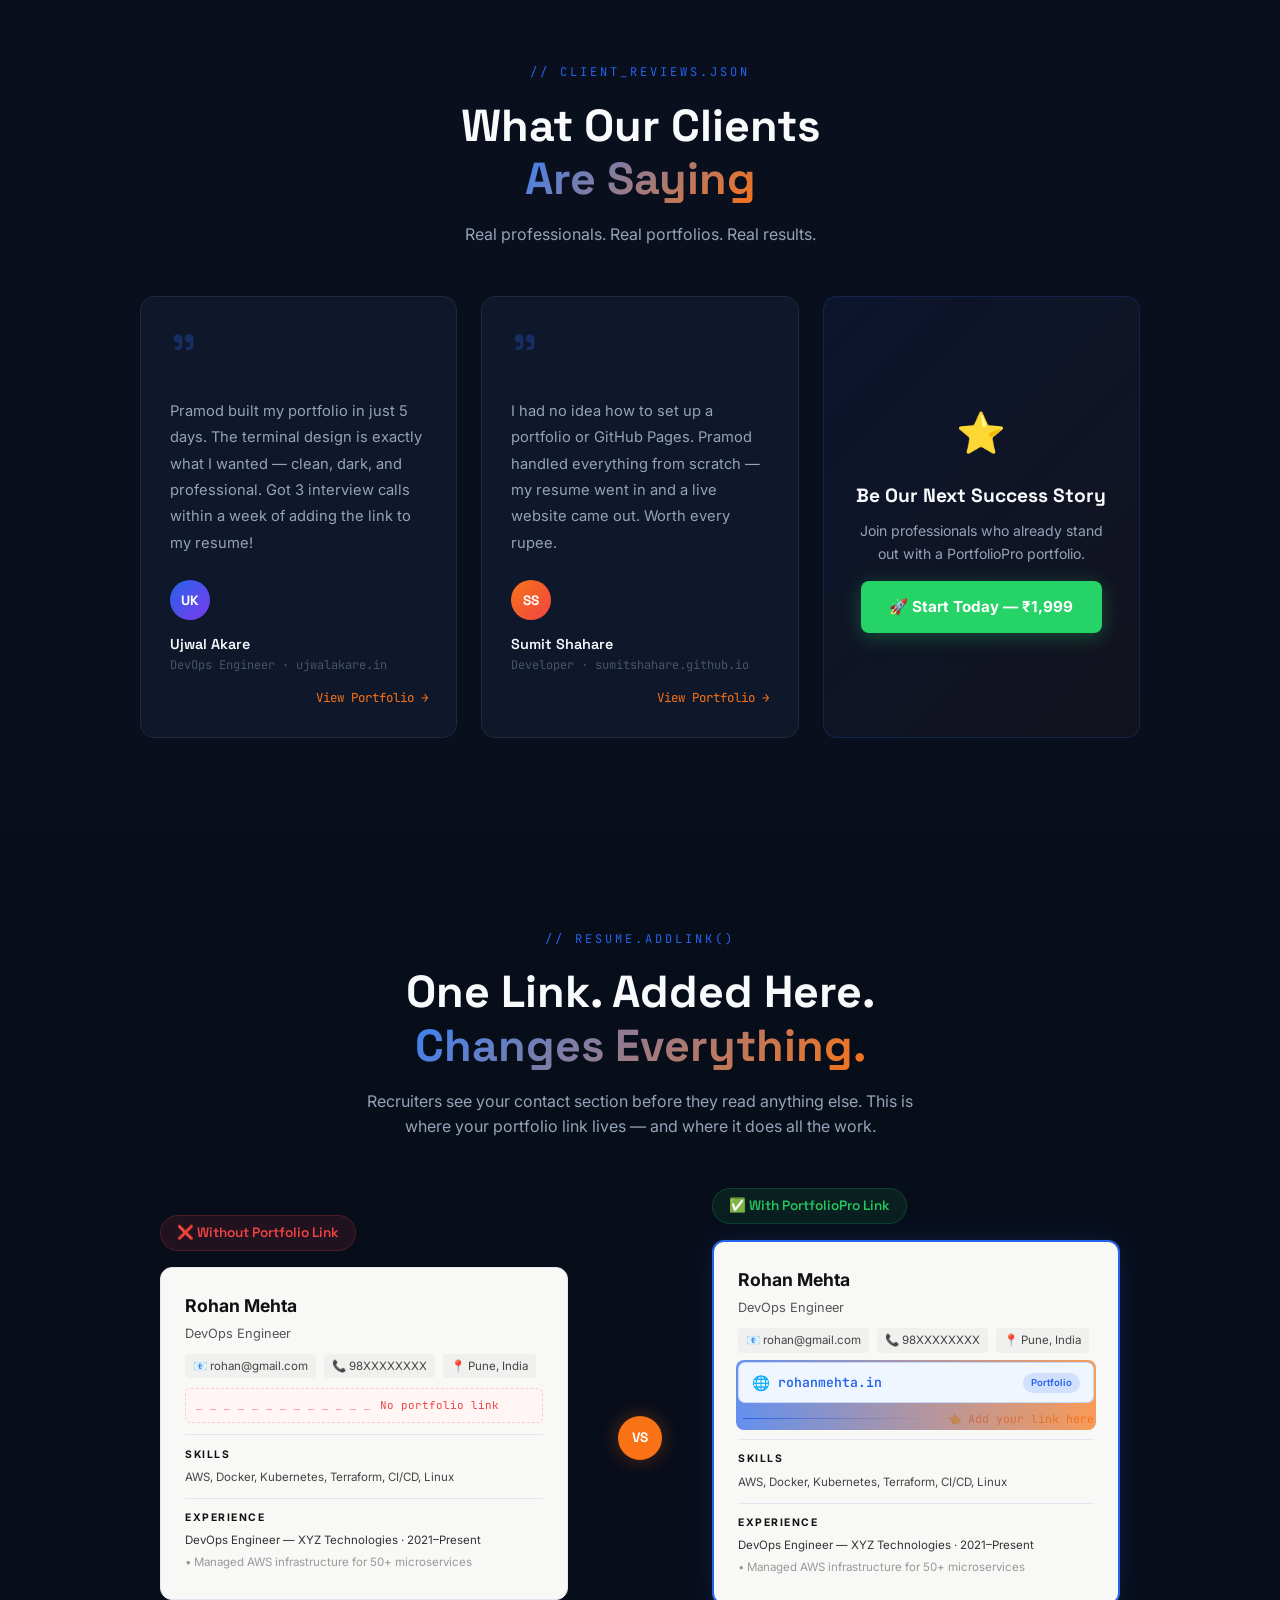
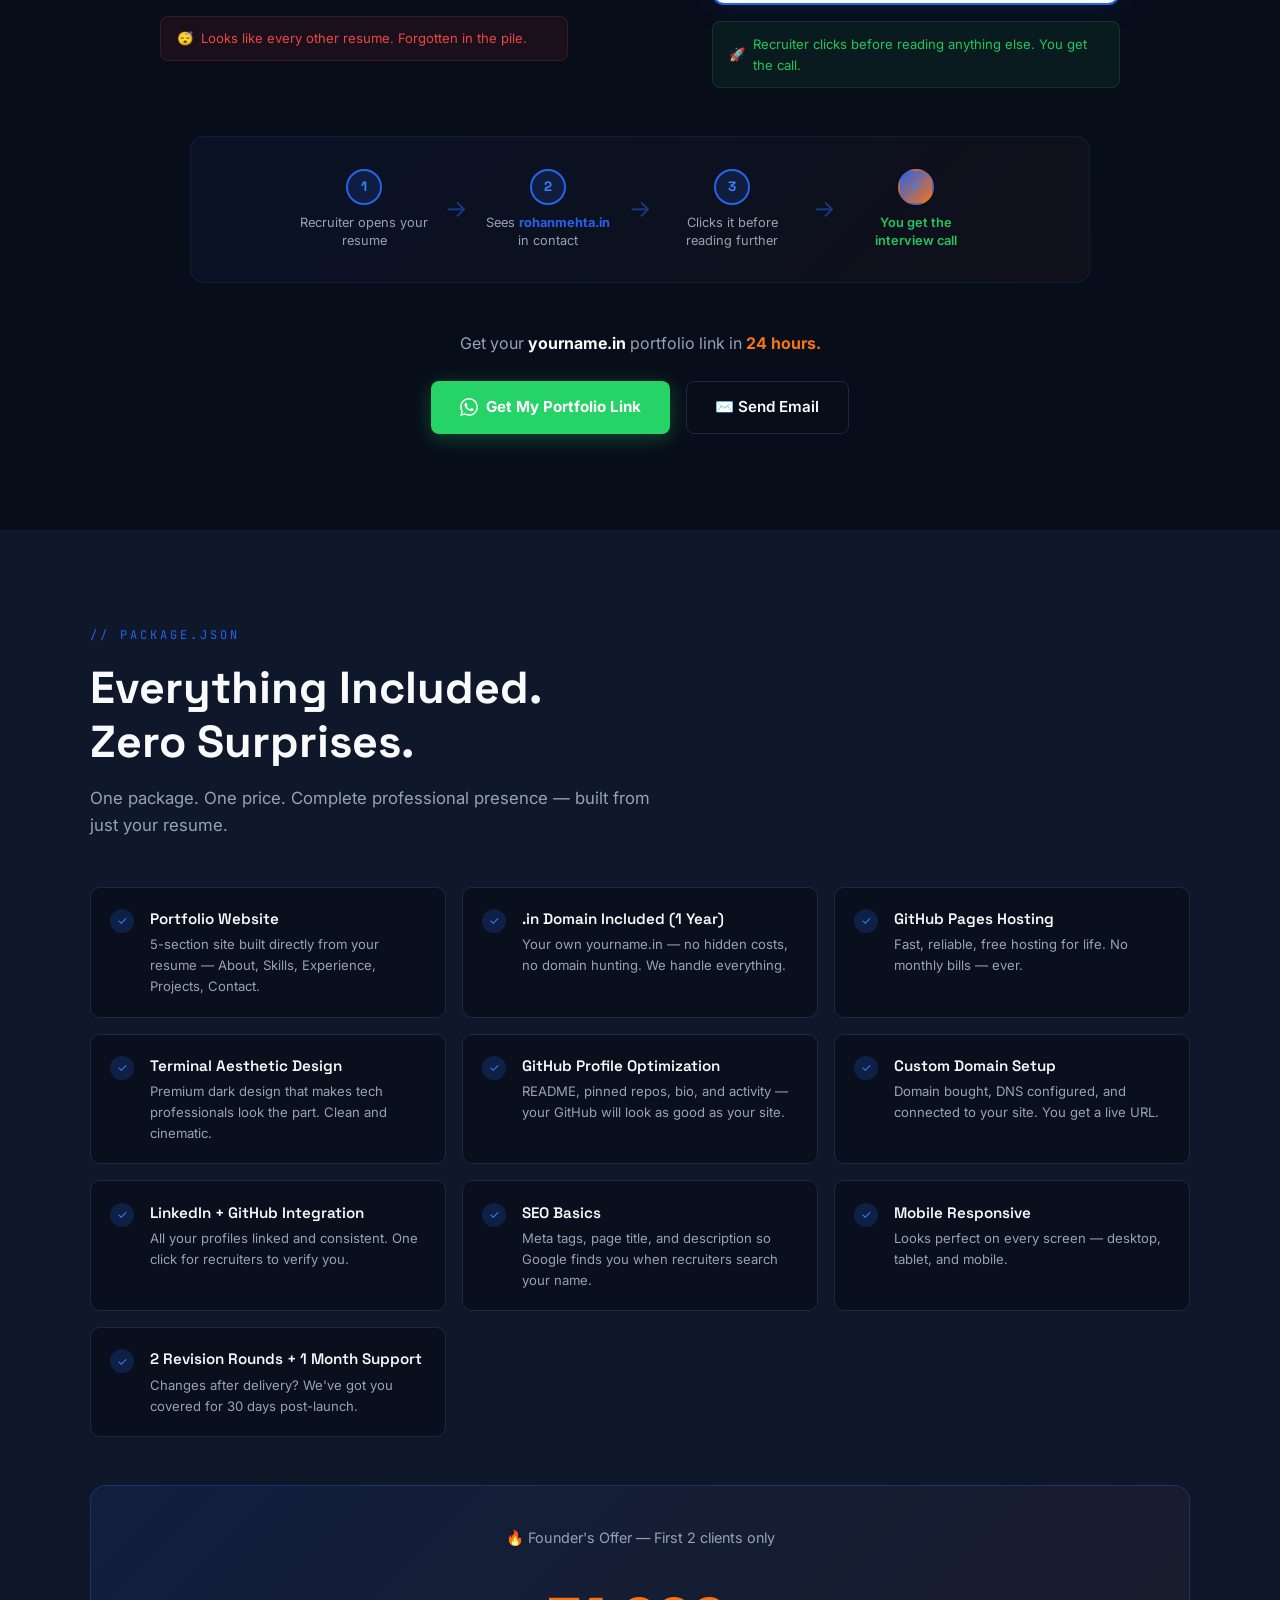
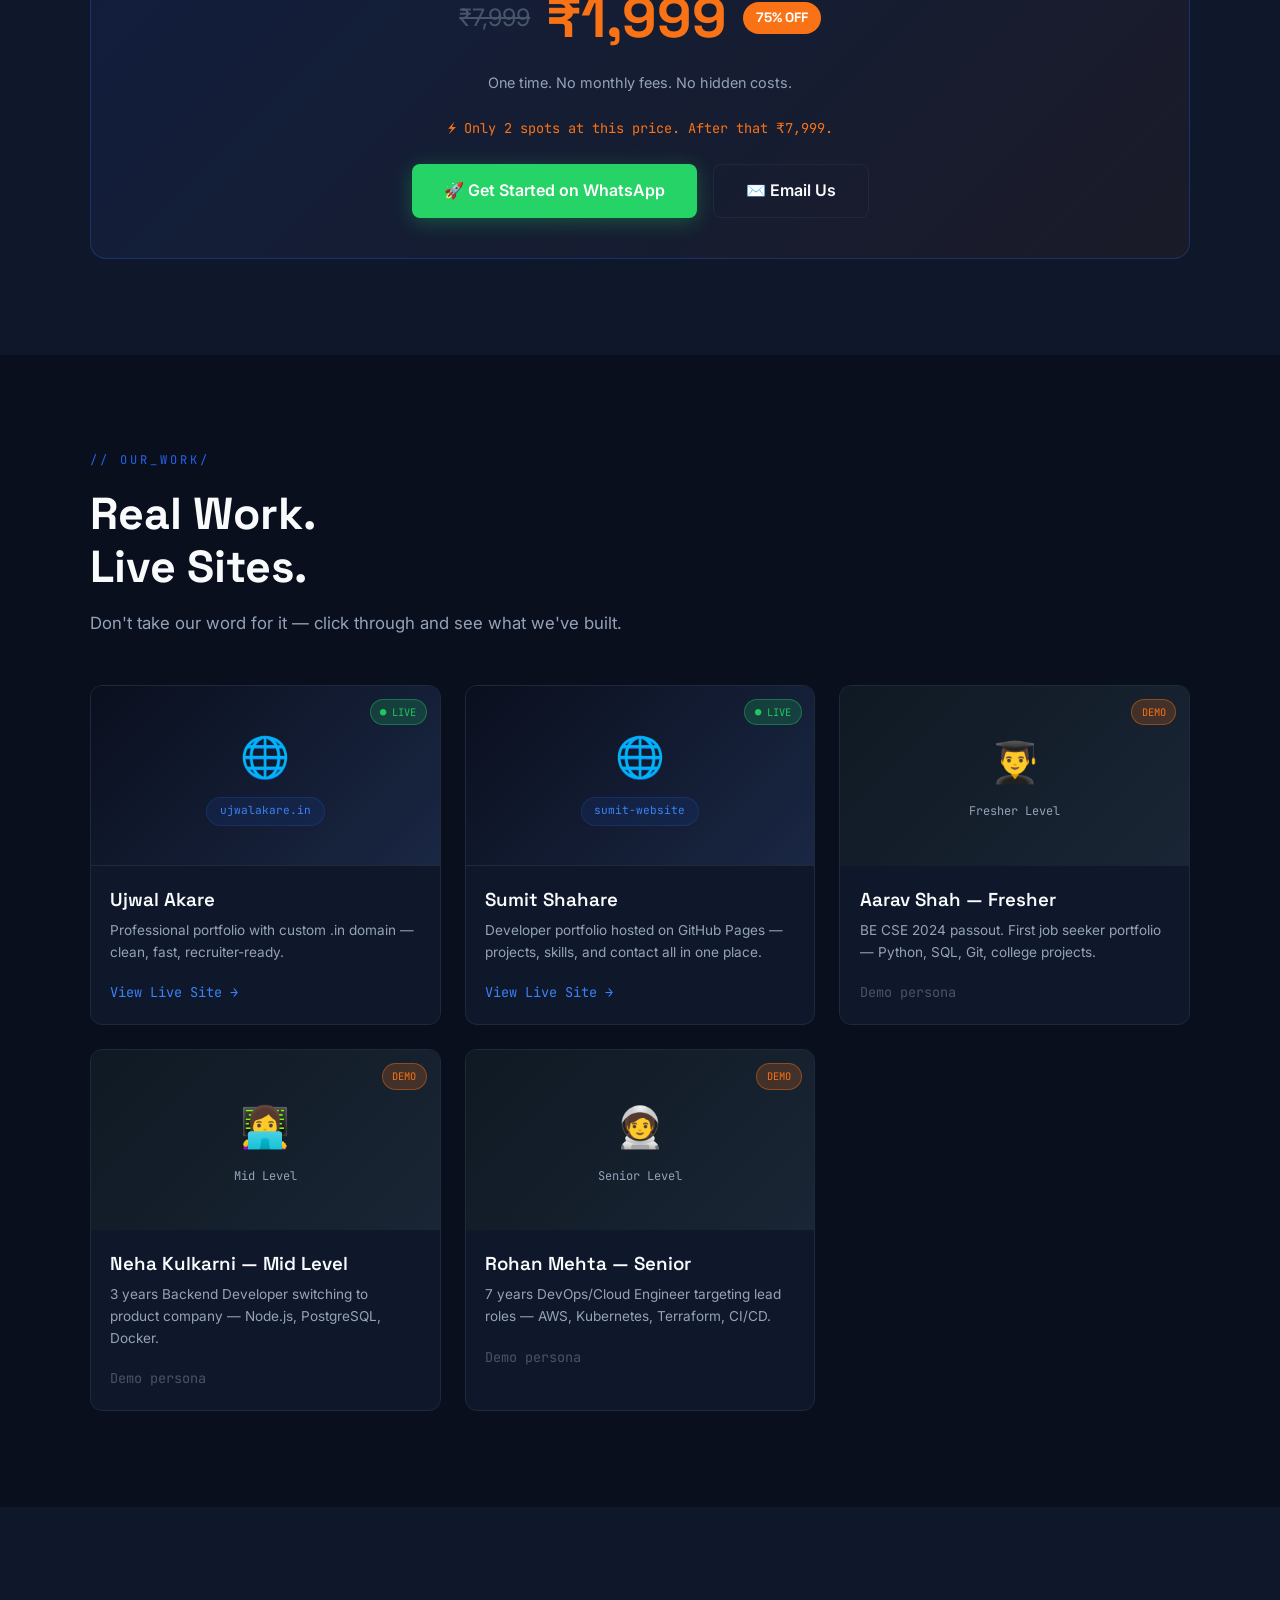
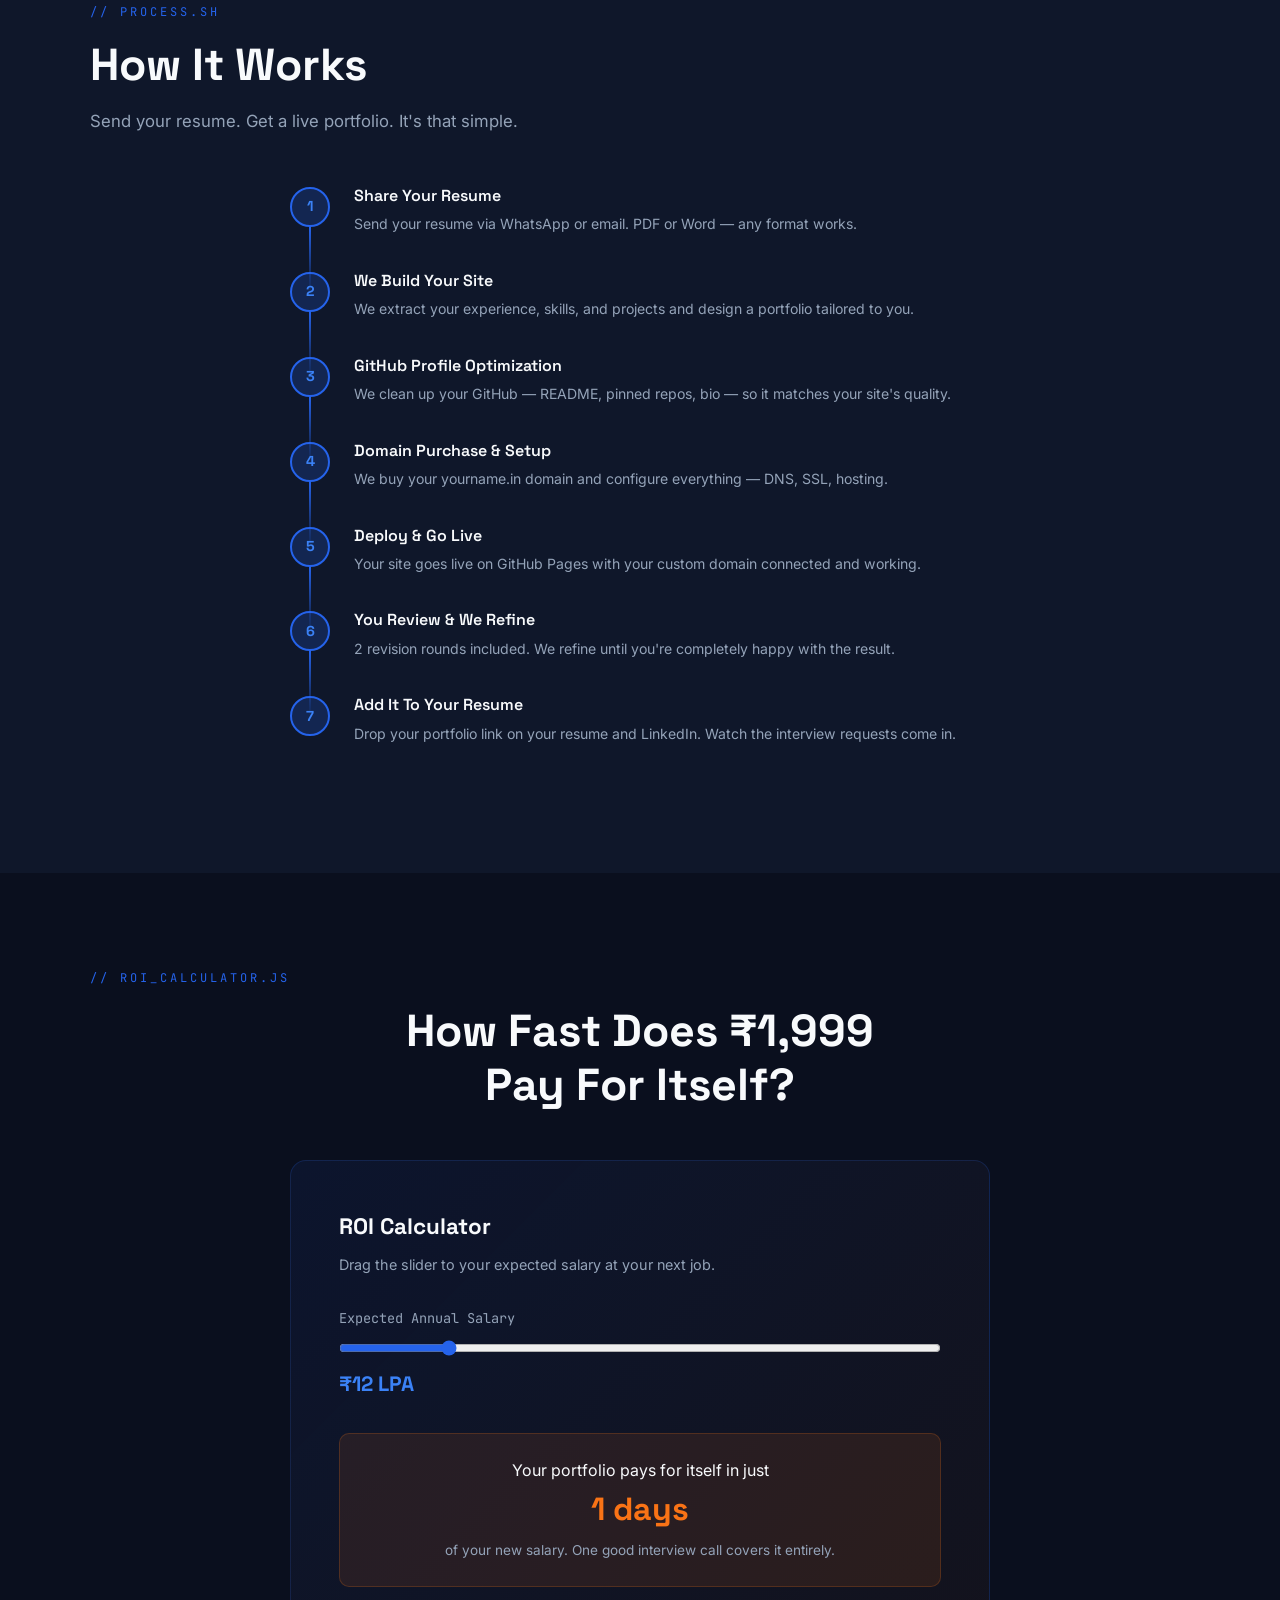
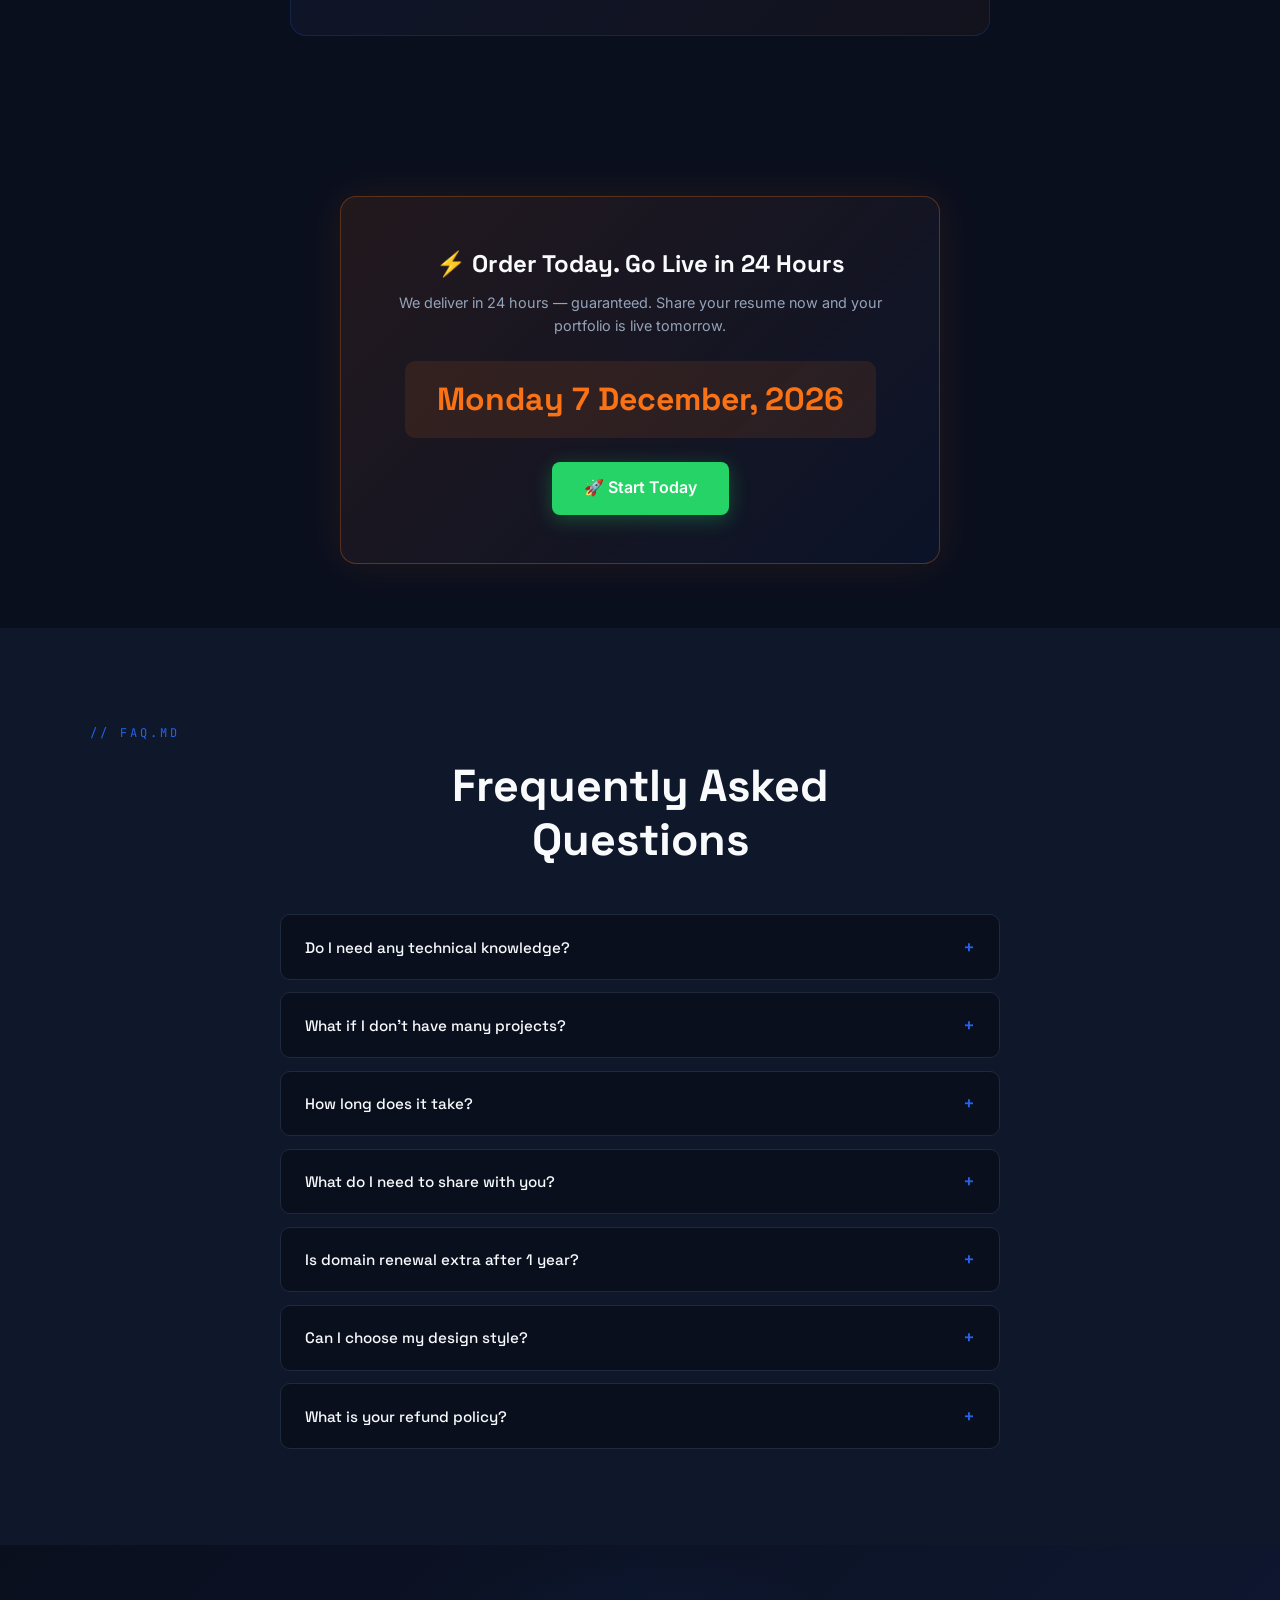
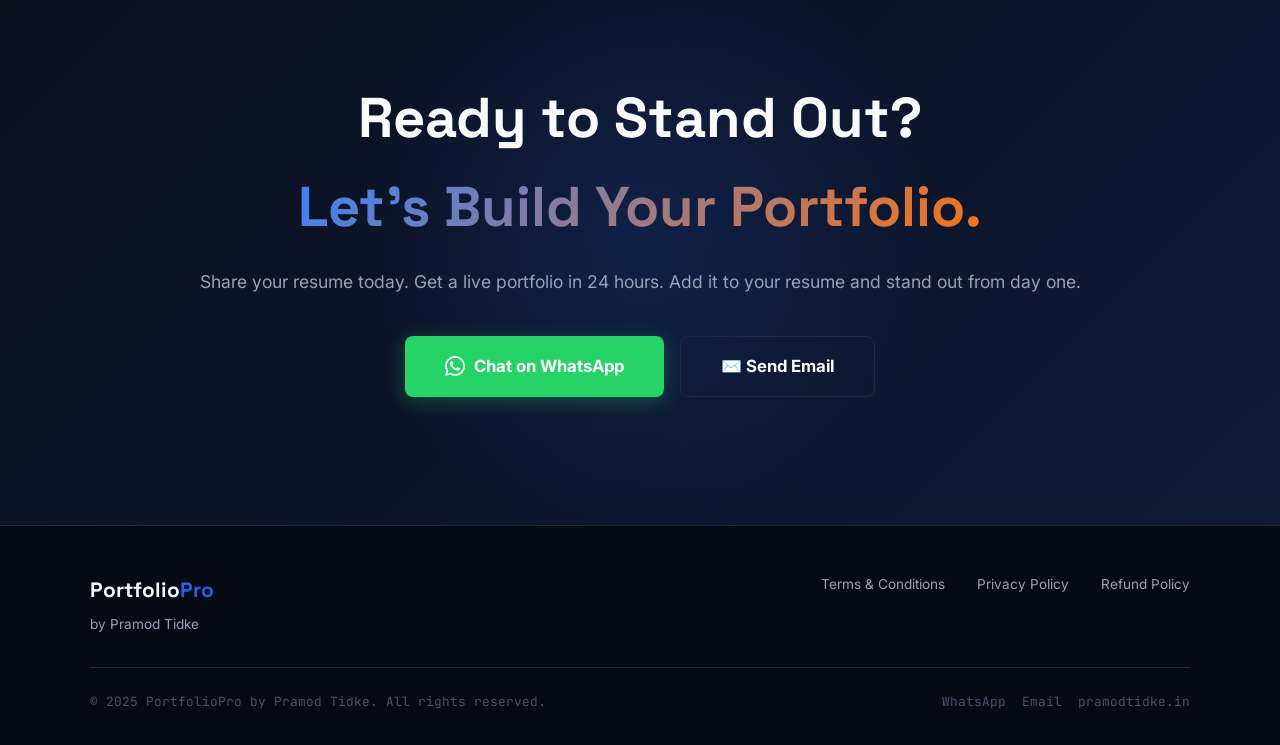
==== commit 74130d78: "founders offer: 1999, 75% off, 24hr countdown" ====
--- a/index.html
+++ b/index.html
@@ -4,10 +4,10 @@
   <meta charset="UTF-8" />
   <meta name="viewport" content="width=device-width, initial-scale=1.0" />
   <title>PortfolioPro by Pramod Tidke — Stand Out. Get Hired.</title>
-  <meta name="description" content="Get a professional portfolio website built from your resume. Includes .in domain, GitHub Pages hosting, GitHub profile optimization. ₹7,999 all inclusive." />
+  <meta name="description" content="Get a professional portfolio website built from your resume. Includes .in domain, GitHub Pages hosting, GitHub profile optimization. ₹1,999 all inclusive." />
   <meta name="keywords" content="portfolio website, resume to portfolio, DevOps portfolio, developer portfolio India, GitHub profile optimization" />
   <meta property="og:title" content="PortfolioPro by Pramod Tidke" />
-  <meta property="og:description" content="Your resume gets 6 seconds. Make them count. Professional portfolio website from ₹7,999." />
+  <meta property="og:description" content="Your resume gets 6 seconds. Make them count. Professional portfolio website from ₹1,999." />
   <meta property="og:type" content="website" />
   <link rel="stylesheet" href="css/style.css" />
 </head>
@@ -20,6 +20,176 @@
 <a id="whatsapp-float" href="https://wa.me/918830376414?text=Hi%20Pramod!%20I'm%20interested%20in%20PortfolioPro.%20Can%20you%20share%20more%20details?" target="_blank" rel="noopener" aria-label="Chat on WhatsApp">
   <svg viewBox="0 0 24 24" xmlns="http://www.w3.org/2000/svg"><path d="M17.472 14.382c-.297-.149-1.758-.867-2.03-.967-.273-.099-.471-.148-.67.15-.197.297-.767.966-.94 1.164-.173.199-.347.223-.644.075-.297-.15-1.255-.463-2.39-1.475-.883-.788-1.48-1.761-1.653-2.059-.173-.297-.018-.458.13-.606.134-.133.298-.347.446-.52.149-.174.198-.298.298-.497.099-.198.05-.371-.025-.52-.075-.149-.669-1.612-.916-2.207-.242-.579-.487-.5-.669-.51-.173-.008-.371-.01-.57-.01-.198 0-.52.074-.792.372-.272.297-1.04 1.016-1.04 2.479 0 1.462 1.065 2.875 1.213 3.074.149.198 2.096 3.2 5.077 4.487.709.306 1.262.489 1.694.625.712.227 1.36.195 1.871.118.571-.085 1.758-.719 2.006-1.413.248-.694.248-1.289.173-1.413-.074-.124-.272-.198-.57-.347m-5.421 7.403h-.004a9.87 9.87 0 01-5.031-1.378l-.361-.214-3.741.982.998-3.648-.235-.374a9.86 9.86 0 01-1.51-5.26c.001-5.45 4.436-9.884 9.888-9.884 2.64 0 5.122 1.03 6.988 2.898a9.825 9.825 0 012.893 6.994c-.003 5.45-4.437 9.884-9.885 9.884m8.413-18.297A11.815 11.815 0 0012.05 0C5.495 0 .16 5.335.157 11.892c0 2.096.547 4.142 1.588 5.945L.057 24l6.305-1.654a11.882 11.882 0 005.683 1.448h.005c6.554 0 11.89-5.335 11.893-11.893a11.821 11.821 0 00-3.48-8.413z"/></svg>
 </a>
+
+<!-- FOUNDER'S OFFER BANNER -->
+<div id="founders-banner">
+  <div class="founders-banner-inner">
+    <span class="founders-fire">🔥</span>
+    <span class="founders-text">
+      <strong>Founder's Offer</strong> — First 2 clients only.
+      <del style="color:rgba(255,255,255,0.4);margin:0 0.3rem;">₹7,999</del>
+      <strong style="color:#FFD700;">₹1,999</strong>
+      <span class="founders-badge">75% OFF</span>
+    </span>
+    <span class="founders-countdown">
+      ⏰ Ends in:
+      <span class="cd-box" id="cd-hours">00</span>:
+      <span class="cd-box" id="cd-mins">00</span>:
+      <span class="cd-box" id="cd-secs">00</span>
+    </span>
+    <a href="https://wa.me/918830376414?text=Hi%20Pramod!%20I%20want%20the%20Founder%27s%20Offer%20at%20%E2%82%B91%2C999!" target="_blank" class="founders-cta">Claim Now →</a>
+  </div>
+</div>
+
+<script>
+// Countdown — 24 hours from first visit, stored in localStorage
+(function() {
+  var key = 'pp_countdown_end';
+  var end = localStorage.getItem(key);
+  if (!end) {
+    end = Date.now() + 24 * 60 * 60 * 1000;
+    localStorage.setItem(key, end);
+  }
+  end = parseInt(end);
+
+  function update() {
+    var now = Date.now();
+    var diff = end - now;
+    if (diff <= 0) {
+      document.getElementById('cd-hours').textContent = '00';
+      document.getElementById('cd-mins').textContent = '00';
+      document.getElementById('cd-secs').textContent = '00';
+      return;
+    }
+    var h = Math.floor(diff / 3600000);
+    var m = Math.floor((diff % 3600000) / 60000);
+    var s = Math.floor((diff % 60000) / 1000);
+    document.getElementById('cd-hours').textContent = String(h).padStart(2,'0');
+    document.getElementById('cd-mins').textContent = String(m).padStart(2,'0');
+    document.getElementById('cd-secs').textContent = String(s).padStart(2,'0');
+    setTimeout(update, 1000);
+  }
+  update();
+})();
+</script>
+
+<style>
+#founders-banner {
+  background: linear-gradient(90deg, #1a0a00, #2d1200, #1a0a00);
+  border-bottom: 1px solid rgba(249,115,22,0.4);
+  padding: 0.65rem 1rem;
+  position: fixed;
+  top: 0; left: 0; right: 0;
+  z-index: 1001;
+  animation: bannerGlow 3s ease infinite;
+}
+
+@keyframes bannerGlow {
+  0%, 100% { box-shadow: 0 2px 20px rgba(249,115,22,0.2); }
+  50% { box-shadow: 0 2px 30px rgba(249,115,22,0.4); }
+}
+
+.founders-banner-inner {
+  display: flex;
+  align-items: center;
+  justify-content: center;
+  gap: 0.8rem;
+  flex-wrap: wrap;
+  max-width: 1100px;
+  margin: 0 auto;
+}
+
+.founders-fire { font-size: 1rem; animation: shake 1s infinite; }
+@keyframes shake {
+  0%, 100% { transform: rotate(-5deg); }
+  50% { transform: rotate(5deg); }
+}
+
+.founders-text {
+  font-family: 'Space Grotesk', sans-serif;
+  font-size: 0.88rem;
+  color: #F8FAFC;
+}
+
+.founders-badge {
+  background: #F97316;
+  color: white;
+  font-size: 0.7rem;
+  font-weight: 700;
+  padding: 0.15rem 0.5rem;
+  border-radius: 100px;
+  margin-left: 0.3rem;
+  font-family: 'Space Grotesk', sans-serif;
+  animation: badgePop 1.5s ease infinite;
+}
+
+@keyframes badgePop {
+  0%, 100% { transform: scale(1); }
+  50% { transform: scale(1.08); }
+}
+
+.founders-spots {
+  font-family: 'JetBrains Mono', monospace;
+  font-size: 0.75rem;
+  color: #F97316;
+}
+
+.founders-cta {
+  background: #F97316;
+  color: white;
+  padding: 0.3rem 0.9rem;
+  border-radius: 100px;
+  font-size: 0.8rem;
+  font-weight: 700;
+  text-decoration: none;
+  font-family: 'Space Grotesk', sans-serif;
+  transition: all 0.2s;
+  white-space: nowrap;
+}
+.founders-cta:hover { background: #ea6c0a; transform: scale(1.04); }
+
+.founders-countdown {
+  font-family: 'JetBrains Mono', monospace;
+  font-size: 0.78rem;
+  color: #FFD700;
+  display: flex;
+  align-items: center;
+  gap: 0.2rem;
+  white-space: nowrap;
+}
+
+.cd-box {
+  background: rgba(255,215,0,0.15);
+  border: 1px solid rgba(255,215,0,0.3);
+  color: #FFD700;
+  padding: 0.1rem 0.35rem;
+  border-radius: 4px;
+  font-weight: 700;
+  font-size: 0.82rem;
+  min-width: 26px;
+  text-align: center;
+  animation: cdPulse 1s ease infinite;
+}
+
+@keyframes cdPulse {
+  0%, 100% { box-shadow: 0 0 0 0 rgba(255,215,0,0.3); }
+  50% { box-shadow: 0 0 8px 2px rgba(255,215,0,0.15); }
+}
+
+@media (max-width: 768px) {
+  .founders-countdown { display: none; }
+}
+
+/* Push nav down to account for banner */
+nav { top: 40px !important; }
+#hero { padding-top: 10rem !important; }
+
+@media (max-width: 768px) {
+  .founders-spots { display: none; }
+  nav { top: 38px !important; }
+  #hero { padding-top: 11rem !important; }
+}
+</style>
 
 <!-- NAV -->
 <nav>
@@ -59,15 +229,18 @@
       </a>
     </div>
     <div class="hero-price-tag">
-      <span>Everything included, starting at just</span>
-      <del style="color:#475569;font-size:1rem;">₹12,999</del>
-      <strong>₹7,999</strong>
-      <div style="font-size:0.8rem;color:#64748B;margin-top:0.3rem;">Student or referral discount? <a href="https://wa.me/918830376414" target="_blank" style="color:#2563EB;">Chat with us.</a></div>
+      <span>Founder's Offer — First 2 clients only</span>
+      <div style="display:flex;align-items:center;justify-content:center;gap:0.8rem;margin-top:0.3rem;flex-wrap:wrap;">
+        <del style="color:#475569;font-size:1.3rem;">₹7,999</del>
+        <strong style="font-size:2rem;">₹1,999</strong>
+        <span style="background:#F97316;color:white;font-size:0.75rem;font-weight:700;padding:0.2rem 0.6rem;border-radius:100px;font-family:'Space Grotesk',sans-serif;">75% OFF</span>
+      </div>
+      <div style="font-size:0.8rem;color:#F97316;margin-top:0.4rem;font-family:'JetBrains Mono',monospace;">⚡ Only 2 spots at this price. Ever.</div>
     </div>
     <div class="hero-stats">
       <div class="stat">
-        <div class="stat-num">7</div>
-        <div class="stat-label">Day Delivery</div>
+        <div class="stat-num">24</div>
+        <div class="stat-label">Hour Delivery</div>
       </div>
       <div class="stat">
         <div class="stat-num">100%</div>
@@ -210,6 +383,877 @@
   </div>
 </section>
 
+<!-- TRANSFORM SECTION -->
+<section id="transform" style="background:#060d1f;padding:6rem 2rem;overflow:hidden;">
+  <div class="container">
+    <span class="section-label reveal" style="display:block;text-align:center;">// magic.transform()</span>
+    <h2 class="section-title reveal" style="text-align:center;margin-bottom:0.5rem;">Watch Your Resume<br><span class="gradient-text">Become a Portfolio</span></h2>
+    <p style="text-align:center;color:#94A3B8;font-size:1rem;margin-bottom:3rem;" class="reveal">Click the button. See the magic. This is exactly what we do for you.</p>
+
+    <!-- Transform Stage -->
+    <div class="tx-stage reveal">
+
+      <!-- Resume Card -->
+      <div class="tx-card tx-resume" id="tx-resume">
+        <div class="tx-bar">
+          <div class="tx-dots"><span class="d-red"></span><span class="d-yellow"></span><span class="d-green"></span></div>
+          <span class="tx-filename">📄 resume.pdf</span>
+          <span class="tx-badge-boring">Plain & Generic</span>
+        </div>
+        <div class="tx-resume-body">
+          <div class="tx-resume-header">
+            <div class="tx-resume-avatar"></div>
+            <div>
+              <div class="tx-resume-name">Rohan Mehta</div>
+              <div class="tx-resume-role">DevOps Engineer</div>
+              <div class="tx-resume-contact">rohan@gmail.com • 98XXXXXXXX • Pune</div>
+            </div>
+          </div>
+          <div class="tx-hr"></div>
+          <div class="tx-resume-section">SKILLS</div>
+          <div class="tx-resume-text">AWS, Docker, Kubernetes, Terraform, CI/CD, Linux, Jenkins, Git</div>
+          <div class="tx-hr"></div>
+          <div class="tx-resume-section">EXPERIENCE</div>
+          <div class="tx-resume-job">DevOps Engineer — XYZ Technologies</div>
+          <div class="tx-resume-date">Jan 2021 – Present</div>
+          <div class="tx-resume-text">• Managed AWS infrastructure for 50+ microservices</div>
+          <div class="tx-resume-text">• Reduced deployment time by 60% using CI/CD pipelines</div>
+          <div class="tx-resume-text">• Kubernetes cluster for container orchestration</div>
+          <div class="tx-hr"></div>
+          <div class="tx-resume-section">EDUCATION</div>
+          <div class="tx-resume-job">B.E. Computer Science — RTMNU, Nagpur · 2021</div>
+          <div class="tx-hr"></div>
+          <div class="tx-resume-section">CERTIFICATIONS</div>
+          <div class="tx-resume-text">AWS Solutions Architect Associate • CKA</div>
+        </div>
+      </div>
+
+      <!-- Middle -->
+      <div class="tx-mid">
+        <div class="tx-arrow-wrap">
+          <div class="tx-arrow-line" id="tx-arrow-line"></div>
+          <svg class="tx-arrow-icon" id="tx-arrow-icon" width="36" height="36" viewBox="0 0 24 24" fill="none" stroke="#2563EB" stroke-width="2.5" stroke-linecap="round" stroke-linejoin="round">
+            <path d="M5 12h14M12 5l7 7-7 7"/>
+          </svg>
+        </div>
+        <button class="tx-btn" id="tx-btn" onclick="txGo()">
+          <span class="tx-btn-icon">✨</span>
+          <span id="tx-btn-label">Transform Now</span>
+        </button>
+        <div class="tx-powered">powered by PortfolioPro</div>
+      </div>
+
+      <!-- Portfolio Card -->
+      <div class="tx-card tx-portfolio" id="tx-portfolio">
+        <div class="tx-bar tx-bar-portfolio">
+          <div class="tx-dots"><span class="d-red"></span><span class="d-yellow"></span><span class="d-green"></span></div>
+          <span class="tx-filename" style="color:#3B82F6;">🌐 rohanmehta.in</span>
+          <span class="tx-badge-live" id="tx-live-badge">● LIVE</span>
+        </div>
+        <div class="tx-portfolio-body" id="tx-portfolio-body">
+
+          <!-- Locked overlay -->
+          <div class="tx-locked" id="tx-locked">
+            <div class="tx-lock-icon">🔒</div>
+            <div class="tx-lock-text">Click Transform to unlock</div>
+          </div>
+
+          <!-- Portfolio content (hidden until transform) -->
+          <div class="tx-portfolio-content" id="tx-portfolio-content">
+            <div class="tx-p-hero tx-anim-1">
+              <div class="tx-p-avatar">RM</div>
+              <div>
+                <div class="tx-p-cmd"><span style="color:#2563EB;font-family:'JetBrains Mono',monospace;font-size:0.72rem;">$ </span><span style="color:#94A3B8;font-family:'JetBrains Mono',monospace;font-size:0.72rem;">whoami</span></div>
+                <div class="tx-p-name">Rohan Mehta</div>
+                <div class="tx-p-role">Senior DevOps Engineer</div>
+                <div class="tx-p-links">
+                  <span class="tx-p-link">🌐 rohanmehta.in</span>
+                  <span class="tx-p-link tx-p-link-o">🐙 GitHub</span>
+                  <span class="tx-p-link">💼 LinkedIn</span>
+                </div>
+              </div>
+            </div>
+
+            <div class="tx-p-block tx-anim-2">
+              <div class="tx-p-cmd-label">$ skills --list</div>
+              <div class="tx-p-tags">
+                <span class="tx-tag">AWS</span><span class="tx-tag">Docker</span><span class="tx-tag">Kubernetes</span><span class="tx-tag">Terraform</span><span class="tx-tag tx-tag-o">CI/CD</span><span class="tx-tag tx-tag-o">Linux</span><span class="tx-tag">Jenkins</span><span class="tx-tag">Git</span>
+              </div>
+            </div>
+
+            <div class="tx-p-block tx-anim-3">
+              <div class="tx-p-cmd-label">$ experience --show</div>
+              <div class="tx-p-exp">
+                <div class="tx-p-exp-role">DevOps Engineer</div>
+                <div class="tx-p-exp-co">XYZ Technologies · Jan 2021 – Present</div>
+                <div class="tx-p-exp-pt">↳ AWS infrastructure for 50+ microservices</div>
+                <div class="tx-p-exp-pt">↳ 60% faster deployments via CI/CD</div>
+                <div class="tx-p-exp-pt">↳ Kubernetes cluster orchestration</div>
+              </div>
+            </div>
+
+            <div class="tx-p-block tx-anim-4">
+              <div class="tx-p-cmd-label">$ certifications</div>
+              <div class="tx-p-certs">
+                <span class="tx-cert">🏆 AWS SAA</span>
+                <span class="tx-cert">🏆 CKA</span>
+              </div>
+            </div>
+
+            <div class="tx-p-success tx-anim-5">🚀 Recruiter-ready. Standing out already!</div>
+          </div>
+        </div>
+      </div>
+    </div>
+
+    <!-- Progress bar -->
+    <div class="tx-progress-wrap reveal" id="tx-progress-wrap" style="display:none;">
+      <div class="tx-progress-bar" id="tx-progress-bar"></div>
+      <div class="tx-progress-label" id="tx-progress-label">Building your portfolio...</div>
+    </div>
+
+    <!-- Reset -->
+    <div style="text-align:center;margin-top:1.5rem;">
+      <button class="tx-reset-btn" id="tx-reset" onclick="txReset()" style="display:none;">↩ Try Again</button>
+    </div>
+
+    <!-- Bottom CTA -->
+    <div class="tx-bottom-cta reveal">
+      <div class="tx-bottom-cta-inner">
+        <div class="tx-bottom-cta-text">
+          <h3>This is exactly what we build for you.</h3>
+          <p>Send your resume. We handle everything. Live in 24 hours.</p>
+        </div>
+        <div class="tx-bottom-cta-btns">
+          <a href="https://wa.me/918830376414?text=Hi%20Pramod!%20I%20just%20saw%20the%20demo%20and%20I%20want%20my%20portfolio%20built!%20Here%20is%20my%20resume." target="_blank" class="tx-cta-wa">
+            <svg width="18" height="18" viewBox="0 0 24 24" fill="white"><path d="M17.472 14.382c-.297-.149-1.758-.867-2.03-.967-.273-.099-.471-.148-.67.15-.197.297-.767.966-.94 1.164-.173.199-.347.223-.644.075-.297-.15-1.255-.463-2.39-1.475-.883-.788-1.48-1.761-1.653-2.059-.173-.297-.018-.458.13-.606.134-.133.298-.347.446-.52.149-.174.198-.298.298-.497.099-.198.05-.371-.025-.52-.075-.149-.669-1.612-.916-2.207-.242-.579-.487-.5-.669-.51-.173-.008-.371-.01-.57-.01-.198 0-.52.074-.792.372-.272.297-1.04 1.016-1.04 2.479 0 1.462 1.065 2.875 1.213 3.074.149.198 2.096 3.2 5.077 4.487.709.306 1.262.489 1.694.625.712.227 1.36.195 1.871.118.571-.085 1.758-.719 2.006-1.413.248-.694.248-1.289.173-1.413-.074-.124-.272-.198-.57-.347m-5.421 7.403h-.004a9.87 9.87 0 01-5.031-1.378l-.361-.214-3.741.982.998-3.648-.235-.374a9.86 9.86 0 01-1.51-5.26c.001-5.45 4.436-9.884 9.888-9.884 2.64 0 5.122 1.03 6.988 2.898a9.825 9.825 0 012.893 6.994c-.003 5.45-4.437 9.884-9.885 9.884m8.413-18.297A11.815 11.815 0 0012.05 0C5.495 0 .16 5.335.157 11.892c0 2.096.547 4.142 1.588 5.945L.057 24l6.305-1.654a11.882 11.882 0 005.683 1.448h.005c6.554 0 11.89-5.335 11.893-11.893a11.821 11.821 0 00-3.48-8.413z"/></svg>
+            Get Mine on WhatsApp
+          </a>
+          <a href="mailto:pramodtidkework@gmail.com?subject=I want my Portfolio built!&body=Hi Pramod! I just saw the demo and I want my portfolio built. Here is my resume." class="tx-cta-email">✉️ Email My Resume</a>
+        </div>
+      </div>
+    </div>
+  </div>
+</section>
+
+<!-- TESTIMONIALS SECTION -->
+<section id="testimonials" style="background:#0A0F1E;padding:6rem 2rem;">
+  <div class="container">
+    <span class="section-label reveal" style="display:block;text-align:center;">// client_reviews.json</span>
+    <h2 class="section-title reveal" style="text-align:center;">What Our Clients<br><span class="gradient-text">Are Saying</span></h2>
+    <p style="text-align:center;color:#94A3B8;margin-bottom:3rem;" class="reveal">Real professionals. Real portfolios. Real results.</p>
+
+    <div class="testi-grid">
+      <div class="testi-card reveal">
+        <div class="testi-quote">"</div>
+        <p class="testi-text">Pramod built my portfolio in just 5 days. The terminal design is exactly what I wanted — clean, dark, and professional. Got 3 interview calls within a week of adding the link to my resume!</p>
+        <div class="testi-author">
+          <div class="testi-avatar" style="background:linear-gradient(135deg,#2563EB,#7C3AED);">UK</div>
+          <div>
+            <div class="testi-name">Ujwal Akare</div>
+            <div class="testi-role">DevOps Engineer · ujwalakare.in</div>
+          </div>
+          <a href="https://ujwalakare.in" target="_blank" class="testi-link">View Portfolio →</a>
+        </div>
+      </div>
+
+      <div class="testi-card reveal">
+        <div class="testi-quote">"</div>
+        <p class="testi-text">I had no idea how to set up a portfolio or GitHub Pages. Pramod handled everything from scratch — my resume went in and a live website came out. Worth every rupee.</p>
+        <div class="testi-author">
+          <div class="testi-avatar" style="background:linear-gradient(135deg,#F97316,#EF4444);">SS</div>
+          <div>
+            <div class="testi-name">Sumit Shahare</div>
+            <div class="testi-role">Developer · sumitshahare.github.io</div>
+          </div>
+          <a href="https://sumitshahare.github.io/sumit-website/" target="_blank" class="testi-link">View Portfolio →</a>
+        </div>
+      </div>
+
+      <div class="testi-card testi-cta-card reveal">
+        <div class="testi-cta-content">
+          <div class="testi-cta-icon">⭐</div>
+          <h3>Be Our Next Success Story</h3>
+          <p>Join professionals who already stand out with a PortfolioPro portfolio.</p>
+          <a href="https://wa.me/918830376414?text=Hi%20Pramod!%20I%20want%20to%20be%20your%20next%20success%20story.%20Can%20we%20discuss?" target="_blank" class="tx-cta-wa" style="display:inline-flex;margin-top:1rem;">
+            🚀 Start Today — ₹1,999
+          </a>
+        </div>
+      </div>
+    </div>
+  </div>
+</section>
+
+<style>
+/* ===== TRANSFORM SECTION ===== */
+.tx-stage {
+  display: grid;
+  grid-template-columns: 1fr 140px 1fr;
+  gap: 1.5rem;
+  align-items: center;
+  max-width: 1000px;
+  margin: 0 auto 2rem;
+}
+
+.tx-card {
+  border-radius: 14px;
+  overflow: hidden;
+  border: 1px solid #1E293B;
+  min-height: 440px;
+  transition: all 0.6s cubic-bezier(0.4,0,0.2,1);
+}
+
+.tx-bar {
+  display: flex;
+  align-items: center;
+  gap: 0.6rem;
+  padding: 0.75rem 1rem;
+  background: #1a2332;
+  border-bottom: 1px solid #1E293B;
+}
+
+.tx-bar-portfolio { background: rgba(37,99,235,0.12); border-bottom-color: rgba(37,99,235,0.2); }
+
+.tx-dots { display: flex; gap: 5px; }
+.d-red { width:10px;height:10px;border-radius:50%;background:#ef4444; }
+.d-yellow { width:10px;height:10px;border-radius:50%;background:#f59e0b; }
+.d-green { width:10px;height:10px;border-radius:50%;background:#22c55e; }
+
+.tx-filename { font-family:'JetBrains Mono',monospace;font-size:0.72rem;color:#64748B;flex:1; }
+.tx-badge-boring { font-size:0.65rem;background:#1a1a1a;color:#ef4444;border:1px solid rgba(239,68,68,0.3);padding:0.15rem 0.5rem;border-radius:100px; }
+.tx-badge-live { font-size:0.65rem;color:#22c55e;font-family:'JetBrains Mono',monospace;animation:pulse 2s infinite; }
+
+/* Resume body */
+.tx-resume { background:#fefefe; }
+.tx-resume-body { padding:1.2rem;background:#fafaf8;min-height:390px; }
+.tx-resume-header { display:flex;gap:0.8rem;margin-bottom:0.8rem;align-items:flex-start; }
+.tx-resume-avatar { width:44px;height:44px;background:#e2e8f0;border-radius:4px;flex-shrink:0; }
+.tx-resume-name { font-size:1rem;font-weight:700;color:#111;font-family:'Inter',sans-serif; }
+.tx-resume-role { font-size:0.75rem;color:#555;font-family:'Inter',sans-serif; }
+.tx-resume-contact { font-size:0.65rem;color:#888;font-family:'Inter',sans-serif;margin-top:0.2rem; }
+.tx-hr { height:1px;background:#ddd;margin:0.6rem 0; }
+.tx-resume-section { font-size:0.65rem;font-weight:700;color:#111;letter-spacing:1.5px;text-transform:uppercase;margin-bottom:0.3rem;font-family:'Inter',sans-serif; }
+.tx-resume-job { font-size:0.75rem;font-weight:600;color:#222;font-family:'Inter',sans-serif; }
+.tx-resume-date { font-size:0.65rem;color:#888;margin-bottom:0.2rem;font-family:'Inter',sans-serif; }
+.tx-resume-text { font-size:0.7rem;color:#444;margin-bottom:0.15rem;font-family:'Inter',sans-serif; }
+
+/* Middle */
+.tx-mid { display:flex;flex-direction:column;align-items:center;gap:1.2rem; }
+
+.tx-arrow-wrap { display:flex;flex-direction:column;align-items:center;gap:0.4rem; }
+.tx-arrow-line {
+  width:2px;height:0;background:linear-gradient(180deg,#2563EB,#F97316);
+  transition:height 0.8s ease;border-radius:2px;
+}
+.tx-arrow-line.active { height:40px; }
+.tx-arrow-icon { animation:bounceX 1.5s infinite; }
+@keyframes bounceX { 0%,100%{transform:translateX(0)} 50%{transform:translateX(5px)} }
+
+.tx-btn {
+  background:linear-gradient(135deg,#2563EB,#7C3AED);
+  color:white;
+  border:none;
+  padding:1rem 1.4rem;
+  border-radius:12px;
+  font-family:'Space Grotesk',sans-serif;
+  font-size:0.95rem;
+  font-weight:700;
+  cursor:pointer;
+  transition:all 0.3s;
+  box-shadow:0 4px 24px rgba(37,99,235,0.4);
+  white-space:nowrap;
+  display:flex;
+  flex-direction:column;
+  align-items:center;
+  gap:0.3rem;
+  width:130px;
+}
+.tx-btn:hover { transform:scale(1.06);box-shadow:0 8px 32px rgba(37,99,235,0.6); }
+.tx-btn:disabled { opacity:0.7;cursor:not-allowed;transform:none; }
+.tx-btn-icon { font-size:1.4rem; }
+.tx-powered { font-family:'JetBrains Mono',monospace;font-size:0.6rem;color:#334155;text-align:center; }
+
+/* Portfolio card */
+.tx-portfolio { background:#0A0F1E;border-color:#1E293B;position:relative; }
+.tx-portfolio-body { padding:1.2rem;min-height:390px;position:relative; }
+
+.tx-locked {
+  position:absolute;inset:0;
+  display:flex;flex-direction:column;align-items:center;justify-content:center;
+  background:rgba(10,15,30,0.92);
+  z-index:10;
+  transition:all 0.5s ease;
+  border-radius:0 0 14px 14px;
+}
+.tx-lock-icon { font-size:2.5rem;margin-bottom:0.8rem;opacity:0.5; }
+.tx-lock-text { color:#475569;font-family:'JetBrains Mono',monospace;font-size:0.8rem; }
+
+.tx-locked.hidden { opacity:0;pointer-events:none; }
+
+.tx-portfolio-content { opacity:0;transition:opacity 0.3s; }
+.tx-portfolio-content.visible { opacity:1; }
+
+/* Portfolio content styles */
+.tx-p-hero { display:flex;gap:0.8rem;align-items:flex-start;margin-bottom:1rem; }
+.tx-p-avatar { width:44px;height:44px;background:linear-gradient(135deg,#2563EB,#F97316);border-radius:50%;display:flex;align-items:center;justify-content:center;font-family:'Space Grotesk',sans-serif;font-weight:700;font-size:0.85rem;color:white;flex-shrink:0; }
+.tx-p-cmd { margin-bottom:0.2rem; }
+.tx-p-name { font-family:'Space Grotesk',sans-serif;font-size:1rem;font-weight:700;color:#F8FAFC; }
+.tx-p-role { font-size:0.75rem;color:#94A3B8;margin-bottom:0.4rem; }
+.tx-p-links { display:flex;gap:0.4rem;flex-wrap:wrap; }
+.tx-p-link { font-size:0.62rem;color:#F97316;background:rgba(249,115,22,0.1);border:1px solid rgba(249,115,22,0.2);padding:0.15rem 0.45rem;border-radius:100px;font-family:'JetBrains Mono',monospace; }
+.tx-p-link-o { color:#3B82F6;background:rgba(37,99,235,0.1);border-color:rgba(37,99,235,0.2); }
+
+.tx-p-block { margin-bottom:0.9rem; }
+.tx-p-cmd-label { font-family:'JetBrains Mono',monospace;font-size:0.68rem;color:#2563EB;margin-bottom:0.4rem; }
+
+.tx-p-tags { display:flex;flex-wrap:wrap;gap:0.3rem; }
+.tx-tag { background:rgba(37,99,235,0.15);border:1px solid rgba(37,99,235,0.3);color:#3B82F6;padding:0.18rem 0.55rem;border-radius:100px;font-size:0.65rem;font-family:'JetBrains Mono',monospace; }
+.tx-tag-o { background:rgba(249,115,22,0.15);border-color:rgba(249,115,22,0.3);color:#F97316; }
+
+.tx-p-exp { background:#0F172A;border:1px solid #1E293B;border-radius:8px;padding:0.8rem; }
+.tx-p-exp-role { font-family:'Space Grotesk',sans-serif;font-weight:600;font-size:0.82rem;color:#F8FAFC; }
+.tx-p-exp-co { font-size:0.65rem;color:#475569;margin-bottom:0.4rem;font-family:'JetBrains Mono',monospace; }
+.tx-p-exp-pt { font-size:0.68rem;color:#94A3B8;margin-bottom:0.15rem; }
+
+.tx-p-certs { display:flex;gap:0.5rem; }
+.tx-cert { background:rgba(37,99,235,0.1);border:1px solid rgba(37,99,235,0.2);color:#3B82F6;padding:0.2rem 0.6rem;border-radius:6px;font-size:0.68rem;font-family:'JetBrains Mono',monospace; }
+
+.tx-p-success { margin-top:0.8rem;background:rgba(34,197,94,0.1);border:1px solid rgba(34,197,94,0.2);color:#22c55e;font-size:0.72rem;padding:0.4rem 0.8rem;border-radius:8px;font-family:'JetBrains Mono',monospace;text-align:center; }
+
+/* Animations */
+.tx-anim-1,.tx-anim-2,.tx-anim-3,.tx-anim-4,.tx-anim-5 { opacity:0;transform:translateY(12px);transition:opacity 0.5s ease,transform 0.5s ease; }
+.tx-portfolio.transformed .tx-anim-1 { opacity:1;transform:translateY(0);transition-delay:0.1s; }
+.tx-portfolio.transformed .tx-anim-2 { opacity:1;transform:translateY(0);transition-delay:0.3s; }
+.tx-portfolio.transformed .tx-anim-3 { opacity:1;transform:translateY(0);transition-delay:0.5s; }
+.tx-portfolio.transformed .tx-anim-4 { opacity:1;transform:translateY(0);transition-delay:0.7s; }
+.tx-portfolio.transformed .tx-anim-5 { opacity:1;transform:translateY(0);transition-delay:0.9s; }
+
+.tx-portfolio.transformed { border-color:#2563EB;box-shadow:0 0 40px rgba(37,99,235,0.25); }
+.tx-resume.faded { opacity:0.35;filter:blur(1px);transform:scale(0.97); }
+
+/* Progress bar */
+.tx-progress-wrap { max-width:600px;margin:1.5rem auto 0;text-align:center; }
+.tx-progress-bar { height:4px;background:linear-gradient(90deg,#2563EB,#F97316);border-radius:2px;width:0%;transition:width 2s ease; }
+.tx-progress-label { font-family:'JetBrains Mono',monospace;font-size:0.75rem;color:#475569;margin-top:0.6rem; }
+
+/* Reset */
+.tx-reset-btn { background:transparent;border:1px solid #1E293B;color:#475569;padding:0.5rem 1.2rem;border-radius:8px;font-family:'Space Grotesk',sans-serif;font-size:0.85rem;cursor:pointer;transition:all 0.2s;margin-top:0.5rem; }
+.tx-reset-btn:hover { border-color:#2563EB;color:#3B82F6; }
+
+/* Bottom CTA */
+.tx-bottom-cta { margin-top:4rem; }
+.tx-bottom-cta-inner { background:linear-gradient(135deg,rgba(37,99,235,0.1),rgba(249,115,22,0.05));border:1px solid rgba(37,99,235,0.2);border-radius:16px;padding:2.5rem;display:flex;align-items:center;justify-content:space-between;flex-wrap:wrap;gap:2rem;max-width:900px;margin:0 auto; }
+.tx-bottom-cta-text h3 { font-family:'Space Grotesk',sans-serif;font-size:1.4rem;font-weight:700;margin-bottom:0.4rem; }
+.tx-bottom-cta-text p { color:#94A3B8;font-size:0.95rem; }
+.tx-bottom-cta-btns { display:flex;gap:1rem;flex-wrap:wrap; }
+
+.tx-cta-wa { display:inline-flex;align-items:center;gap:0.5rem;background:#25D366;color:white;padding:0.85rem 1.8rem;border-radius:8px;font-weight:700;font-size:0.95rem;text-decoration:none;transition:all 0.3s;box-shadow:0 4px 20px rgba(37,211,102,0.3); }
+.tx-cta-wa:hover { transform:translateY(-2px);box-shadow:0 8px 30px rgba(37,211,102,0.5); }
+.tx-cta-email { display:inline-flex;align-items:center;gap:0.5rem;background:transparent;color:#F8FAFC;padding:0.85rem 1.8rem;border-radius:8px;font-weight:600;font-size:0.95rem;text-decoration:none;border:1px solid #1E293B;transition:all 0.3s; }
+.tx-cta-email:hover { border-color:#2563EB;box-shadow:0 0 20px rgba(37,99,235,0.2); }
+
+/* ===== TESTIMONIALS ===== */
+.testi-grid { display:grid;grid-template-columns:repeat(auto-fit,minmax(280px,1fr));gap:1.5rem;max-width:1000px;margin:0 auto; }
+.testi-card { background:#0F172A;border:1px solid #1E293B;border-radius:14px;padding:1.8rem;transition:all 0.3s;position:relative; }
+.testi-card:hover { border-color:#2563EB;box-shadow:0 0 30px rgba(37,99,235,0.15);transform:translateY(-4px); }
+.testi-quote { font-size:4rem;color:#2563EB;opacity:0.3;line-height:1;margin-bottom:0.5rem;font-family:'Space Grotesk',sans-serif; }
+.testi-text { color:#94A3B8;font-size:0.92rem;line-height:1.8;margin-bottom:1.5rem; }
+.testi-author { display:flex;align-items:center;gap:0.8rem;flex-wrap:wrap; }
+.testi-avatar { width:40px;height:40px;border-radius:50%;display:flex;align-items:center;justify-content:center;font-family:'Space Grotesk',sans-serif;font-weight:700;font-size:0.85rem;color:white;flex-shrink:0; }
+.testi-name { font-family:'Space Grotesk',sans-serif;font-weight:600;font-size:0.9rem; }
+.testi-role { color:#475569;font-size:0.75rem;font-family:'JetBrains Mono',monospace; }
+.testi-link { margin-left:auto;color:#F97316;font-size:0.78rem;text-decoration:none;font-family:'JetBrains Mono',monospace;transition:color 0.2s; }
+.testi-link:hover { color:#3B82F6; }
+
+.testi-cta-card { background:linear-gradient(135deg,rgba(37,99,235,0.08),rgba(249,115,22,0.04));border-color:rgba(37,99,235,0.2);display:flex;align-items:center;justify-content:center; }
+.testi-cta-content { text-align:center; }
+.testi-cta-icon { font-size:2.5rem;margin-bottom:1rem; }
+.testi-cta-content h3 { font-family:'Space Grotesk',sans-serif;font-size:1.2rem;font-weight:700;margin-bottom:0.5rem; }
+.testi-cta-content p { color:#94A3B8;font-size:0.88rem; }
+
+/* Responsive */
+@media(max-width:768px){
+  .tx-stage { grid-template-columns:1fr;max-width:400px;margin:0 auto 2rem; }
+  .tx-mid { flex-direction:row;justify-content:center; }
+  .tx-arrow-wrap { flex-direction:row; }
+  .tx-arrow-line { width:0;height:2px;transition:width 0.8s ease; }
+  .tx-arrow-line.active { width:40px;height:2px; }
+  .tx-bottom-cta-inner { flex-direction:column;text-align:center; }
+  .tx-bottom-cta-btns { justify-content:center; }
+}
+</style>
+
+<script>
+var txDone = false;
+var txSteps = [
+  'Reading your resume...',
+  'Designing your layout...',
+  'Building sections...',
+  'Optimizing GitHub profile...',
+  'Connecting domain...',
+  'Going live! 🚀'
+];
+
+function txGo() {
+  if (txDone) return;
+  txDone = true;
+
+  var btn = document.getElementById('tx-btn');
+  var label = document.getElementById('tx-btn-label');
+  var resume = document.getElementById('tx-resume');
+  var portfolio = document.getElementById('tx-portfolio');
+  var locked = document.getElementById('tx-locked');
+  var content = document.getElementById('tx-portfolio-content');
+  var progressWrap = document.getElementById('tx-progress-wrap');
+  var progressBar = document.getElementById('tx-progress-bar');
+  var progressLabel = document.getElementById('tx-progress-label');
+  var arrowLine = document.getElementById('tx-arrow-line');
+  var resetBtn = document.getElementById('tx-reset');
+
+  btn.disabled = true;
+
+  // Step 1 - arrow animates
+  arrowLine.classList.add('active');
+  label.textContent = 'Working...';
+
+  // Show progress
+  progressWrap.style.display = 'block';
+  progressBar.style.width = '0%';
+
+  var step = 0;
+  var stepInterval = setInterval(function() {
+    if (step < txSteps.length) {
+      progressLabel.textContent = txSteps[step];
+      progressBar.style.width = ((step + 1) / txSteps.length * 100) + '%';
+      step++;
+    } else {
+      clearInterval(stepInterval);
+    }
+  }, 350);
+
+  // Step 2 - fade resume
+  setTimeout(function() { resume.classList.add('faded'); }, 400);
+
+  // Step 3 - unlock portfolio
+  setTimeout(function() {
+    locked.classList.add('hidden');
+    setTimeout(function() {
+      content.classList.add('visible');
+      portfolio.classList.add('transformed');
+    }, 300);
+  }, 1800);
+
+  // Step 4 - done
+  setTimeout(function() {
+    label.textContent = '✅ Done!';
+    progressLabel.textContent = '🎉 Portfolio is LIVE!';
+    resetBtn.style.display = 'inline-block';
+  }, 2400);
+}
+
+function txReset() {
+  txDone = false;
+  var btn = document.getElementById('tx-btn');
+  var label = document.getElementById('tx-btn-label');
+  var resume = document.getElementById('tx-resume');
+  var portfolio = document.getElementById('tx-portfolio');
+  var locked = document.getElementById('tx-locked');
+  var content = document.getElementById('tx-portfolio-content');
+  var progressWrap = document.getElementById('tx-progress-wrap');
+  var progressBar = document.getElementById('tx-progress-bar');
+  var progressLabel = document.getElementById('tx-progress-label');
+  var arrowLine = document.getElementById('tx-arrow-line');
+  var resetBtn = document.getElementById('tx-reset');
+
+  resume.classList.remove('faded');
+  portfolio.classList.remove('transformed');
+  locked.classList.remove('hidden');
+  content.classList.remove('visible');
+  arrowLine.classList.remove('active');
+  progressWrap.style.display = 'none';
+  progressBar.style.width = '0%';
+  progressLabel.textContent = '';
+  btn.disabled = false;
+  label.textContent = 'Transform Now';
+  resetBtn.style.display = 'none';
+}
+</script>
+
+<!-- RESUME LINK SECTION -->
+<section id="resume-link" style="background:#080d1a;padding:6rem 2rem;overflow:hidden;">
+  <div class="container">
+    <span class="section-label reveal" style="display:block;text-align:center;">// resume.addLink()</span>
+    <h2 class="section-title reveal" style="text-align:center;">One Link. Added Here.<br><span class="gradient-text">Changes Everything.</span></h2>
+    <p style="text-align:center;color:#94A3B8;font-size:1rem;max-width:560px;margin:0 auto 3rem;" class="reveal">Recruiters see your contact section before they read anything else. This is where your portfolio link lives — and where it does all the work.</p>
+
+    <div class="rl-wrapper reveal">
+
+      <!-- Left — Without -->
+      <div class="rl-side">
+        <div class="rl-label rl-label-bad">❌ Without Portfolio Link</div>
+        <div class="rl-resume rl-resume-plain">
+          <div class="rl-resume-name">Rohan Mehta</div>
+          <div class="rl-resume-title">DevOps Engineer</div>
+          <div class="rl-contact-row">
+            <span class="rl-contact-item">📧 rohan@gmail.com</span>
+            <span class="rl-contact-item">📞 98XXXXXXXX</span>
+            <span class="rl-contact-item">📍 Pune, India</span>
+          </div>
+          <div class="rl-missing">
+            <span class="rl-missing-line">_ _ _ _ _ _ _ _ _ _ _ _ _</span>
+            <span class="rl-missing-label">No portfolio link</span>
+          </div>
+          <div class="rl-divider"></div>
+          <div class="rl-section-title">SKILLS</div>
+          <div class="rl-skills-plain">AWS, Docker, Kubernetes, Terraform, CI/CD, Linux</div>
+          <div class="rl-divider"></div>
+          <div class="rl-section-title">EXPERIENCE</div>
+          <div class="rl-exp-plain">DevOps Engineer — XYZ Technologies · 2021–Present</div>
+          <div class="rl-exp-plain" style="color:#999;">• Managed AWS infrastructure for 50+ microservices</div>
+        </div>
+        <div class="rl-verdict rl-verdict-bad">
+          <span>😴</span> Looks like every other resume. Forgotten in the pile.
+        </div>
+      </div>
+
+      <!-- VS -->
+      <div class="rl-vs">
+        <div class="rl-vs-circle">VS</div>
+        <div class="rl-vs-arrow">↓</div>
+      </div>
+
+      <!-- Right — With -->
+      <div class="rl-side">
+        <div class="rl-label rl-label-good">✅ With PortfolioPro Link</div>
+        <div class="rl-resume rl-resume-pro">
+          <div class="rl-resume-name">Rohan Mehta</div>
+          <div class="rl-resume-title">DevOps Engineer</div>
+          <div class="rl-contact-row">
+            <span class="rl-contact-item">📧 rohan@gmail.com</span>
+            <span class="rl-contact-item">📞 98XXXXXXXX</span>
+            <span class="rl-contact-item">📍 Pune, India</span>
+          </div>
+
+          <!-- THE KEY LINE -->
+          <div class="rl-portfolio-line" id="rl-portfolio-line">
+            <div class="rl-glow-bar"></div>
+            <div class="rl-portfolio-link-row">
+              <span class="rl-globe">🌐</span>
+              <span class="rl-link-text">rohanmehta.in</span>
+              <span class="rl-link-badge">Portfolio</span>
+            </div>
+            <div class="rl-arrow-label">
+              <div class="rl-arrow-line"></div>
+              <span class="rl-arrow-text">👈 Add your link here</span>
+            </div>
+          </div>
+
+          <div class="rl-divider"></div>
+          <div class="rl-section-title">SKILLS</div>
+          <div class="rl-skills-plain">AWS, Docker, Kubernetes, Terraform, CI/CD, Linux</div>
+          <div class="rl-divider"></div>
+          <div class="rl-section-title">EXPERIENCE</div>
+          <div class="rl-exp-plain">DevOps Engineer — XYZ Technologies · 2021–Present</div>
+          <div class="rl-exp-plain" style="color:#999;">• Managed AWS infrastructure for 50+ microservices</div>
+        </div>
+        <div class="rl-verdict rl-verdict-good">
+          <span>🚀</span> Recruiter clicks before reading anything else. You get the call.
+        </div>
+      </div>
+    </div>
+
+    <!-- Recruiter POV -->
+    <div class="rl-recruiter-pov reveal">
+      <div class="rl-pov-steps">
+        <div class="rl-pov-step">
+          <div class="rl-pov-num">1</div>
+          <div class="rl-pov-text">Recruiter opens your resume</div>
+        </div>
+        <div class="rl-pov-arrow">→</div>
+        <div class="rl-pov-step">
+          <div class="rl-pov-num">2</div>
+          <div class="rl-pov-text">Sees <strong style="color:#2563EB;">rohanmehta.in</strong> in contact</div>
+        </div>
+        <div class="rl-pov-arrow">→</div>
+        <div class="rl-pov-step">
+          <div class="rl-pov-num">3</div>
+          <div class="rl-pov-text">Clicks it before reading further</div>
+        </div>
+        <div class="rl-pov-arrow">→</div>
+        <div class="rl-pov-step rl-pov-step-highlight">
+          <div class="rl-pov-num" style="background:linear-gradient(135deg,#2563EB,#F97316);border-color:transparent;">✓</div>
+          <div class="rl-pov-text" style="color:#22c55e;">You get the interview call</div>
+        </div>
+      </div>
+    </div>
+
+    <!-- CTA -->
+    <div style="text-align:center;margin-top:3rem;" class="reveal">
+      <p style="color:#94A3B8;margin-bottom:1.5rem;font-size:1rem;">Get your <strong style="color:#F8FAFC;">yourname.in</strong> portfolio link in <strong style="color:#F97316;">24 hours.</strong></p>
+      <div style="display:flex;gap:1rem;justify-content:center;flex-wrap:wrap;">
+        <a href="https://wa.me/918830376414?text=Hi%20Pramod!%20I%20want%20my%20portfolio%20link%20for%20my%20resume.%20Can%20we%20get%20started?" target="_blank" class="tx-cta-wa">
+          <svg width="18" height="18" viewBox="0 0 24 24" fill="white"><path d="M17.472 14.382c-.297-.149-1.758-.867-2.03-.967-.273-.099-.471-.148-.67.15-.197.297-.767.966-.94 1.164-.173.199-.347.223-.644.075-.297-.15-1.255-.463-2.39-1.475-.883-.788-1.48-1.761-1.653-2.059-.173-.297-.018-.458.13-.606.134-.133.298-.347.446-.52.149-.174.198-.298.298-.497.099-.198.05-.371-.025-.52-.075-.149-.669-1.612-.916-2.207-.242-.579-.487-.5-.669-.51-.173-.008-.371-.01-.57-.01-.198 0-.52.074-.792.372-.272.297-1.04 1.016-1.04 2.479 0 1.462 1.065 2.875 1.213 3.074.149.198 2.096 3.2 5.077 4.487.709.306 1.262.489 1.694.625.712.227 1.36.195 1.871.118.571-.085 1.758-.719 2.006-1.413.248-.694.248-1.289.173-1.413-.074-.124-.272-.198-.57-.347m-5.421 7.403h-.004a9.87 9.87 0 01-5.031-1.378l-.361-.214-3.741.982.998-3.648-.235-.374a9.86 9.86 0 01-1.51-5.26c.001-5.45 4.436-9.884 9.888-9.884 2.64 0 5.122 1.03 6.988 2.898a9.825 9.825 0 012.893 6.994c-.003 5.45-4.437 9.884-9.885 9.884m8.413-18.297A11.815 11.815 0 0012.05 0C5.495 0 .16 5.335.157 11.892c0 2.096.547 4.142 1.588 5.945L.057 24l6.305-1.654a11.882 11.882 0 005.683 1.448h.005c6.554 0 11.89-5.335 11.893-11.893a11.821 11.821 0 00-3.48-8.413z"/></svg>
+          Get My Portfolio Link
+        </a>
+        <a href="mailto:pramodtidkework@gmail.com?subject=I want my portfolio link for my resume!" class="tx-cta-email">✉️ Send Email</a>
+      </div>
+    </div>
+  </div>
+</section>
+
+<style>
+/* ===== RESUME LINK SECTION ===== */
+.rl-wrapper {
+  display: grid;
+  grid-template-columns: 1fr 80px 1fr;
+  gap: 2rem;
+  align-items: center;
+  max-width: 960px;
+  margin: 0 auto 3rem;
+}
+
+.rl-label {
+  font-family: 'Space Grotesk', sans-serif;
+  font-size: 0.85rem;
+  font-weight: 600;
+  padding: 0.4rem 1rem;
+  border-radius: 100px;
+  margin-bottom: 1rem;
+  display: inline-block;
+}
+.rl-label-bad { background: rgba(239,68,68,0.1); color: #ef4444; border: 1px solid rgba(239,68,68,0.2); }
+.rl-label-good { background: rgba(34,197,94,0.1); color: #22c55e; border: 1px solid rgba(34,197,94,0.2); }
+
+.rl-resume {
+  border-radius: 12px;
+  padding: 1.5rem;
+  font-family: 'Inter', sans-serif;
+}
+
+.rl-resume-plain {
+  background: #f8f8f6;
+  border: 1px solid #e2e8f0;
+}
+
+.rl-resume-pro {
+  background: #f8f8f6;
+  border: 2px solid #2563EB;
+  box-shadow: 0 0 30px rgba(37,99,235,0.15);
+}
+
+.rl-resume-name {
+  font-size: 1.1rem;
+  font-weight: 700;
+  color: #111;
+  margin-bottom: 0.2rem;
+}
+
+.rl-resume-title {
+  font-size: 0.8rem;
+  color: #555;
+  margin-bottom: 0.6rem;
+}
+
+.rl-contact-row {
+  display: flex;
+  flex-wrap: wrap;
+  gap: 0.5rem;
+  margin-bottom: 0.6rem;
+}
+
+.rl-contact-item {
+  font-size: 0.72rem;
+  color: #444;
+  background: #f0f0ee;
+  padding: 0.2rem 0.5rem;
+  border-radius: 4px;
+}
+
+.rl-missing {
+  display: flex;
+  align-items: center;
+  gap: 0.5rem;
+  margin-bottom: 0.6rem;
+  padding: 0.4rem 0.6rem;
+  background: #fff5f5;
+  border-radius: 6px;
+  border: 1px dashed #fecaca;
+}
+.rl-missing-line { color: #fca5a5; font-size: 0.8rem; letter-spacing: 2px; }
+.rl-missing-label { font-size: 0.68rem; color: #ef4444; font-family: 'JetBrains Mono', monospace; }
+
+.rl-divider { height: 1px; background: #e2e8f0; margin: 0.7rem 0; }
+.rl-section-title { font-size: 0.65rem; font-weight: 700; color: #111; letter-spacing: 1.5px; text-transform: uppercase; margin-bottom: 0.3rem; }
+.rl-skills-plain { font-size: 0.72rem; color: #444; margin-bottom: 0.3rem; }
+.rl-exp-plain { font-size: 0.72rem; color: #333; margin-bottom: 0.2rem; }
+
+/* THE MAGIC LINE */
+.rl-portfolio-line {
+  position: relative;
+  margin-bottom: 0.6rem;
+  border-radius: 8px;
+  overflow: visible;
+}
+
+.rl-glow-bar {
+  position: absolute;
+  inset: -2px;
+  border-radius: 8px;
+  background: linear-gradient(90deg, #2563EB, #F97316, #2563EB);
+  background-size: 200% 100%;
+  animation: glowShift 2s linear infinite;
+  z-index: 0;
+  opacity: 0.7;
+}
+
+@keyframes glowShift {
+  0% { background-position: 0% 50%; }
+  100% { background-position: 200% 50%; }
+}
+
+.rl-portfolio-link-row {
+  position: relative;
+  z-index: 1;
+  display: flex;
+  align-items: center;
+  gap: 0.5rem;
+  background: #EFF6FF;
+  padding: 0.5rem 0.8rem;
+  border-radius: 7px;
+  border: 1px solid rgba(37,99,235,0.2);
+}
+
+.rl-globe { font-size: 0.9rem; }
+.rl-link-text { font-size: 0.82rem; font-weight: 600; color: #2563EB; font-family: 'JetBrains Mono', monospace; }
+.rl-link-badge {
+  margin-left: auto;
+  font-size: 0.6rem;
+  background: rgba(37,99,235,0.15);
+  color: #2563EB;
+  padding: 0.15rem 0.5rem;
+  border-radius: 100px;
+  font-weight: 600;
+  animation: badgePulse 2s infinite;
+}
+
+@keyframes badgePulse {
+  0%, 100% { box-shadow: 0 0 0 0 rgba(37,99,235,0.4); }
+  50% { box-shadow: 0 0 0 4px rgba(37,99,235,0); }
+}
+
+.rl-arrow-label {
+  display: flex;
+  align-items: center;
+  gap: 0.5rem;
+  margin-top: 0.4rem;
+  padding-left: 0.3rem;
+}
+.rl-arrow-line { flex: 1; height: 1px; background: linear-gradient(90deg, #2563EB, transparent); }
+.rl-arrow-text { font-size: 0.72rem; color: #F97316; font-family: 'JetBrains Mono', monospace; white-space: nowrap; animation: arrowBounce 1.5s infinite; }
+
+@keyframes arrowBounce {
+  0%, 100% { transform: translateX(0); }
+  50% { transform: translateX(-4px); }
+}
+
+.rl-verdict {
+  margin-top: 1rem;
+  padding: 0.7rem 1rem;
+  border-radius: 8px;
+  font-size: 0.82rem;
+  display: flex;
+  align-items: center;
+  gap: 0.5rem;
+}
+.rl-verdict-bad { background: rgba(239,68,68,0.08); color: #ef4444; border: 1px solid rgba(239,68,68,0.15); }
+.rl-verdict-good { background: rgba(34,197,94,0.08); color: #22c55e; border: 1px solid rgba(34,197,94,0.15); }
+
+/* VS */
+.rl-vs { display: flex; flex-direction: column; align-items: center; gap: 0.5rem; }
+.rl-vs-circle {
+  width: 44px; height: 44px;
+  background: var(--orange);
+  border-radius: 50%;
+  display: flex; align-items: center; justify-content: center;
+  font-family: 'Space Grotesk', sans-serif;
+  font-weight: 700;
+  font-size: 0.85rem;
+  color: white;
+  box-shadow: 0 0 20px rgba(249,115,22,0.3);
+}
+.rl-vs-arrow { color: #475569; font-size: 1.2rem; display: none; }
+
+/* Recruiter POV */
+.rl-recruiter-pov {
+  max-width: 900px;
+  margin: 0 auto;
+  background: linear-gradient(135deg, rgba(37,99,235,0.06), rgba(249,115,22,0.03));
+  border: 1px solid rgba(37,99,235,0.15);
+  border-radius: 14px;
+  padding: 2rem;
+}
+
+.rl-pov-steps {
+  display: flex;
+  align-items: center;
+  justify-content: center;
+  gap: 1rem;
+  flex-wrap: wrap;
+}
+
+.rl-pov-step {
+  display: flex;
+  flex-direction: column;
+  align-items: center;
+  gap: 0.6rem;
+  text-align: center;
+  max-width: 130px;
+}
+
+.rl-pov-num {
+  width: 36px; height: 36px;
+  background: rgba(37,99,235,0.15);
+  border: 2px solid #2563EB;
+  border-radius: 50%;
+  display: flex; align-items: center; justify-content: center;
+  font-family: 'Space Grotesk', sans-serif;
+  font-weight: 700;
+  font-size: 0.85rem;
+  color: #3B82F6;
+}
+
+.rl-pov-text {
+  font-size: 0.8rem;
+  color: #94A3B8;
+  font-family: 'Inter', sans-serif;
+  line-height: 1.4;
+}
+
+.rl-pov-step-highlight .rl-pov-text { color: #22c55e; font-weight: 600; }
+
+.rl-pov-arrow {
+  font-size: 1.5rem;
+  color: #2563EB;
+  opacity: 0.5;
+  animation: arrowPulse 1.5s infinite;
+}
+
+@keyframes arrowPulse {
+  0%, 100% { opacity: 0.3; transform: translateX(0); }
+  50% { opacity: 0.8; transform: translateX(4px); }
+}
+
+/* Responsive */
+@media (max-width: 768px) {
+  .rl-wrapper { grid-template-columns: 1fr; max-width: 400px; margin: 0 auto 2rem; }
+  .rl-vs { flex-direction: row; }
+  .rl-vs-circle { width: 36px; height: 36px; font-size: 0.75rem; }
+  .rl-vs-arrow { display: block; }
+  .rl-pov-steps { gap: 0.5rem; }
+  .rl-pov-arrow { font-size: 1rem; }
+}
+</style>
+
 <!-- WHAT'S INCLUDED -->
 <section id="included">
   <div class="container">
@@ -291,12 +1335,14 @@
     </div>
 
     <div class="price-box reveal">
-      <p class="price-label">All of the above, for just</p>     
-      <del style="color:#475569;font-size:1.2rem;">₹12,999</del>
-      <div class="price">₹7,999</div>
-      <p class="price-label">One time. No monthly fees. No hidden costs.</p>
-      <p style="font-size:0.82rem;color:#64748B;margin-top:0.3rem;">Student or referral discount? <a href="https://wa.me/918830376414" target="_blank" style="color:#2563EB;">Chat with us.</a></p>
-        
+      <p class="price-label">🔥 Founder's Offer — First 2 clients only</p>
+      <div style="display:flex;align-items:center;justify-content:center;gap:1rem;flex-wrap:wrap;margin-top:0.5rem;">
+        <del style="color:#475569;font-size:1.5rem;">₹7,999</del>
+        <div class="price">₹1,999</div>
+        <span style="background:#F97316;color:white;font-size:0.85rem;font-weight:700;padding:0.3rem 0.8rem;border-radius:100px;font-family:'Space Grotesk',sans-serif;">75% OFF</span>
+      </div>
+      <p class="price-label" style="margin-top:0.5rem;">One time. No monthly fees. No hidden costs.</p>
+      <p style="font-size:0.85rem;color:#F97316;margin-top:0.5rem;font-family:'JetBrains Mono',monospace;">⚡ Only 2 spots at this price. After that ₹7,999.</p>
       <div class="price-ctas">
         <a href="https://wa.me/918830376414?text=Hi%20Pramod!%20I%20want%20to%20get%20started%20with%20PortfolioPro." target="_blank" class="btn-primary">
           🚀 Get Started on WhatsApp
@@ -467,7 +1513,7 @@
 <section id="roi">
   <div class="container">
     <span class="section-label reveal">// roi_calculator.js</span>
-    <h2 class="section-title reveal" style="text-align:center;">How Fast Does ₹7,999<br>Pay For Itself?</h2>
+    <h2 class="section-title reveal" style="text-align:center;">How Fast Does ₹1,999<br>Pay For Itself?</h2>
 
     <div class="roi-card reveal">
       <h3>ROI Calculator</h3>
@@ -491,8 +1537,8 @@
 <!-- DELIVERY TIMER -->
 <div id="delivery">
   <div class="delivery-box reveal">
-    <h2>⚡ Order Today. Go Live By</h2>
-    <p>We deliver in 7 days — guaranteed. Start today and your portfolio is live before next week.</p>
+    <h2>⚡ Order Today. Go Live in 24 Hours</h2>
+    <p>We deliver in 24 hours — guaranteed. Share your resume now and your portfolio is live tomorrow.</p>
     <div class="delivery-date" id="delivery-date">Calculating...</div>
     <a href="https://wa.me/918830376414?text=Hi%20Pramod!%20I%20want%20to%20order%20PortfolioPro%20today." target="_blank" class="btn-primary" style="display:inline-flex;">
       🚀 Start Today
@@ -517,7 +1563,7 @@
       </div>
       <div class="faq-item reveal">
         <button class="faq-q">How long does it take? <span class="faq-icon">+</span></button>
-        <div class="faq-a">7 days from the time you share your resume. We follow a structured process so there are no surprises. Need it faster? Contact us and we'll see what we can do.</div>
+        <div class="faq-a">24 hours from the time you share your resume. We follow a structured process so there are no surprises. Need it faster? Contact us and we'll see what we can do.</div>
       </div>
       <div class="faq-item reveal">
         <button class="faq-q">What do I need to share with you? <span class="faq-icon">+</span></button>
@@ -525,7 +1571,7 @@
       </div>
       <div class="faq-item reveal">
         <button class="faq-q">Is domain renewal extra after 1 year? <span class="faq-icon">+</span></button>
-        <div class="faq-a">Yes. The first year is included in your ₹7,999 package. After that, domain renewal is approximately ₹600–900 per year which you manage directly. Hosting on GitHub Pages remains free forever.</div>
+        <div class="faq-a">Yes. The first year is included in your ₹1,999 package. After that, domain renewal is approximately ₹600–900 per year which you manage directly. Hosting on GitHub Pages remains free forever.</div>
       </div>
       <div class="faq-item reveal">
         <button class="faq-q">Can I choose my design style? <span class="faq-icon">+</span></button>
@@ -543,7 +1589,7 @@
 <section id="cta-final">
   <div class="container">
     <h2 class="reveal">Ready to Stand Out?<br><span class="gradient-text">Let's Build Your Portfolio.</span></h2>
-    <p class="reveal">Share your resume today. Get a live portfolio in 7 days. Add it to your resume and stand out from day one.</p>
+    <p class="reveal">Share your resume today. Get a live portfolio in 24 hours. Add it to your resume and stand out from day one.</p>
     <div class="cta-buttons reveal">
       <a href="https://wa.me/918830376414?text=Hi%20Pramod!%20I'm%20ready%20to%20get%20started%20with%20PortfolioPro.%20Here's%20my%20resume." target="_blank" class="btn-whatsapp">
         <svg width="20" height="20" viewBox="0 0 24 24" fill="white"><path d="M17.472 14.382c-.297-.149-1.758-.867-2.03-.967-.273-.099-.471-.148-.67.15-.197.297-.767.966-.94 1.164-.173.199-.347.223-.644.075-.297-.15-1.255-.463-2.39-1.475-.883-.788-1.48-1.761-1.653-2.059-.173-.297-.018-.458.13-.606.134-.133.298-.347.446-.52.149-.174.198-.298.298-.497.099-.198.05-.371-.025-.52-.075-.149-.669-1.612-.916-2.207-.242-.579-.487-.5-.669-.51-.173-.008-.371-.01-.57-.01-.198 0-.52.074-.792.372-.272.297-1.04 1.016-1.04 2.479 0 1.462 1.065 2.875 1.213 3.074.149.198 2.096 3.2 5.077 4.487.709.306 1.262.489 1.694.625.712.227 1.36.195 1.871.118.571-.085 1.758-.719 2.006-1.413.248-.694.248-1.289.173-1.413-.074-.124-.272-.198-.57-.347m-5.421 7.403h-.004a9.87 9.87 0 01-5.031-1.378l-.361-.214-3.741.982.998-3.648-.235-.374a9.86 9.86 0 01-1.51-5.26c.001-5.45 4.436-9.884 9.888-9.884 2.64 0 5.122 1.03 6.988 2.898a9.825 9.825 0 012.893 6.994c-.003 5.45-4.437 9.884-9.885 9.884m8.413-18.297A11.815 11.815 0 0012.05 0C5.495 0 .16 5.335.157 11.892c0 2.096.547 4.142 1.588 5.945L.057 24l6.305-1.654a11.882 11.882 0 005.683 1.448h.005c6.554 0 11.89-5.335 11.893-11.893a11.821 11.821 0 00-3.48-8.413z"/></svg>
